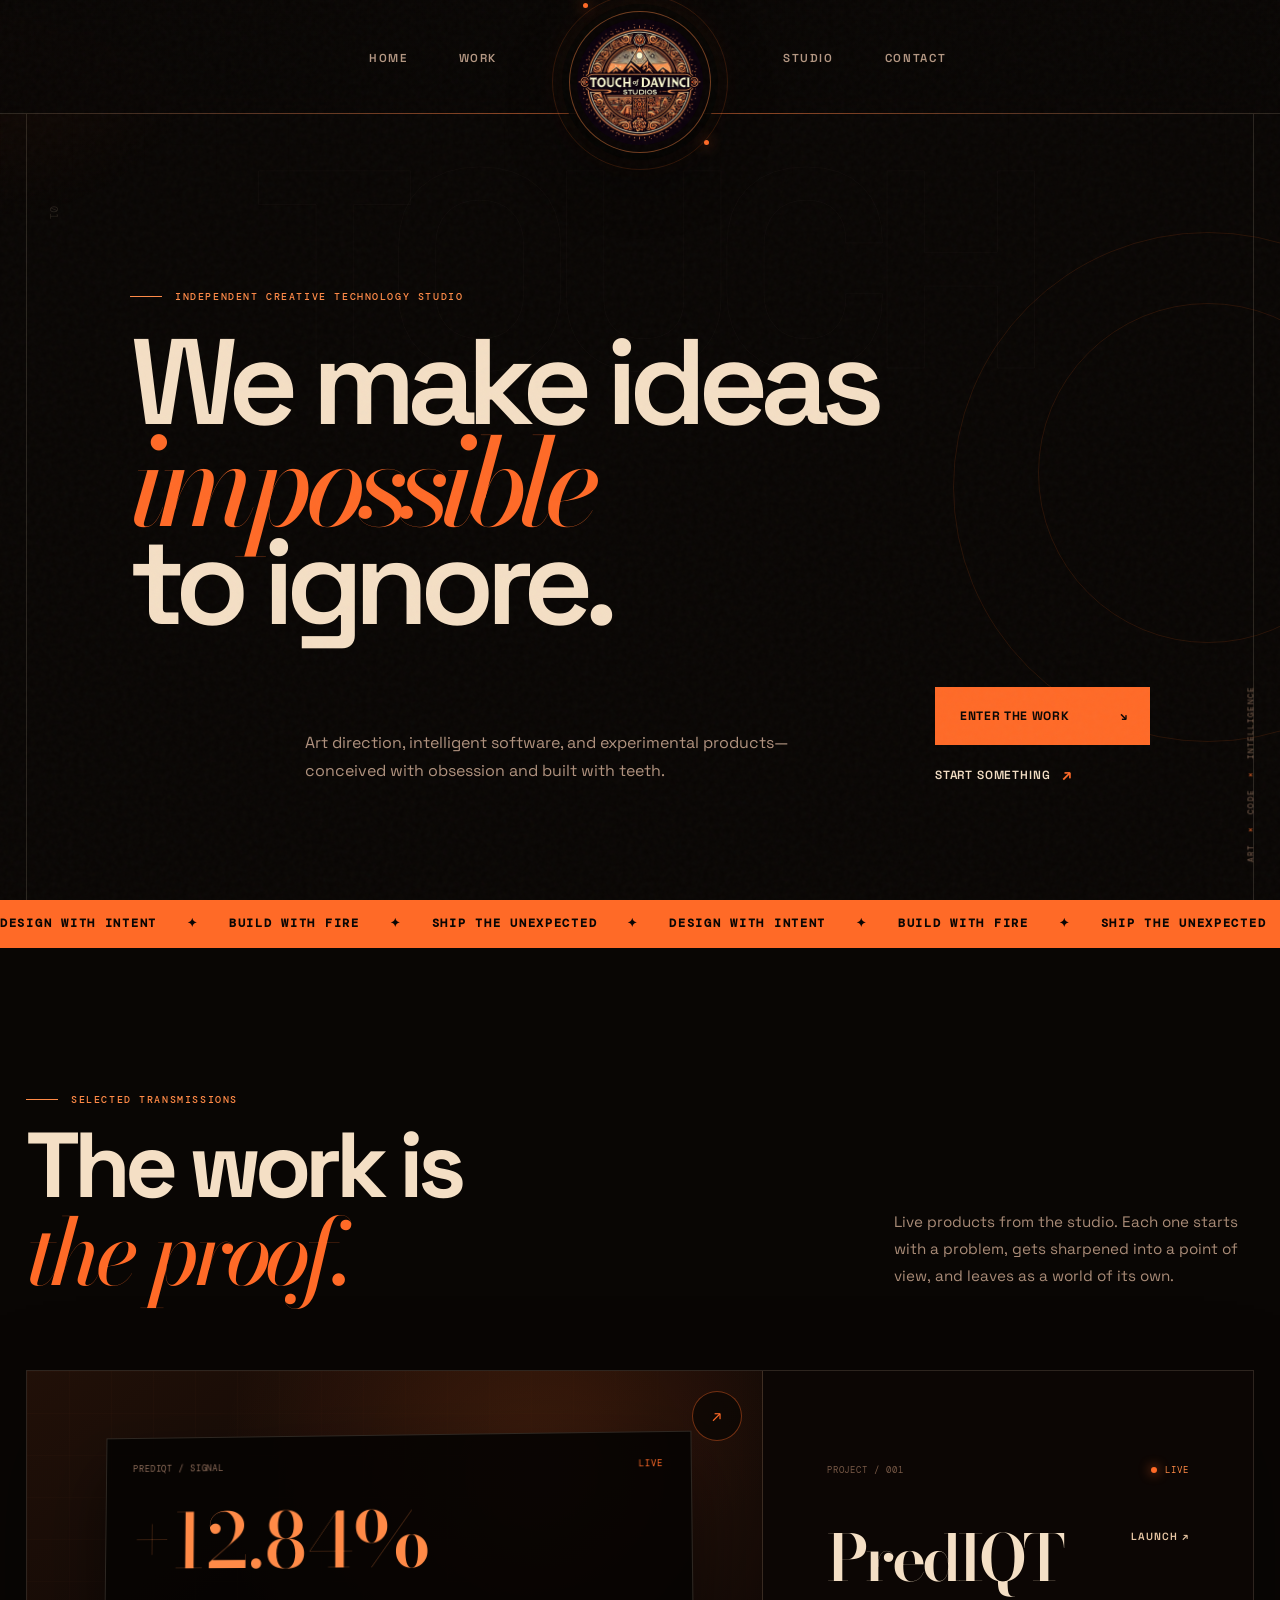
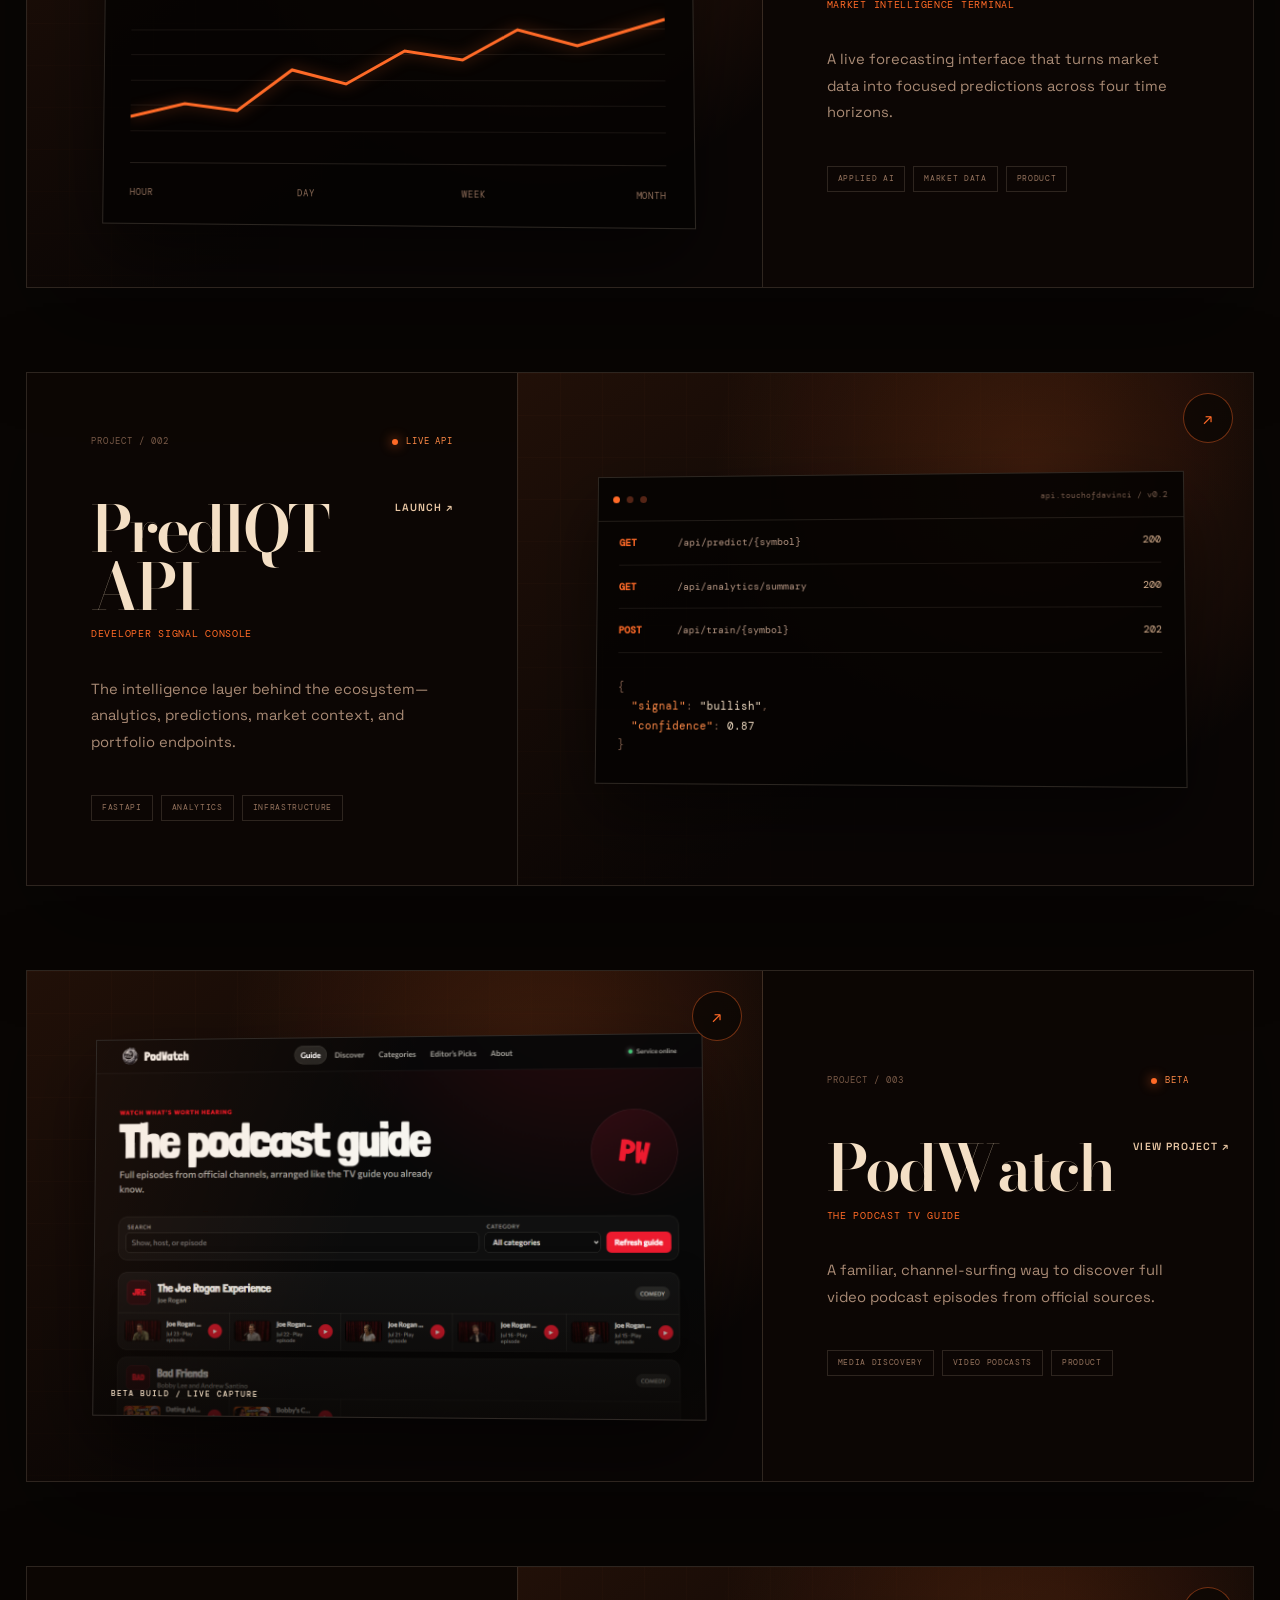
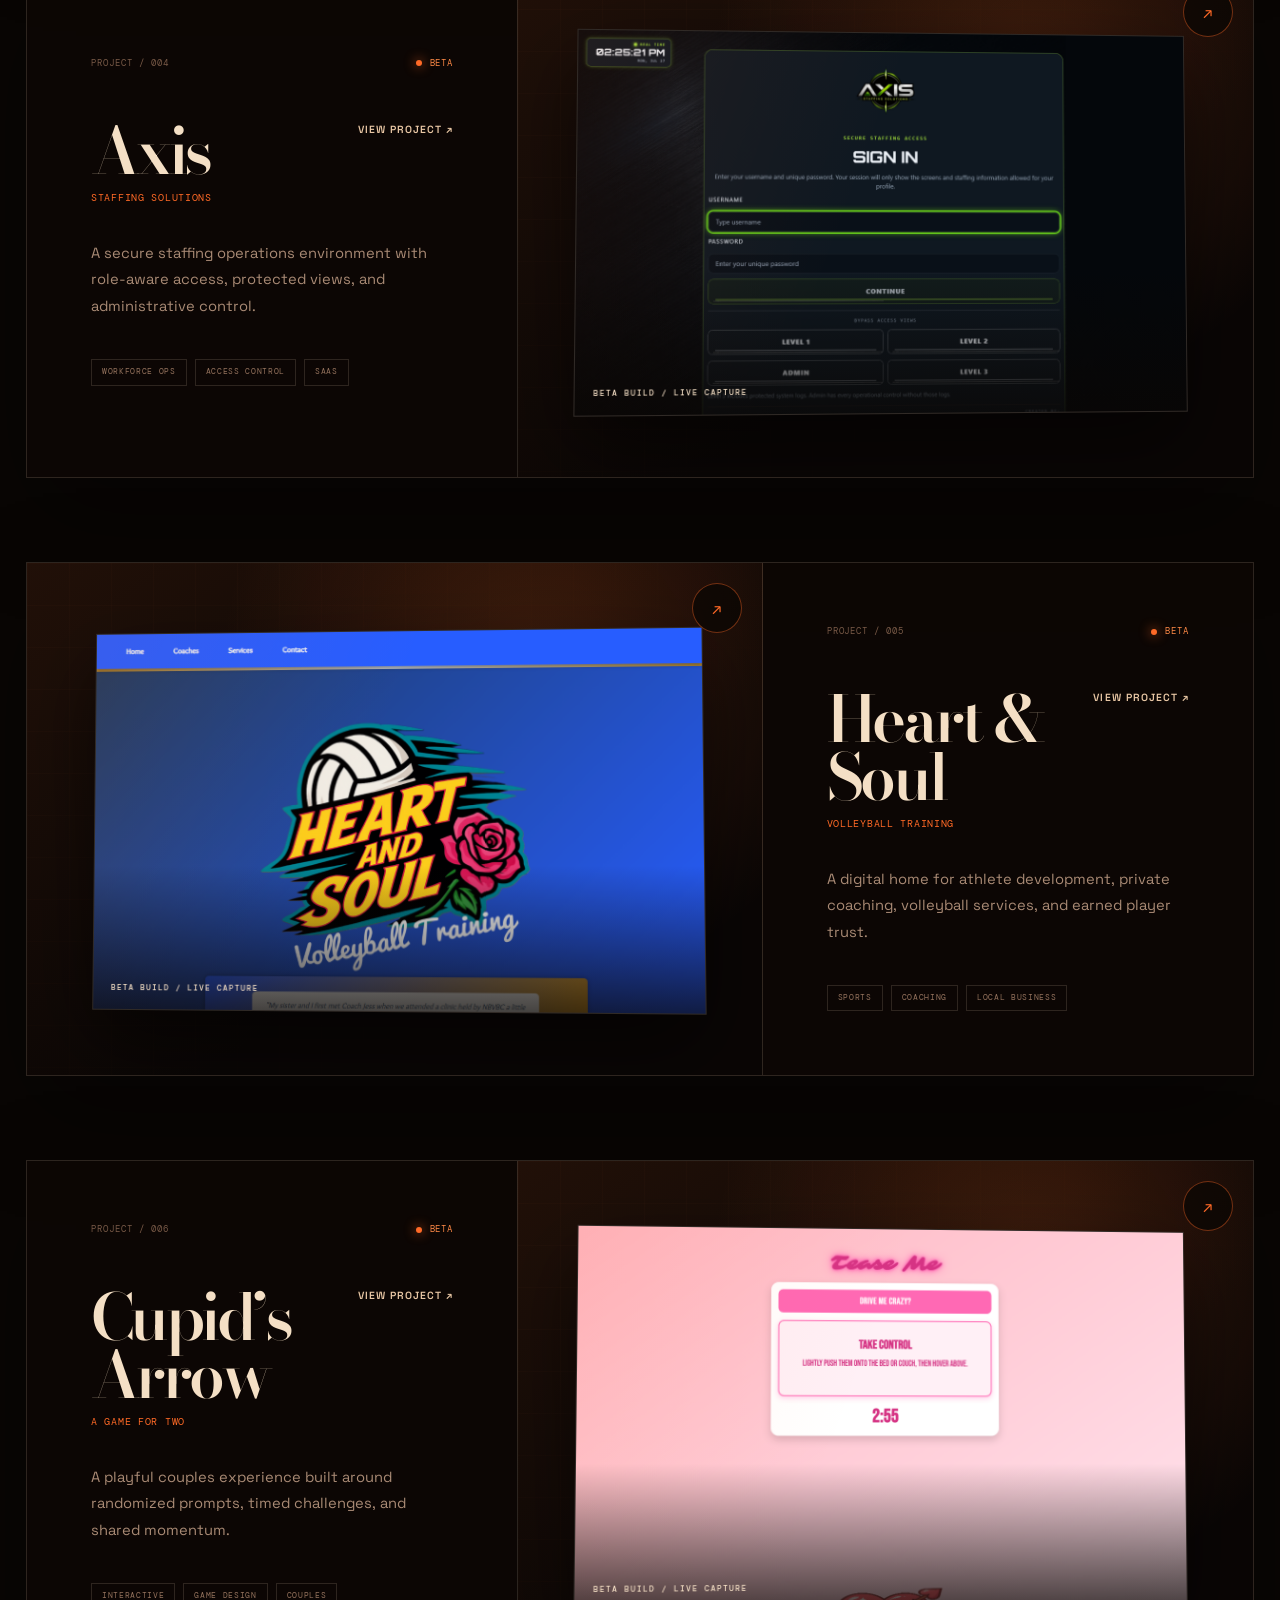
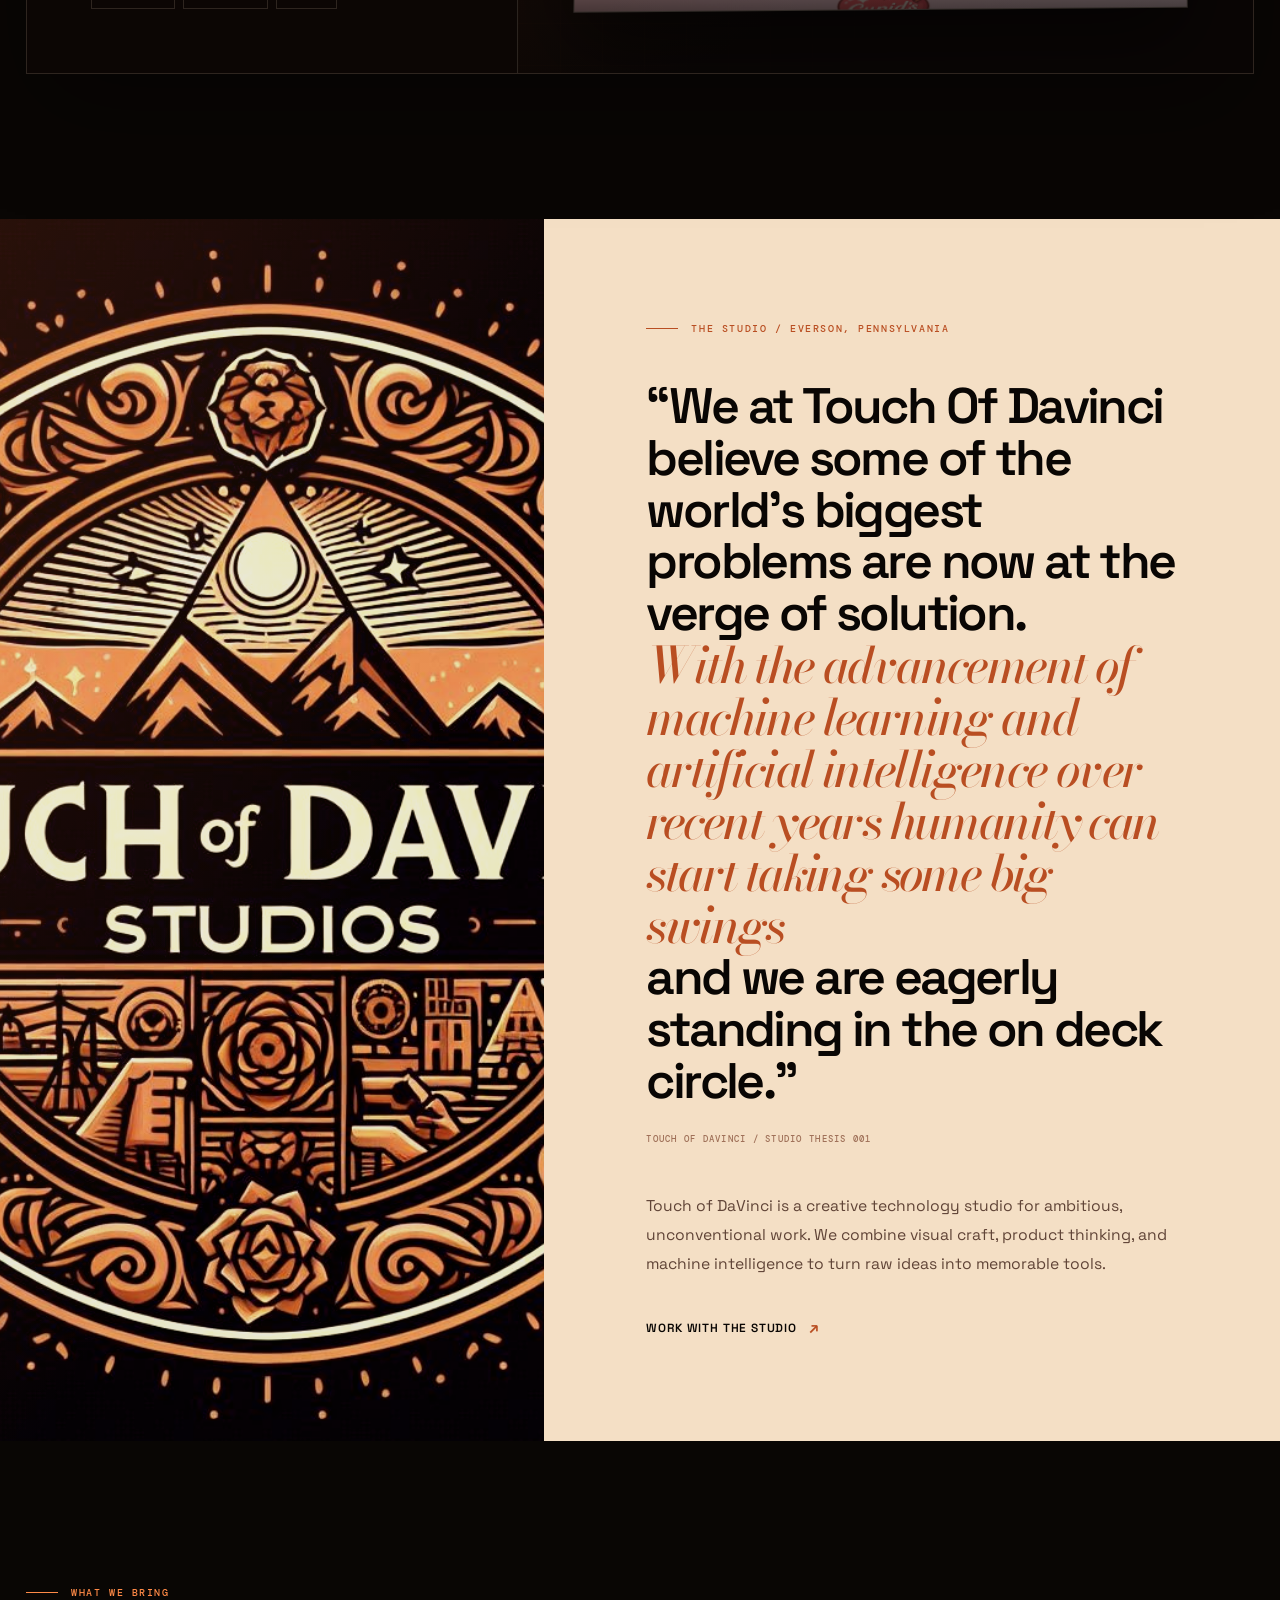
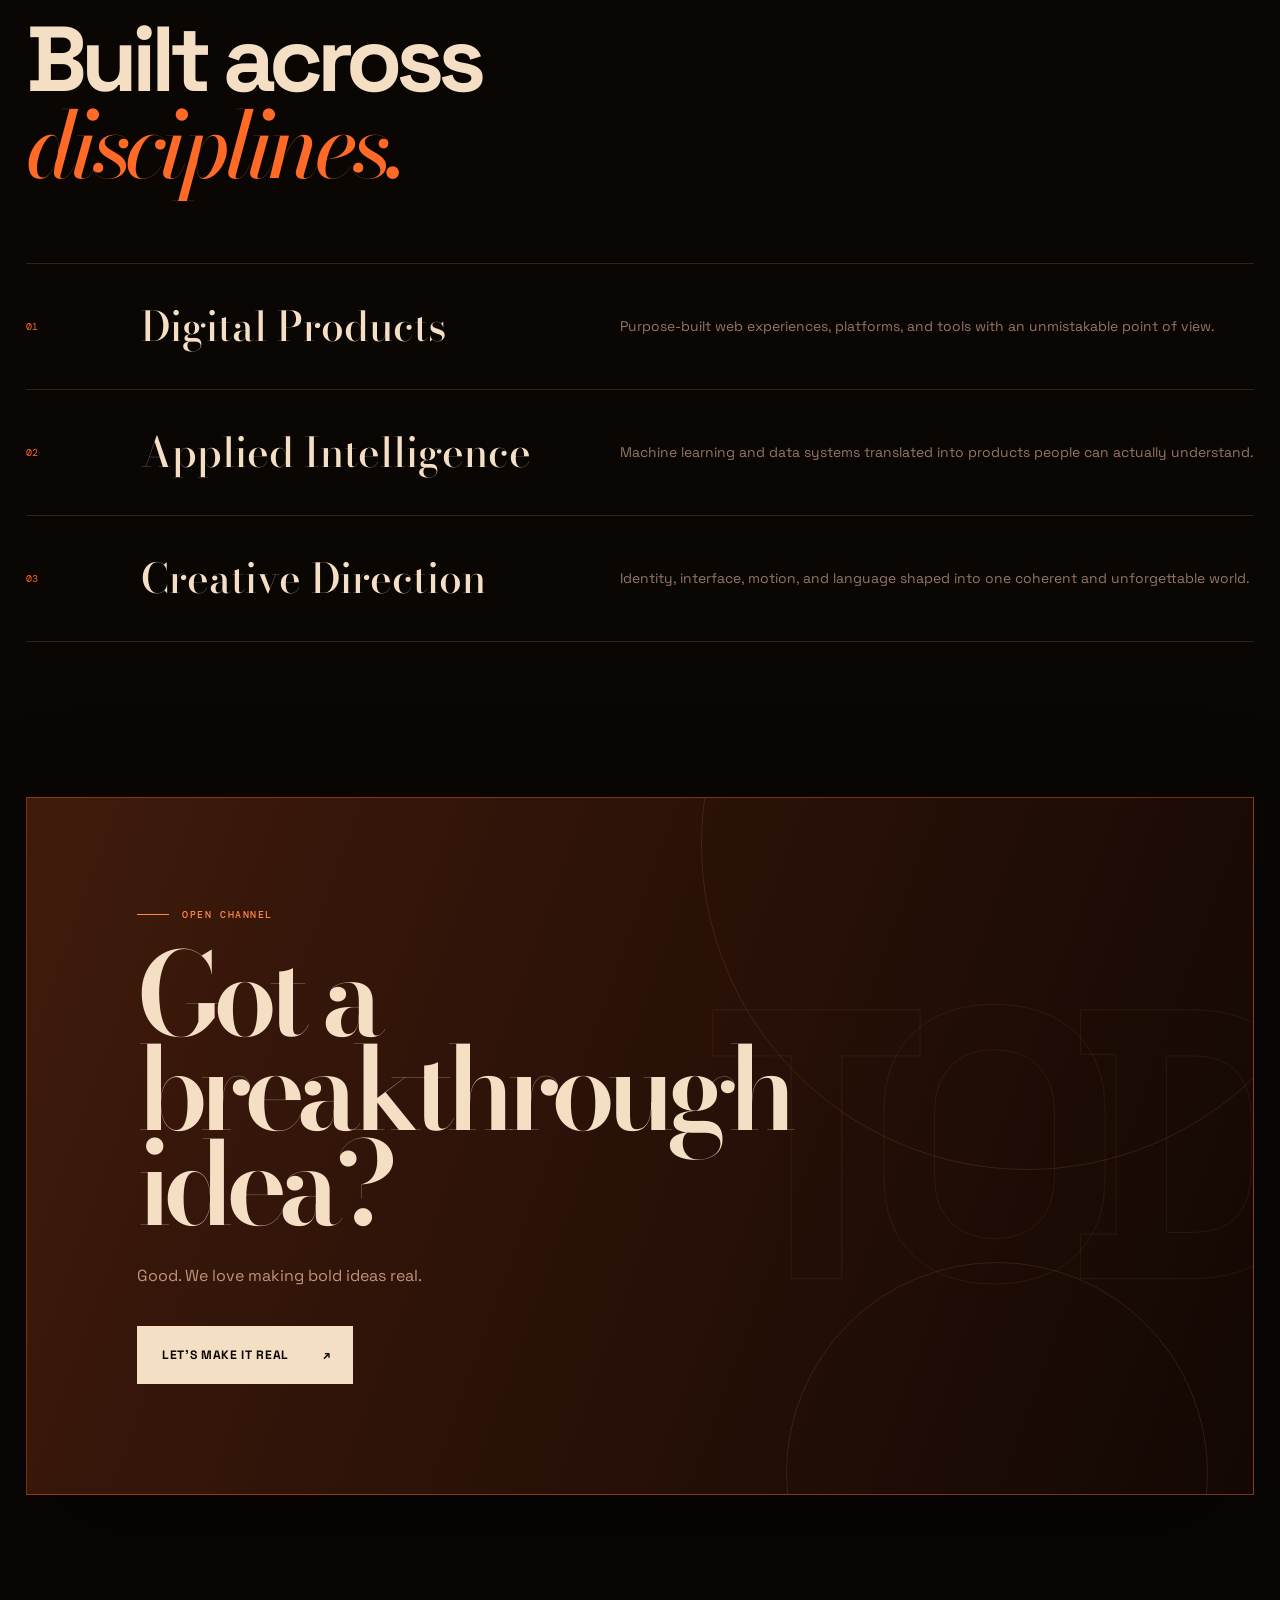
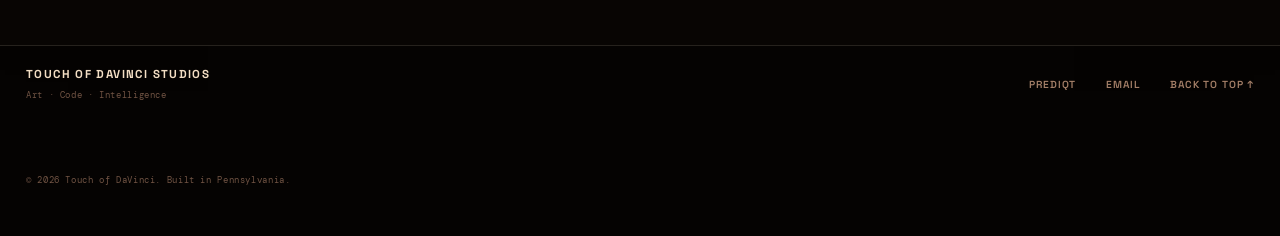
==== public/index.html @ daf90d40 "Refine studio contact message" ====
<!DOCTYPE html>
<html lang="en">
<head>
  <meta charset="UTF-8">
  <meta name="viewport" content="width=device-width, initial-scale=1">
  <meta name="theme-color" content="#090604">
  <meta name="description" content="Touch of DaVinci Studios builds bold digital products at the intersection of art, intelligence, and technology.">
  <meta property="og:title" content="Touch of DaVinci Studios">
  <meta property="og:description" content="Art direction, intelligent software, and experimental products—built with teeth.">
  <meta property="og:image" content="assets/touch-of-davinci-logo.png">
  <title>Touch of DaVinci Studios</title>
  <link rel="icon" href="assets/touch-of-davinci-logo.png" type="image/png">
  <link rel="preconnect" href="https://fonts.googleapis.com">
  <link rel="preconnect" href="https://fonts.gstatic.com" crossorigin>
  <link href="https://fonts.googleapis.com/css2?family=Bodoni+Moda:opsz,wght@6..96,500;6..96,600;6..96,700&family=DM+Mono:wght@300;400;500&family=Space+Grotesk:wght@400;500;600;700&display=swap" rel="stylesheet">
  <link rel="stylesheet" href="styles.css">
</head>
<body>
  <div class="noise" aria-hidden="true"></div>
  <div class="cursor-glow" aria-hidden="true"></div>

  <header class="topbar" id="top">
    <div class="topbar-inner">
      <nav class="menu menu-left" aria-label="Primary navigation">
        <a href="#top">Home</a>
        <a href="#work">Work</a>
      </nav>

      <a class="logo-mount" href="#top" aria-label="Touch of DaVinci Studios home">
        <span class="logo-halo"></span>
        <img src="assets/touch-of-davinci-logo.png" alt="Touch of DaVinci Studios">
      </a>

      <nav class="menu menu-right" aria-label="Secondary navigation">
        <a href="#studio">Studio</a>
        <a href="#contact">Contact</a>
      </nav>
    </div>
  </header>

  <main>
    <section class="hero section-shell">
      <div class="hero-orbit orbit-one" aria-hidden="true"></div>
      <div class="hero-orbit orbit-two" aria-hidden="true"></div>
      <div class="hero-index" aria-hidden="true">01</div>

      <div class="hero-content reveal">
        <p class="eyebrow"><span></span> Independent creative technology studio</p>
        <h1>
          We make ideas
          <em>impossible</em>
          to ignore.
        </h1>
        <div class="hero-bottom">
          <p>
            Art direction, intelligent software, and experimental products—
            conceived with obsession and built with teeth.
          </p>
          <div class="hero-actions">
            <a class="button button-primary" href="#work">
              Enter the work <span>↘</span>
            </a>
            <a class="text-link" href="#contact">Start something <span>↗</span></a>
          </div>
        </div>
      </div>

      <div class="hero-signature" aria-hidden="true">
        <span>ART</span><i>×</i><span>CODE</span><i>×</i><span>INTELLIGENCE</span>
      </div>
    </section>

    <div class="marquee" aria-hidden="true">
      <div class="marquee-track">
        <span>DESIGN WITH INTENT</span><i>✦</i>
        <span>BUILD WITH FIRE</span><i>✦</i>
        <span>SHIP THE UNEXPECTED</span><i>✦</i>
        <span>DESIGN WITH INTENT</span><i>✦</i>
        <span>BUILD WITH FIRE</span><i>✦</i>
        <span>SHIP THE UNEXPECTED</span><i>✦</i>
      </div>
    </div>

    <section class="work section-shell" id="work">
      <header class="section-heading reveal">
        <div>
          <p class="eyebrow"><span></span> Selected transmissions</p>
          <h2>The work is<br><em>the proof.</em></h2>
        </div>
        <p class="section-intro">
          Live products from the studio. Each one starts with a problem,
          gets sharpened into a point of view, and leaves as a world of its own.
        </p>
      </header>

      <div class="project-grid" id="projectGrid" aria-live="polite"></div>
    </section>

    <section class="manifesto" id="studio">
      <div class="manifesto-image" aria-hidden="true">
        <img src="assets/touch-of-davinci-logo.png" alt="">
      </div>
      <div class="manifesto-copy reveal">
        <p class="eyebrow"><span></span> The studio / Everson, Pennsylvania</p>
        <blockquote class="studio-belief">
          “We at Touch Of Davinci believe some of the world's biggest problems are now
          at the verge of solution.
          <em>
            With the advancement of machine learning and artificial intelligence over
            recent years humanity can start taking some big swings
          </em>
          and we are eagerly standing in the on deck circle.”
        </blockquote>
        <p class="belief-attribution">TOUCH OF DAVINCI / STUDIO THESIS 001</p>
        <p class="manifesto-body">
          Touch of DaVinci is a creative technology studio for ambitious,
          unconventional work. We combine visual craft, product thinking,
          and machine intelligence to turn raw ideas into memorable tools.
        </p>
        <a class="text-link" href="mailto:matthewelijahlogan@gmail.com">
          Work with the studio <span>↗</span>
        </a>
      </div>
    </section>

    <section class="capabilities section-shell">
      <header class="section-heading compact reveal">
        <div>
          <p class="eyebrow"><span></span> What we bring</p>
          <h2>Built across<br><em>disciplines.</em></h2>
        </div>
      </header>

      <div class="capability-list">
        <article class="capability reveal">
          <span>01</span>
          <h3>Digital Products</h3>
          <p>Purpose-built web experiences, platforms, and tools with an unmistakable point of view.</p>
        </article>
        <article class="capability reveal">
          <span>02</span>
          <h3>Applied Intelligence</h3>
          <p>Machine learning and data systems translated into products people can actually understand.</p>
        </article>
        <article class="capability reveal">
          <span>03</span>
          <h3>Creative Direction</h3>
          <p>Identity, interface, motion, and language shaped into one coherent and unforgettable world.</p>
        </article>
      </div>
    </section>

    <section class="contact section-shell" id="contact">
      <div class="contact-card reveal">
        <div class="contact-mark" aria-hidden="true">TOD</div>
        <p class="eyebrow"><span></span> Open channel</p>
        <h2>Got a breakthrough<br>idea?</h2>
        <p>Good. We love making bold ideas real.</p>
        <a class="button button-light" href="mailto:matthewelijahlogan@gmail.com">
          Let’s make it real <span>↗</span>
        </a>
      </div>
    </section>
  </main>

  <footer>
    <div class="footer-inner">
      <div>
        <strong>TOUCH OF DAVINCI STUDIOS</strong>
        <span>Art · Code · Intelligence</span>
      </div>
      <div class="footer-links">
        <a href="https://prediqt-ws34.onrender.com/" target="_blank" rel="noopener">PredIQT</a>
        <a href="mailto:matthewelijahlogan@gmail.com">Email</a>
        <a href="#top">Back to top ↑</a>
      </div>
      <p>© <span id="year"></span> Touch of DaVinci. Built in Pennsylvania.</p>
    </div>
  </footer>

  <script src="app.js"></script>
</body>
</html>
---- public/styles.css ----
:root {
  --black: #090604;
  --black-rich: #050302;
  --brown: #24110a;
  --brown-light: #3a1b0e;
  --orange: #ff6a27;
  --orange-hot: #ff8a47;
  --copper: #b94e22;
  --cream: #f4dfc5;
  --paper: #e9c7a5;
  --muted: #9e806d;
  --line: rgba(244, 223, 197, 0.14);
  --line-hot: rgba(255, 106, 39, 0.42);
  --sans: "Space Grotesk", system-ui, sans-serif;
  --serif: "Bodoni Moda", Georgia, serif;
  --mono: "DM Mono", Consolas, monospace;
}

* {
  box-sizing: border-box;
  margin: 0;
  padding: 0;
}

html {
  scroll-behavior: smooth;
  color-scheme: dark;
}

body {
  min-height: 100vh;
  overflow-x: hidden;
  background:
    radial-gradient(circle at 50% -10%, rgba(255, 106, 39, 0.11), transparent 35rem),
    var(--black);
  color: var(--cream);
  font-family: var(--sans);
}

body::before {
  content: "";
  position: fixed;
  inset: 0;
  z-index: -2;
  opacity: 0.22;
  pointer-events: none;
  background-image:
    linear-gradient(rgba(244, 223, 197, 0.025) 1px, transparent 1px),
    linear-gradient(90deg, rgba(244, 223, 197, 0.025) 1px, transparent 1px);
  background-size: 72px 72px;
  mask-image: linear-gradient(to bottom, #000 0%, transparent 78%);
}

a {
  color: inherit;
}

.noise {
  position: fixed;
  inset: 0;
  z-index: 1000;
  opacity: 0.04;
  pointer-events: none;
  background-image: url("data:image/svg+xml,%3Csvg viewBox='0 0 180 180' xmlns='http://www.w3.org/2000/svg'%3E%3Cfilter id='n'%3E%3CfeTurbulence type='fractalNoise' baseFrequency='.92' numOctaves='4' stitchTiles='stitch'/%3E%3C/filter%3E%3Crect width='100%25' height='100%25' filter='url(%23n)' opacity='.8'/%3E%3C/svg%3E");
}

.cursor-glow {
  position: fixed;
  top: -230px;
  left: -230px;
  z-index: -1;
  width: 460px;
  height: 460px;
  border-radius: 50%;
  opacity: 0.22;
  pointer-events: none;
  background: radial-gradient(circle, rgba(255, 106, 39, 0.27), transparent 68%);
  transition: opacity 0.25s ease;
}

.section-shell {
  width: min(1240px, calc(100% - 52px));
  margin: 0 auto;
}

/* Sticky crest and navigation */
.topbar {
  position: sticky;
  top: 0;
  z-index: 100;
  height: 114px;
  border-bottom: 1px solid var(--line);
  background: linear-gradient(to bottom, rgba(9, 6, 4, 0.97), rgba(9, 6, 4, 0.88));
  backdrop-filter: blur(20px);
}

.topbar::after {
  content: "";
  position: absolute;
  right: 0;
  bottom: -1px;
  left: 0;
  height: 1px;
  opacity: 0.55;
  background: linear-gradient(90deg, transparent, var(--orange), transparent);
}

.topbar-inner {
  position: relative;
  width: min(1120px, calc(100% - 52px));
  height: 100%;
  margin: 0 auto;
  display: grid;
  grid-template-columns: 1fr 190px 1fr;
  align-items: center;
}

.menu {
  display: flex;
  align-items: center;
  gap: clamp(24px, 4vw, 58px);
}

.menu-left {
  grid-column: 1;
  justify-content: flex-end;
  padding-right: 48px;
}

.menu-right {
  grid-column: 3;
  justify-content: flex-start;
  padding-left: 48px;
}

.menu a {
  position: relative;
  padding: 46px 0 43px;
  color: #b49783;
  font-size: 0.72rem;
  font-weight: 600;
  letter-spacing: 0.14em;
  text-decoration: none;
  text-transform: uppercase;
  transition: color 0.2s ease;
}

.menu a::after {
  content: "";
  position: absolute;
  right: 0;
  bottom: 0;
  left: 0;
  height: 2px;
  background: var(--orange);
  transform: scaleX(0);
  transition: transform 0.2s ease;
}

.menu a:hover {
  color: var(--cream);
}

.menu a:hover::after {
  transform: scaleX(1);
}

.logo-mount {
  position: absolute;
  top: 11px;
  left: 50%;
  z-index: 2;
  width: 142px;
  height: 142px;
  padding: 7px;
  display: block;
  border: 1px solid rgba(255, 138, 71, 0.42);
  border-radius: 50%;
  background: #080403;
  box-shadow:
    0 22px 55px rgba(0, 0, 0, 0.7),
    0 0 0 7px rgba(9, 6, 4, 0.86),
    0 0 44px rgba(255, 106, 39, 0.11);
  transform: translateX(-50%);
  transition: transform 0.3s ease, border-color 0.3s ease;
}

.logo-mount:hover {
  border-color: var(--orange-hot);
  transform: translateX(-50%) scale(1.035);
}

.logo-mount img {
  position: relative;
  z-index: 2;
  width: 100%;
  height: 100%;
  display: block;
  border-radius: 50%;
  object-fit: cover;
}

.logo-halo {
  position: absolute;
  inset: -18px;
  border: 1px solid rgba(255, 106, 39, 0.15);
  border-radius: 50%;
  animation: haloSpin 18s linear infinite;
}

.logo-halo::before,
.logo-halo::after {
  content: "";
  position: absolute;
  width: 5px;
  height: 5px;
  border-radius: 50%;
  background: var(--orange);
  box-shadow: 0 0 14px var(--orange);
}

.logo-halo::before {
  top: 8px;
  left: 30px;
}

.logo-halo::after {
  right: 18px;
  bottom: 24px;
}

@keyframes haloSpin {
  to { transform: rotate(360deg); }
}

/* Hero */
.hero {
  position: relative;
  min-height: calc(100vh - 114px);
  padding-top: clamp(125px, 16vh, 185px);
  padding-bottom: 84px;
  display: flex;
  align-items: center;
  border-right: 1px solid var(--line);
  border-left: 1px solid var(--line);
}

.hero::before {
  content: "TOUCH";
  position: absolute;
  top: 2%;
  left: 50%;
  color: transparent;
  font: 700 clamp(8rem, 22vw, 21rem)/1 var(--sans);
  letter-spacing: -0.09em;
  -webkit-text-stroke: 1px rgba(244, 223, 197, 0.028);
  transform: translateX(-50%);
  white-space: nowrap;
}

.hero-content {
  position: relative;
  z-index: 2;
  width: min(1020px, calc(100% - 110px));
  margin: 0 auto;
}

.eyebrow {
  display: flex;
  align-items: center;
  gap: 13px;
  color: var(--orange-hot);
  font: 500 0.62rem/1.4 var(--mono);
  letter-spacing: 0.16em;
  text-transform: uppercase;
}

.eyebrow > span {
  width: 32px;
  height: 1px;
  background: currentColor;
}

.hero h1 {
  max-width: 1020px;
  margin-top: 30px;
  font-size: clamp(4.8rem, 9.5vw, 9.5rem);
  font-weight: 600;
  line-height: 0.82;
  letter-spacing: -0.075em;
}

.hero h1 em,
.section-heading h2 em,
.manifesto blockquote em {
  display: block;
  color: var(--orange);
  font-family: var(--serif);
  font-weight: 500;
}

.hero-bottom {
  max-width: 845px;
  margin-top: 54px;
  margin-left: auto;
  display: grid;
  grid-template-columns: minmax(260px, 1fr) auto;
  gap: 80px;
  align-items: end;
}

.hero-bottom > p {
  color: #b0927e;
  font-size: 1rem;
  line-height: 1.75;
}

.hero-actions {
  display: flex;
  flex-direction: column;
  align-items: flex-start;
  gap: 19px;
}

.button {
  min-width: 215px;
  height: 58px;
  padding: 0 20px 0 24px;
  display: inline-flex;
  align-items: center;
  justify-content: space-between;
  gap: 34px;
  border: 1px solid transparent;
  font-size: 0.76rem;
  font-weight: 700;
  letter-spacing: 0.055em;
  text-decoration: none;
  text-transform: uppercase;
  transition: transform 0.22s ease, box-shadow 0.22s ease, background 0.22s ease;
}

.button-primary {
  background: var(--orange);
  color: var(--black);
}

.button-primary:hover {
  transform: translateY(-3px);
  box-shadow: 0 18px 40px rgba(255, 106, 39, 0.22);
}

.text-link {
  display: inline-flex;
  align-items: center;
  gap: 12px;
  color: var(--cream);
  font-size: 0.74rem;
  font-weight: 600;
  letter-spacing: 0.07em;
  text-decoration: none;
  text-transform: uppercase;
}

.text-link span {
  color: var(--orange);
  font-size: 1rem;
  transition: transform 0.2s ease;
}

.text-link:hover span {
  transform: translate(3px, -3px);
}

.hero-index {
  position: absolute;
  top: 92px;
  left: 21px;
  color: rgba(244, 223, 197, 0.13);
  font: 300 0.68rem/1 var(--mono);
  writing-mode: vertical-rl;
}

.hero-signature {
  position: absolute;
  right: -3px;
  bottom: 38px;
  display: flex;
  align-items: center;
  gap: 12px;
  color: #7b5e4c;
  font: 400 0.52rem/1 var(--mono);
  letter-spacing: 0.13em;
  transform: rotate(-90deg) translateX(100%);
  transform-origin: right bottom;
}

.hero-signature i {
  color: var(--orange);
  font-style: normal;
}

.hero-orbit {
  position: absolute;
  z-index: 0;
  border: 1px solid rgba(255, 106, 39, 0.12);
  border-radius: 50%;
  pointer-events: none;
}

.orbit-one {
  top: 15%;
  right: -210px;
  width: 510px;
  height: 510px;
}

.orbit-two {
  top: 24%;
  right: -125px;
  width: 340px;
  height: 340px;
}

/* Marquee */
.marquee {
  overflow: hidden;
  border-top: 1px solid var(--orange);
  border-bottom: 1px solid var(--orange);
  background: var(--orange);
  color: var(--black);
}

.marquee-track {
  width: max-content;
  padding: 17px 0;
  display: flex;
  align-items: center;
  gap: 30px;
  font: 700 0.72rem/1 var(--mono);
  letter-spacing: 0.15em;
  animation: marquee 24s linear infinite;
}

.marquee-track i {
  font-style: normal;
}

@keyframes marquee {
  to { transform: translateX(-50%); }
}

/* Work */
.work {
  padding-top: 145px;
  padding-bottom: 145px;
}

.section-heading {
  display: grid;
  grid-template-columns: minmax(0, 1fr) 360px;
  gap: 70px;
  align-items: end;
  margin-bottom: 72px;
}

.section-heading h2 {
  margin-top: 20px;
  font-size: clamp(3.8rem, 7.2vw, 7.1rem);
  line-height: 0.86;
  letter-spacing: -0.065em;
}

.section-heading h2 em {
  line-height: 1;
}

.section-intro {
  padding-bottom: 8px;
  color: #a98b77;
  font-size: 0.95rem;
  line-height: 1.8;
}

.project-grid {
  display: grid;
  gap: 84px;
}

.project-card {
  display: grid;
  grid-template-columns: minmax(0, 1.2fr) minmax(330px, 0.8fr);
  border: 1px solid var(--line);
  background: rgba(15, 8, 5, 0.72);
  box-shadow: 0 40px 100px rgba(0, 0, 0, 0.32);
}

.project-card:nth-child(even) {
  grid-template-columns: minmax(330px, 0.8fr) minmax(0, 1.2fr);
}

.project-card:nth-child(even) .project-visual {
  grid-column: 2;
}

.project-card:nth-child(even) .project-info {
  grid-row: 1;
  grid-column: 1;
}

.project-visual {
  position: relative;
  min-height: 510px;
  padding: clamp(30px, 5vw, 62px);
  display: grid;
  place-items: center;
  overflow: hidden;
  border-right: 1px solid var(--line);
  background:
    radial-gradient(circle at 70% 20%, rgba(255, 106, 39, 0.19), transparent 20rem),
    linear-gradient(145deg, #211008, #090504 62%);
  text-decoration: none;
}

.project-card:nth-child(even) .project-visual {
  border-right: 0;
  border-left: 1px solid var(--line);
}

.project-visual::before {
  content: "";
  position: absolute;
  inset: 0;
  opacity: 0.19;
  background-image:
    linear-gradient(rgba(255, 138, 71, 0.12) 1px, transparent 1px),
    linear-gradient(90deg, rgba(255, 138, 71, 0.12) 1px, transparent 1px);
  background-size: 42px 42px;
  mask-image: linear-gradient(135deg, black, transparent 80%);
}

.launch-orb {
  position: absolute;
  top: 20px;
  right: 20px;
  z-index: 3;
  width: 50px;
  height: 50px;
  display: grid;
  place-items: center;
  border: 1px solid var(--line-hot);
  border-radius: 50%;
  background: rgba(9, 6, 4, 0.7);
  color: var(--orange);
  transition: background 0.25s ease, color 0.25s ease, transform 0.25s ease;
}

.project-visual:hover .launch-orb {
  background: var(--orange);
  color: var(--black);
  transform: rotate(45deg);
}

.signal-screen,
.console-screen {
  position: relative;
  z-index: 2;
  width: min(100%, 590px);
  border: 1px solid rgba(244, 223, 197, 0.16);
  background: rgba(5, 3, 2, 0.9);
  box-shadow: 0 34px 70px rgba(0, 0, 0, 0.55);
  transform: perspective(900px) rotateX(2deg) rotateY(-3deg);
  transition: transform 0.4s ease;
}

.project-visual:hover .signal-screen,
.project-visual:hover .console-screen {
  transform: perspective(900px) rotateX(0) rotateY(0) scale(1.018);
}

.signal-screen {
  padding: 27px;
}

.signal-top,
.signal-foot {
  display: flex;
  justify-content: space-between;
  color: #8f6e5a;
  font: 400 0.55rem/1 var(--mono);
  letter-spacing: 0.1em;
}

.signal-top i {
  color: var(--orange);
  font-style: normal;
}

.signal-value {
  margin-top: 32px;
  color: var(--orange-hot);
  font: 500 clamp(2.8rem, 6vw, 5rem)/1 var(--serif);
}

.signal-chart {
  position: relative;
  height: 160px;
  margin: 25px 0;
  overflow: hidden;
  border-bottom: 1px solid rgba(244, 223, 197, 0.12);
}

.signal-chart > span {
  position: absolute;
  right: 0;
  left: 0;
  height: 1px;
  background: rgba(244, 223, 197, 0.07);
}

.signal-chart > span:nth-child(1) { top: 16%; }
.signal-chart > span:nth-child(2) { top: 32%; }
.signal-chart > span:nth-child(3) { top: 48%; }
.signal-chart > span:nth-child(4) { top: 64%; }
.signal-chart > span:nth-child(5) { top: 80%; }

.signal-chart svg {
  position: absolute;
  inset: 8px 0 0;
  width: 100%;
  height: 130px;
  overflow: visible;
}

.signal-chart polyline {
  fill: none;
  stroke: var(--orange);
  stroke-width: 3;
  filter: drop-shadow(0 0 7px rgba(255, 106, 39, 0.5));
  vector-effect: non-scaling-stroke;
}

.console-screen {
  padding-bottom: 28px;
}

.console-chrome {
  height: 45px;
  padding: 0 15px;
  display: flex;
  align-items: center;
  gap: 7px;
  border-bottom: 1px solid rgba(244, 223, 197, 0.11);
  color: #765b4b;
  font: 400 0.5rem/1 var(--mono);
}

.console-chrome i {
  width: 7px;
  height: 7px;
  border-radius: 50%;
  background: #542415;
}

.console-chrome i:first-child {
  background: var(--orange);
}

.console-chrome span {
  margin-left: auto;
}

.console-line {
  margin: 0 22px;
  padding: 17px 0;
  display: grid;
  grid-template-columns: 48px 1fr auto;
  gap: 12px;
  border-bottom: 1px solid rgba(244, 223, 197, 0.08);
  font: 400 0.6rem/1 var(--mono);
}

.console-line b {
  color: var(--orange);
}

.console-line span {
  color: #b59682;
}

.console-line em {
  color: #d9b28f;
  font-style: normal;
}

.console-code {
  margin: 25px 22px 0;
  color: #825f4d;
  font: 400 0.68rem/1.8 var(--mono);
}

.console-code i {
  color: var(--orange-hot);
  font-style: normal;
}

.console-code strong {
  color: var(--cream);
  font-weight: 400;
}

.product-capture {
  position: relative;
  z-index: 2;
  width: min(100%, 650px);
  aspect-ratio: 16 / 10;
  overflow: hidden;
  border: 1px solid rgba(244, 223, 197, 0.18);
  background: #050302;
  box-shadow: 0 34px 75px rgba(0, 0, 0, 0.58);
  transform: perspective(1000px) rotateX(2deg) rotateY(-3deg);
  transition: transform 0.4s ease, border-color 0.4s ease;
}

.project-card:nth-child(even) .product-capture {
  transform: perspective(1000px) rotateX(2deg) rotateY(3deg);
}

.project-visual:hover .product-capture {
  border-color: rgba(255, 106, 39, 0.55);
  transform: perspective(1000px) rotateX(0) rotateY(0) scale(1.018);
}

.product-capture::after {
  content: "";
  position: absolute;
  inset: 0;
  background:
    linear-gradient(to top, rgba(9, 6, 4, 0.75), transparent 38%),
    linear-gradient(110deg, rgba(255, 106, 39, 0.08), transparent 45%);
  pointer-events: none;
}

.product-capture img {
  width: 100%;
  height: 100%;
  display: block;
  object-fit: cover;
  object-position: top center;
}

.product-capture > span {
  position: absolute;
  z-index: 2;
  bottom: 16px;
  left: 18px;
  color: var(--cream);
  font: 500 0.53rem/1 var(--mono);
  letter-spacing: 0.12em;
}

.project-info {
  padding: clamp(34px, 5vw, 64px);
  display: flex;
  flex-direction: column;
  justify-content: center;
}

.project-meta {
  display: flex;
  justify-content: space-between;
  gap: 20px;
  color: #795a48;
  font: 400 0.55rem/1 var(--mono);
  letter-spacing: 0.11em;
  text-transform: uppercase;
}

.live-status {
  display: flex;
  align-items: center;
  gap: 8px;
  color: var(--orange-hot);
}

.live-status i {
  width: 6px;
  height: 6px;
  border-radius: 50%;
  background: var(--orange);
  box-shadow: 0 0 12px var(--orange);
  animation: statusPulse 1.7s ease-in-out infinite;
}

@keyframes statusPulse {
  50% { opacity: 0.3; }
}

.project-title-row {
  margin-top: 55px;
  display: flex;
  justify-content: space-between;
  gap: 20px;
  align-items: flex-start;
}

.project-title-row h3 {
  font: 600 clamp(3rem, 5vw, 5.2rem)/0.9 var(--serif);
  letter-spacing: -0.055em;
}

.project-title-row p {
  margin-top: 10px;
  color: var(--orange);
  font: 400 0.64rem/1.5 var(--mono);
  letter-spacing: 0.07em;
  text-transform: uppercase;
}

.project-title-row > a {
  flex: 0 0 auto;
  color: var(--paper);
  font-size: 0.65rem;
  font-weight: 600;
  letter-spacing: 0.1em;
  text-decoration: none;
  text-transform: uppercase;
}

.project-description {
  max-width: 480px;
  margin-top: 34px;
  color: #a98a75;
  font-size: 0.92rem;
  line-height: 1.8;
}

.project-tags {
  margin-top: 40px;
  display: flex;
  flex-wrap: wrap;
  gap: 8px;
}

.project-tags span {
  padding: 8px 10px;
  border: 1px solid var(--line);
  color: #95735e;
  font: 400 0.52rem/1 var(--mono);
  letter-spacing: 0.08em;
  text-transform: uppercase;
}

/* Manifesto */
.manifesto {
  min-height: 760px;
  display: grid;
  grid-template-columns: minmax(320px, 0.85fr) minmax(0, 1.15fr);
  background: var(--cream);
  color: var(--black);
}

.manifesto-image {
  position: relative;
  min-height: 640px;
  overflow: hidden;
  background:
    radial-gradient(circle, rgba(255, 106, 39, 0.18), transparent 55%),
    #160b07;
}

.manifesto-image::after {
  content: "";
  position: absolute;
  inset: 0;
  background: linear-gradient(120deg, rgba(255, 106, 39, 0.15), transparent 60%);
  mix-blend-mode: screen;
}

.manifesto-image img {
  width: 100%;
  height: 100%;
  object-fit: cover;
  opacity: 0.9;
  filter: sepia(0.15) contrast(1.06);
  transform: scale(1.03);
}

.manifesto-copy {
  padding: clamp(55px, 8vw, 125px);
  display: flex;
  flex-direction: column;
  justify-content: center;
}

.manifesto-copy .eyebrow {
  color: var(--copper);
}

.manifesto blockquote {
  max-width: 740px;
  margin-top: 45px;
  font: 600 clamp(2.7rem, 5.2vw, 5.4rem)/0.98 var(--sans);
  letter-spacing: -0.06em;
}

.manifesto .studio-belief {
  max-width: 850px;
  font-size: clamp(2.2rem, 3.9vw, 4.15rem);
  line-height: 1.04;
  letter-spacing: -0.052em;
}

.manifesto blockquote em {
  color: var(--copper);
}

.belief-attribution {
  margin-top: 28px;
  color: #9f7058;
  font: 500 0.56rem/1 var(--mono);
  letter-spacing: 0.14em;
}

.manifesto-body {
  max-width: 610px;
  margin-top: 48px;
  color: #604437;
  font-size: 0.98rem;
  line-height: 1.85;
}

.manifesto .text-link {
  margin-top: 38px;
  color: var(--black);
}

.manifesto .text-link span {
  color: var(--copper);
}

/* Capabilities */
.capabilities {
  padding-top: 145px;
  padding-bottom: 155px;
}

.section-heading.compact {
  grid-template-columns: 1fr;
}

.capability-list {
  border-top: 1px solid var(--line);
}

.capability {
  position: relative;
  padding: 42px 0;
  display: grid;
  grid-template-columns: 80px minmax(240px, 0.7fr) minmax(280px, 1fr);
  gap: 35px;
  align-items: center;
  border-bottom: 1px solid var(--line);
  overflow: hidden;
  transition: padding 0.25s ease;
}

.capability::before {
  content: "";
  position: absolute;
  inset: 0;
  z-index: -1;
  background: linear-gradient(90deg, rgba(255, 106, 39, 0.09), transparent);
  transform: translateX(-102%);
  transition: transform 0.35s ease;
}

.capability:hover {
  padding-right: 24px;
  padding-left: 24px;
}

.capability:hover::before {
  transform: translateX(0);
}

.capability > span {
  color: var(--orange);
  font: 400 0.62rem/1 var(--mono);
}

.capability h3 {
  font: 500 clamp(1.8rem, 3.2vw, 3rem)/1 var(--serif);
}

.capability p {
  color: #967764;
  font-size: 0.87rem;
  line-height: 1.7;
}

/* Contact */
.contact {
  padding-bottom: 150px;
}

.contact-card {
  position: relative;
  min-height: 610px;
  padding: clamp(50px, 9vw, 110px);
  display: flex;
  flex-direction: column;
  justify-content: center;
  overflow: hidden;
  border: 1px solid var(--line-hot);
  background:
    linear-gradient(110deg, rgba(65, 27, 12, 0.97), rgba(18, 8, 4, 0.98)),
    var(--brown);
  box-shadow: 0 50px 120px rgba(0, 0, 0, 0.4);
}

.contact-card::before,
.contact-card::after {
  content: "";
  position: absolute;
  border: 1px solid rgba(255, 138, 71, 0.14);
  border-radius: 50%;
}

.contact-card::before {
  top: -280px;
  right: -100px;
  width: 650px;
  height: 650px;
}

.contact-card::after {
  right: 45px;
  bottom: -190px;
  width: 420px;
  height: 420px;
}

.contact-card h2 {
  position: relative;
  z-index: 2;
  max-width: 850px;
  margin-top: 25px;
  font: 600 clamp(4rem, 9vw, 8.5rem)/0.82 var(--serif);
  letter-spacing: -0.075em;
}

.contact-card > p:not(.eyebrow) {
  position: relative;
  z-index: 2;
  margin-top: 35px;
  color: #bf9479;
}

.button-light {
  position: relative;
  z-index: 2;
  width: fit-content;
  margin-top: 40px;
  background: var(--cream);
  color: var(--black);
}

.button-light:hover {
  transform: translateY(-3px);
  box-shadow: 0 18px 45px rgba(0, 0, 0, 0.35);
}

.contact-mark {
  position: absolute;
  top: 50%;
  right: -1%;
  color: transparent;
  font: 700 clamp(12rem, 30vw, 30rem)/0.7 var(--sans);
  letter-spacing: -0.14em;
  -webkit-text-stroke: 1px rgba(255, 138, 71, 0.09);
  transform: translateY(-50%);
}

/* Footer */
footer {
  border-top: 1px solid var(--line);
  background: var(--black-rich);
}

.footer-inner {
  width: min(1240px, calc(100% - 52px));
  min-height: 190px;
  margin: 0 auto;
  display: grid;
  grid-template-columns: 1fr auto;
  gap: 30px;
  align-items: center;
}

.footer-inner > div:first-child {
  display: flex;
  flex-direction: column;
  gap: 8px;
}

.footer-inner strong {
  font-size: 0.72rem;
  letter-spacing: 0.12em;
}

.footer-inner span,
.footer-inner > p {
  color: #715444;
  font: 400 0.56rem/1.5 var(--mono);
  letter-spacing: 0.07em;
}

.footer-links {
  display: flex;
  gap: 30px;
}

.footer-links a {
  color: #a47f68;
  font-size: 0.64rem;
  font-weight: 600;
  letter-spacing: 0.08em;
  text-decoration: none;
  text-transform: uppercase;
}

.footer-links a:hover {
  color: var(--orange);
}

.footer-inner > p {
  grid-column: 1 / -1;
  padding-bottom: 28px;
}

/* Project detail pages */
.project-detail-page {
  background:
    radial-gradient(circle at 80% 8%, rgba(255, 106, 39, 0.1), transparent 30rem),
    var(--black);
}

.project-detail-main {
  padding-top: 72px;
}

.detail-hero {
  min-height: 690px;
  padding: 120px 70px 80px;
  display: grid;
  grid-template-columns: minmax(0, 1.35fr) minmax(300px, 0.65fr);
  gap: 80px;
  align-items: end;
  border-right: 1px solid var(--line);
  border-left: 1px solid var(--line);
}

.detail-back {
  display: inline-block;
  margin-bottom: 56px;
  color: #866956;
  font: 500 0.6rem/1 var(--mono);
  letter-spacing: 0.1em;
  text-decoration: none;
  text-transform: uppercase;
}

.detail-back:hover {
  color: var(--orange);
}

.detail-hero h1 {
  margin-top: 28px;
  font: 600 clamp(5rem, 10vw, 10rem)/0.78 var(--sans);
  letter-spacing: -0.085em;
}

.detail-hero h1 em {
  display: block;
  color: var(--orange);
  font-family: var(--serif);
  font-weight: 500;
}

.detail-lede {
  max-width: 680px;
  margin-top: 48px;
  color: #b4937d;
  font-size: 1.08rem;
  line-height: 1.75;
}

.detail-actions {
  margin-top: 40px;
  display: flex;
  align-items: center;
  gap: 25px;
}

.beta-chip {
  display: inline-flex;
  align-items: center;
  gap: 9px;
  color: #9b7963;
  font: 500 0.57rem/1 var(--mono);
  letter-spacing: 0.11em;
  text-transform: uppercase;
}

.beta-chip i {
  width: 6px;
  height: 6px;
  border-radius: 50%;
  background: var(--orange);
  box-shadow: 0 0 12px var(--orange);
  animation: statusPulse 1.7s ease-in-out infinite;
}

.detail-facts {
  border-top: 1px solid var(--line);
}

.detail-facts > div {
  padding: 20px 0;
  display: grid;
  grid-template-columns: 105px 1fr;
  gap: 18px;
  border-bottom: 1px solid var(--line);
}

.detail-facts span {
  color: #725443;
  font: 400 0.52rem/1.4 var(--mono);
  letter-spacing: 0.1em;
}

.detail-facts strong {
  color: #c8a98f;
  font-size: 0.76rem;
  font-weight: 500;
  line-height: 1.45;
}

.rebrand-note {
  margin-top: 28px;
  padding: 25px 30px;
  display: grid;
  grid-template-columns: 150px 1fr;
  gap: 25px;
  border: 1px solid var(--line-hot);
  background: rgba(255, 106, 39, 0.055);
}

.rebrand-note > span {
  color: var(--orange);
  font: 500 0.58rem/1.5 var(--mono);
  letter-spacing: 0.12em;
}

.rebrand-note p {
  max-width: 870px;
  color: #a88771;
  font-size: 0.82rem;
  line-height: 1.7;
}

.rebrand-note strong {
  color: var(--cream);
}

.detail-media {
  margin-top: 35px;
  padding: 35px;
  border: 1px solid var(--line);
  background: #0d0805;
}

.detail-media img {
  width: 100%;
  max-height: 760px;
  display: block;
  object-fit: cover;
  object-position: top center;
  border: 1px solid rgba(244, 223, 197, 0.1);
}

.detail-media figcaption {
  margin-top: 18px;
  display: flex;
  justify-content: space-between;
  gap: 24px;
  color: #725543;
  font: 400 0.53rem/1.5 var(--mono);
  letter-spacing: 0.08em;
  text-transform: uppercase;
}

.detail-media figcaption span {
  color: var(--orange);
}

.detail-story {
  padding-top: 145px;
  padding-bottom: 145px;
  display: grid;
  grid-template-columns: minmax(180px, 0.35fr) minmax(0, 1fr);
  gap: 90px;
  border-bottom: 1px solid var(--line);
}

.detail-story-label {
  display: flex;
  flex-direction: column;
  justify-content: space-between;
}

.story-index {
  color: #553d30;
  font: 300 0.56rem/1 var(--mono);
  letter-spacing: 0.12em;
}

.detail-story-copy h2 {
  max-width: 850px;
  font-size: clamp(3.8rem, 7vw, 7rem);
  line-height: 0.87;
  letter-spacing: -0.07em;
}

.detail-story-copy h2 em {
  display: block;
  color: var(--orange);
  font-family: var(--serif);
  font-weight: 500;
}

.detail-story-copy p {
  max-width: 730px;
  margin-top: 38px;
  color: #a88773;
  font-size: 0.96rem;
  line-height: 1.85;
}

.detail-story-copy p + p {
  margin-top: 20px;
}

.beta-focus {
  padding-top: 80px;
  padding-bottom: 100px;
  display: grid;
  grid-template-columns: repeat(3, 1fr);
  border-bottom: 1px solid var(--line);
}

.beta-focus article {
  min-height: 230px;
  padding: 30px;
  border-top: 1px solid var(--line);
  border-left: 1px solid var(--line);
}

.beta-focus article:last-child {
  border-right: 1px solid var(--line);
}

.beta-focus article > span {
  color: var(--orange);
  font: 500 0.53rem/1 var(--mono);
  letter-spacing: 0.12em;
}

.beta-focus h3 {
  margin-top: 50px;
  font: 500 1.65rem/1.1 var(--serif);
}

.beta-focus p {
  margin-top: 15px;
  color: #80624f;
  font-size: 0.78rem;
  line-height: 1.65;
}

.project-pagination {
  padding-top: 55px;
  padding-bottom: 100px;
  display: grid;
  grid-template-columns: 1fr 1fr;
  gap: 20px;
}

.project-pagination a {
  min-height: 105px;
  padding: 24px;
  display: flex;
  flex-direction: column;
  justify-content: center;
  border: 1px solid var(--line);
  color: var(--cream);
  font: 500 1rem/1.4 var(--serif);
  text-decoration: none;
  transition: background 0.25s ease, border-color 0.25s ease;
}

.project-pagination a:last-child {
  align-items: flex-end;
  text-align: right;
}

.project-pagination a:hover {
  border-color: var(--line-hot);
  background: rgba(255, 106, 39, 0.06);
}

.project-pagination span {
  margin-bottom: 9px;
  color: #72513e;
  font: 400 0.5rem/1 var(--mono);
  letter-spacing: 0.12em;
}

.theme-podwatch .detail-hero h1 em { color: #ff354a; }
.theme-axis .detail-hero h1 em { color: #9cff34; }
.theme-heart .detail-hero h1 em { color: #f2b526; }
.theme-cupid .detail-hero h1 em { color: #ff68ad; }

/* Reveal */
.reveal {
  opacity: 0;
  transform: translateY(28px);
  transition: opacity 0.75s ease, transform 0.75s cubic-bezier(0.2, 0.7, 0.2, 1);
}

.reveal.is-visible {
  opacity: 1;
  transform: translateY(0);
}

/* Responsive */
@media (max-width: 960px) {
  .topbar-inner {
    grid-template-columns: 1fr 150px 1fr;
  }

  .menu {
    gap: 22px;
  }

  .menu-left {
    padding-right: 25px;
  }

  .menu-right {
    padding-left: 25px;
  }

  .logo-mount {
    width: 124px;
    height: 124px;
  }

  .hero-content {
    width: calc(100% - 64px);
  }

  .hero-bottom {
    margin-left: 0;
  }

  .section-heading {
    grid-template-columns: 1fr;
  }

  .section-intro {
    max-width: 520px;
  }

  .project-card,
  .project-card:nth-child(even) {
    grid-template-columns: 1fr;
  }

  .project-card:nth-child(even) .project-visual,
  .project-card:nth-child(even) .project-info {
    grid-row: auto;
    grid-column: auto;
  }

  .project-visual,
  .project-card:nth-child(even) .project-visual {
    min-height: 470px;
    border-right: 0;
    border-bottom: 1px solid var(--line);
    border-left: 0;
  }

  .manifesto {
    grid-template-columns: 1fr;
  }

  .manifesto-image {
    min-height: 520px;
  }

  .detail-hero {
    grid-template-columns: 1fr;
  }

  .detail-facts {
    max-width: 600px;
  }
}

@media (max-width: 680px) {
  .section-shell,
  .footer-inner {
    width: calc(100% - 28px);
  }

  .topbar {
    height: 118px;
  }

  .topbar-inner {
    width: 100%;
    padding: 0 14px;
    display: flex;
    align-items: flex-end;
    justify-content: center;
  }

  .logo-mount {
    top: 7px;
    width: 82px;
    height: 82px;
    padding: 4px;
    box-shadow:
      0 14px 35px rgba(0, 0, 0, 0.7),
      0 0 0 4px rgba(9, 6, 4, 0.9);
  }

  .logo-halo {
    inset: -10px;
  }

  .menu {
    width: auto;
    flex: 1 1 50%;
    padding: 0;
    display: grid;
    grid-template-columns: repeat(2, minmax(0, 1fr));
    gap: 8px;
  }

  .menu a {
    padding: 89px 4px 14px;
    text-align: center;
    font-size: 0.52rem;
    letter-spacing: 0.09em;
  }

  .hero {
    min-height: auto;
    padding: 105px 0 70px;
  }

  .hero-content {
    width: calc(100% - 52px);
  }

  .hero h1 {
    margin-top: 24px;
    font-size: clamp(3.2rem, 16vw, 4.7rem);
  }

  .hero-bottom {
    margin-top: 38px;
    grid-template-columns: 1fr;
    gap: 30px;
  }

  .hero-actions {
    width: 100%;
  }

  .button {
    width: 100%;
  }

  .hero-index,
  .hero-signature {
    display: none;
  }

  .orbit-one {
    right: -300px;
  }

  .work,
  .capabilities {
    padding-top: 95px;
    padding-bottom: 100px;
  }

  .section-heading {
    margin-bottom: 48px;
  }

  .section-heading h2 {
    font-size: clamp(3.3rem, 17vw, 5rem);
  }

  .project-grid {
    gap: 42px;
  }

  .project-visual,
  .project-card:nth-child(even) .project-visual {
    min-height: 350px;
    padding: 25px;
  }

  .project-info {
    padding: 28px 24px 34px;
  }

  .project-title-row {
    margin-top: 36px;
  }

  .project-title-row h3 {
    font-size: 3rem;
  }

  .project-title-row > a {
    display: none;
  }

  .project-description {
    margin-top: 25px;
  }

  .signal-screen {
    padding: 20px;
  }

  .signal-chart {
    height: 120px;
  }

  .signal-chart svg {
    height: 100px;
  }

  .console-line {
    margin: 0 14px;
    grid-template-columns: 40px 1fr auto;
    font-size: 0.5rem;
  }

  .console-code {
    margin-right: 14px;
    margin-left: 14px;
    font-size: 0.56rem;
  }

  .manifesto-image {
    min-height: 390px;
  }

  .manifesto-copy {
    padding: 55px 24px 65px;
  }

  .manifesto blockquote {
    font-size: clamp(2.55rem, 12vw, 4rem);
  }

  .manifesto .studio-belief {
    font-size: clamp(2rem, 9.8vw, 3.2rem);
  }

  .capability {
    padding: 28px 0;
    grid-template-columns: 40px 1fr;
    gap: 15px;
  }

  .capability p {
    grid-column: 2;
  }

  .capability:hover {
    padding-right: 10px;
    padding-left: 10px;
  }

  .contact {
    padding-bottom: 80px;
  }

  .contact-card {
    min-height: 520px;
    padding: 45px 25px;
  }

  .contact-card h2 {
    font-size: clamp(3.5rem, 17vw, 5.2rem);
  }

  .footer-inner {
    padding: 46px 0 24px;
    grid-template-columns: 1fr;
    align-items: start;
  }

  .footer-links {
    flex-wrap: wrap;
    gap: 18px;
  }

  .footer-inner > p {
    grid-column: auto;
    padding-bottom: 0;
  }

  .project-detail-main {
    padding-top: 20px;
  }

  .detail-hero {
    min-height: auto;
    padding: 95px 24px 60px;
    gap: 55px;
  }

  .detail-back {
    margin-bottom: 40px;
  }

  .detail-hero h1 {
    font-size: clamp(4rem, 20vw, 6.2rem);
  }

  .detail-lede {
    margin-top: 35px;
    font-size: 0.94rem;
  }

  .detail-actions {
    align-items: flex-start;
    flex-direction: column;
  }

  .rebrand-note {
    grid-template-columns: 1fr;
  }

  .detail-media {
    padding: 12px;
  }

  .detail-media figcaption {
    align-items: flex-start;
    flex-direction: column;
    gap: 6px;
  }

  .detail-story {
    padding-top: 90px;
    padding-bottom: 90px;
    grid-template-columns: 1fr;
    gap: 45px;
  }

  .detail-story-label {
    gap: 20px;
  }

  .detail-story-copy h2 {
    font-size: clamp(3.2rem, 15vw, 5rem);
  }

  .beta-focus {
    grid-template-columns: 1fr;
  }

  .beta-focus article {
    min-height: 190px;
    border-right: 1px solid var(--line);
  }

  .project-pagination {
    grid-template-columns: 1fr;
  }

  .project-pagination a:last-child {
    align-items: flex-start;
    text-align: left;
  }
}

@media (prefers-reduced-motion: reduce) {
  *,
  *::before,
  *::after {
    scroll-behavior: auto !important;
    animation-duration: 0.01ms !important;
    animation-iteration-count: 1 !important;
  }

  .reveal {
    opacity: 1;
    transform: none;
  }
}
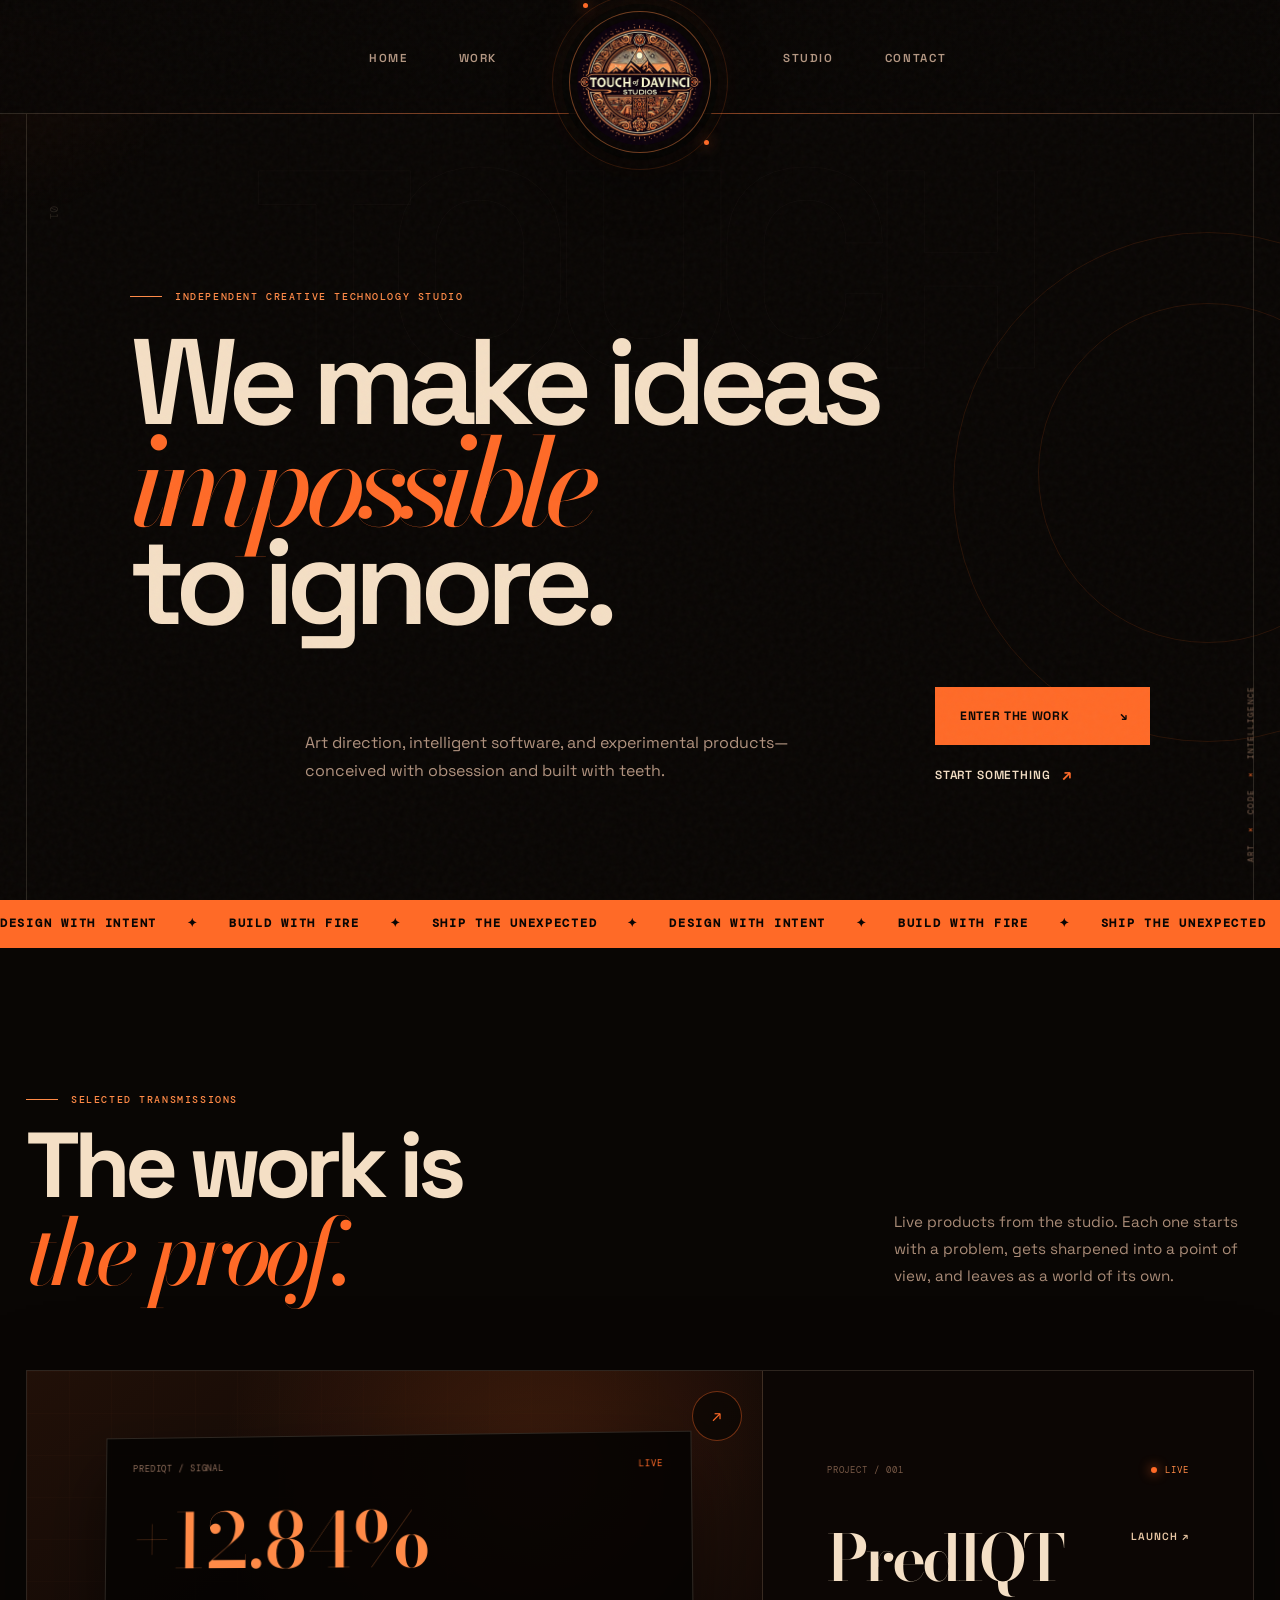
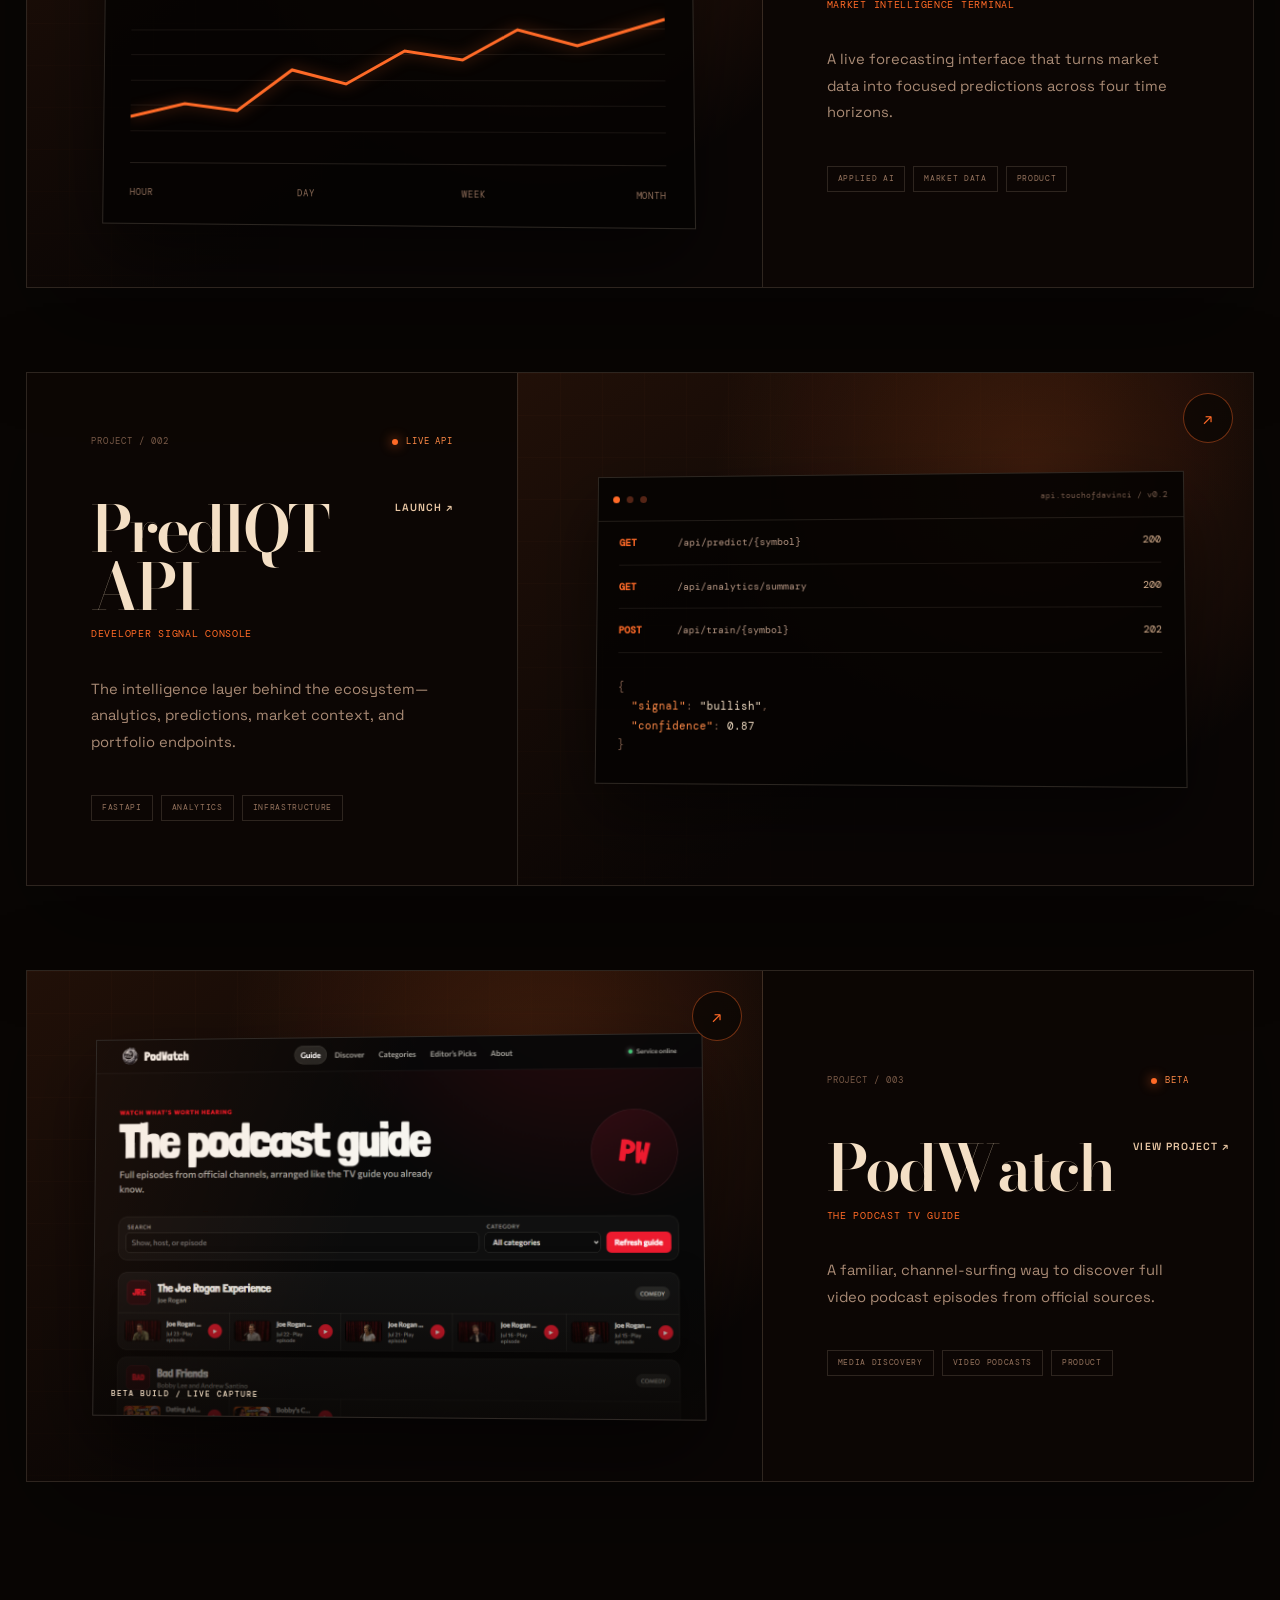
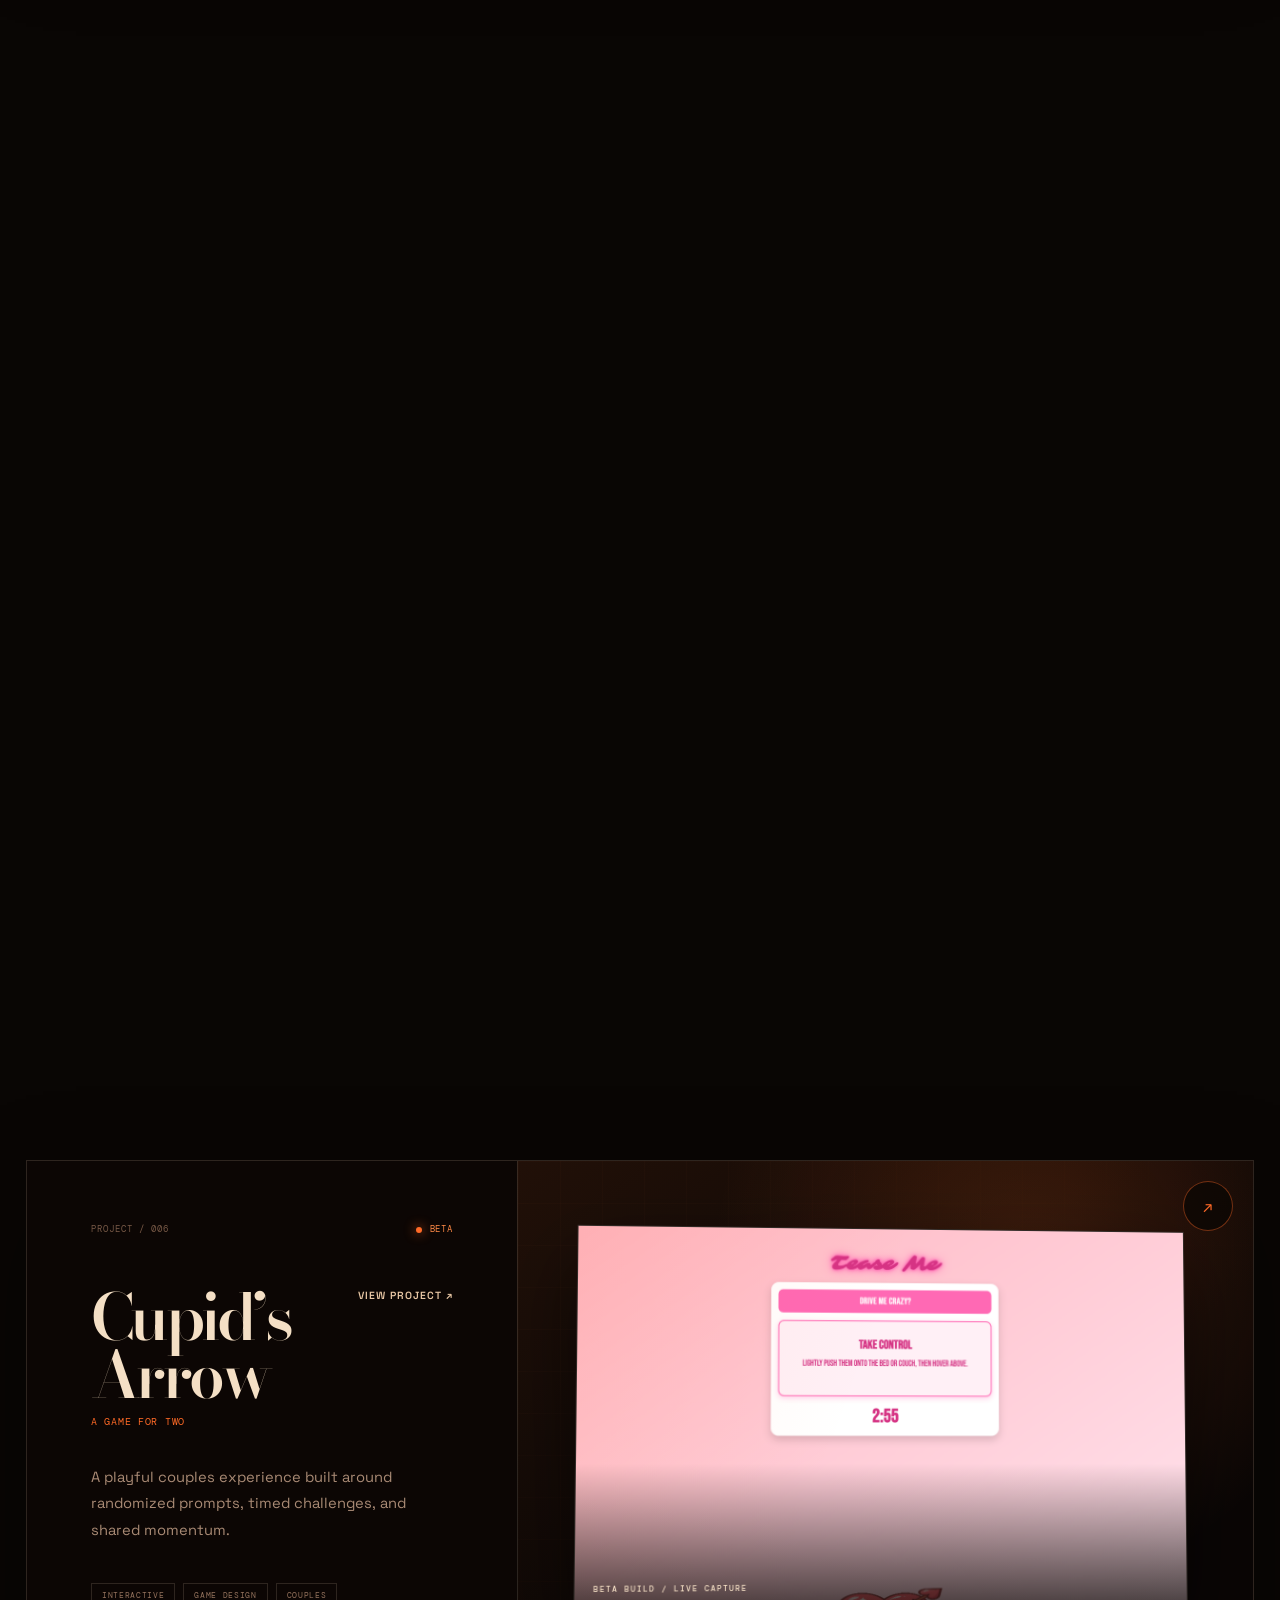
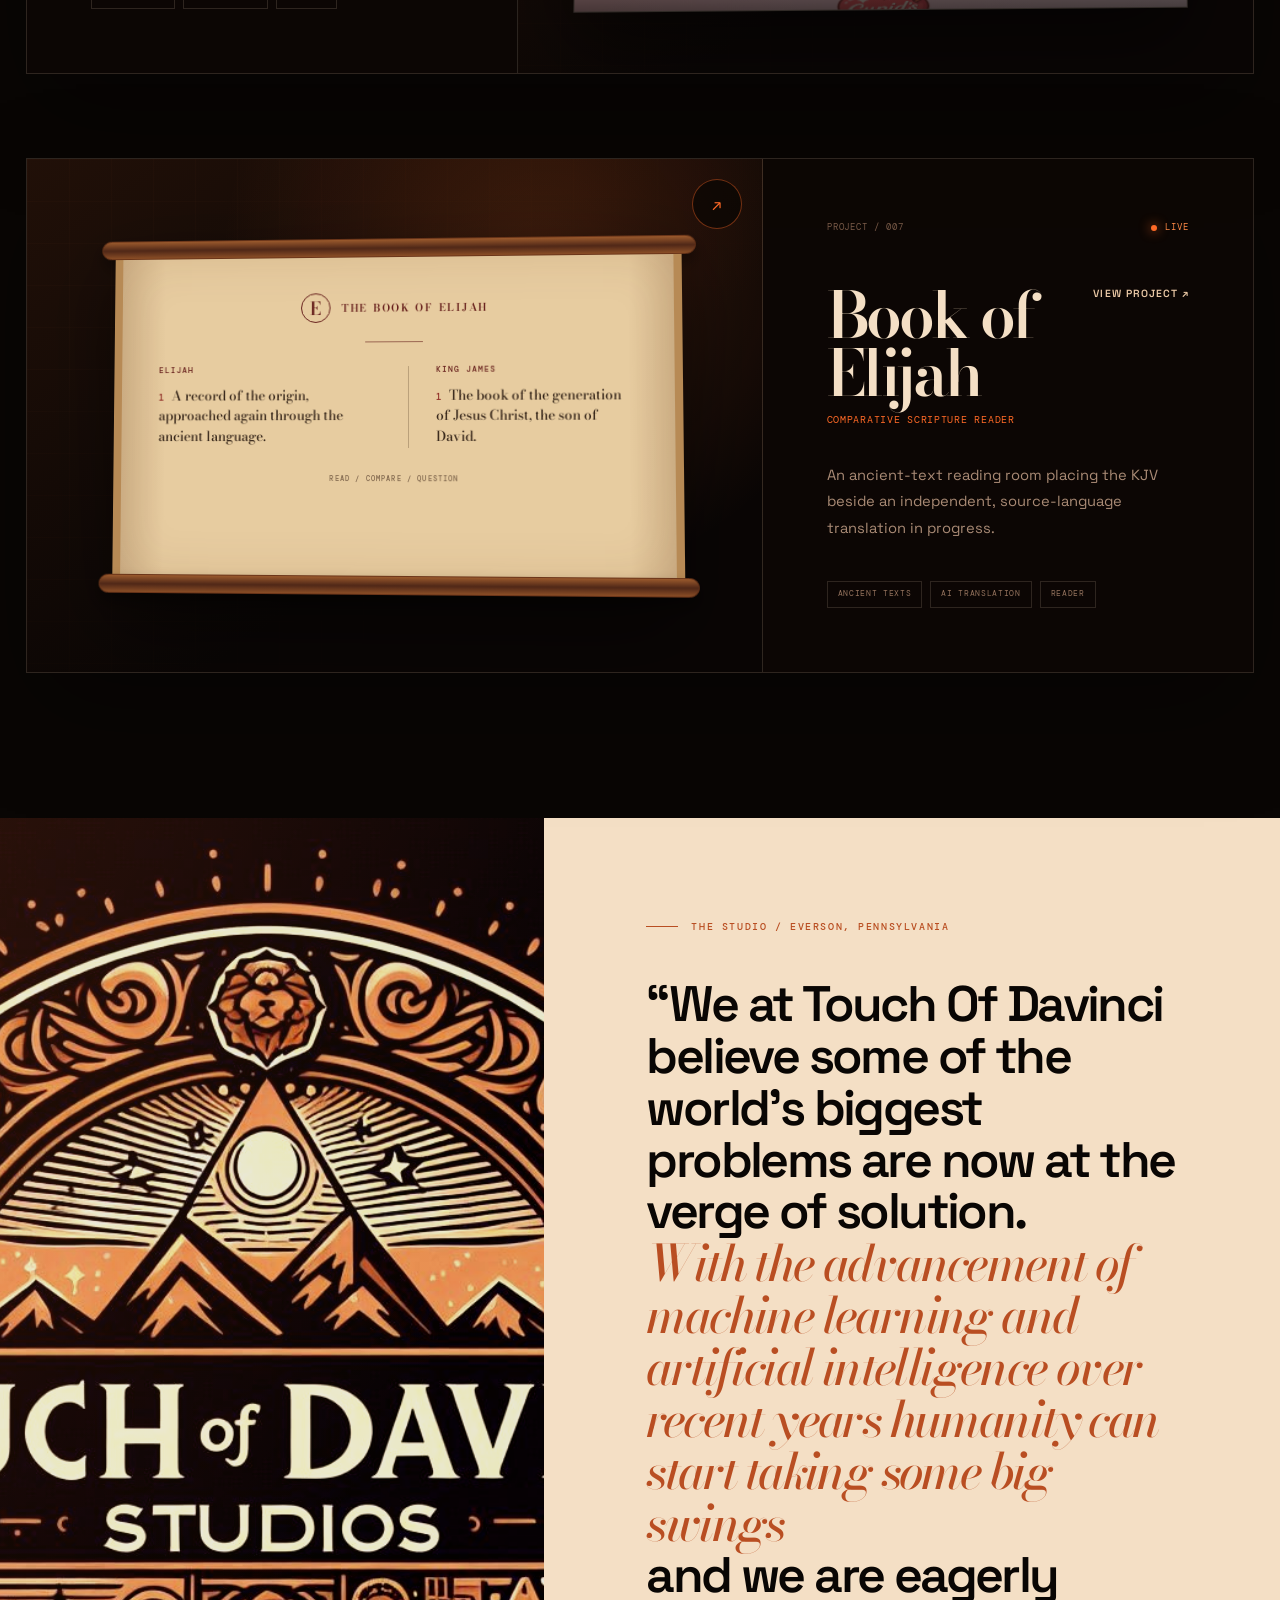
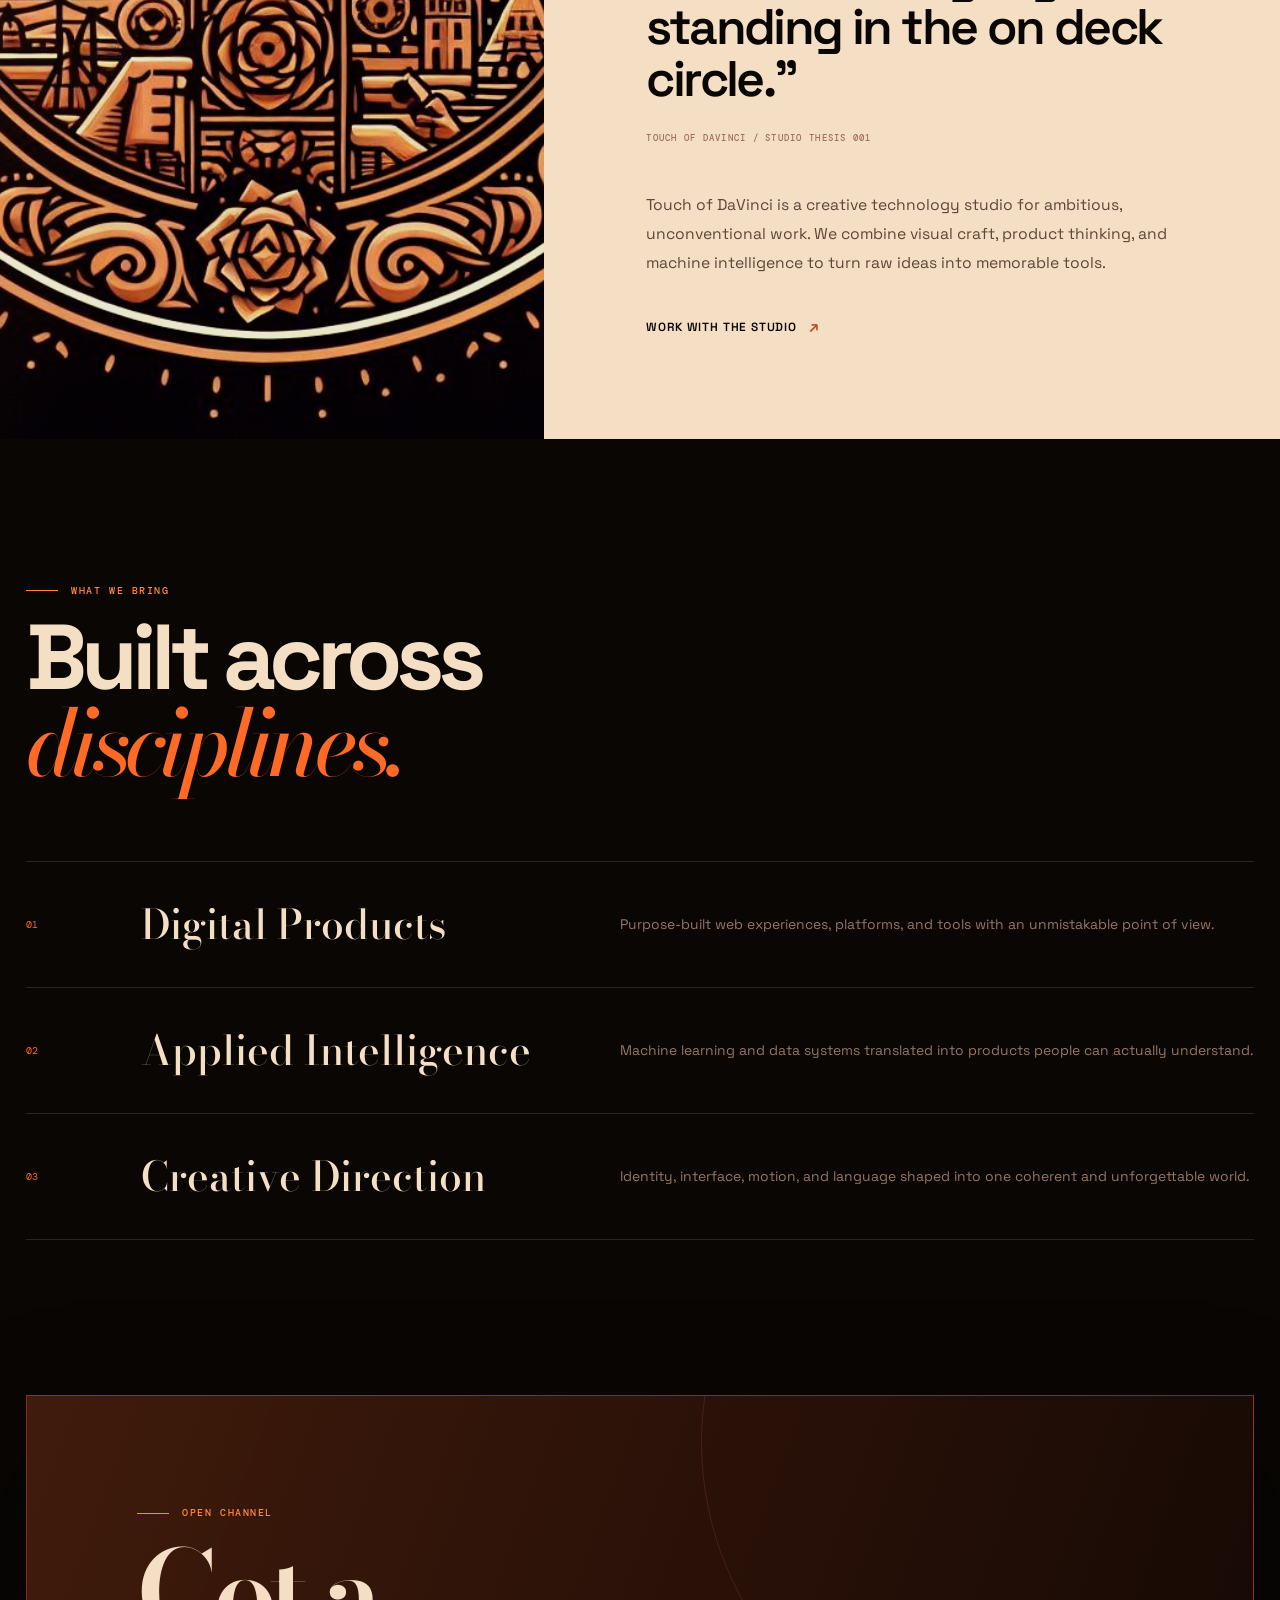
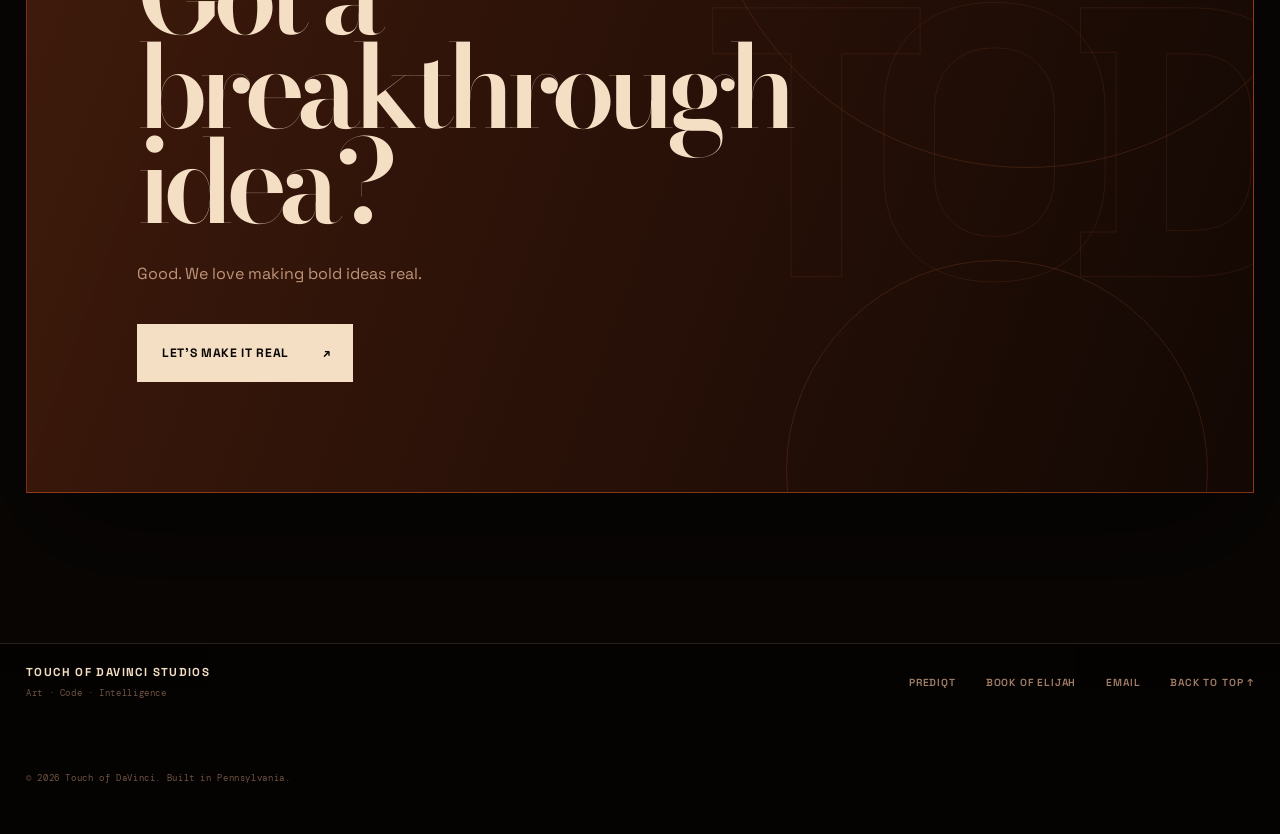
==== commit 1751ac83: "Add Book of Elijah studio integration" ====
--- a/public/index.html
+++ b/public/index.html
@@ -171,6 +171,7 @@
       </div>
       <div class="footer-links">
         <a href="https://prediqt-ws34.onrender.com/" target="_blank" rel="noopener">PredIQT</a>
+        <a href="https://book-of-elijah.onrender.com/" target="_blank" rel="noopener">Book of Elijah</a>
         <a href="mailto:matthewelijahlogan@gmail.com">Email</a>
         <a href="#top">Back to top ↑</a>
       </div>
--- a/public/styles.css
+++ b/public/styles.css
@@ -573,8 +573,103 @@
 }
 
 .project-visual:hover .signal-screen,
-.project-visual:hover .console-screen {
+.project-visual:hover .console-screen,
+.project-visual:hover .scroll-screen {
   transform: perspective(900px) rotateX(0) rotateY(0) scale(1.018);
+}
+
+.scroll-screen {
+  position: relative;
+  z-index: 2;
+  width: min(100%, 570px);
+  color: #332317;
+  filter: drop-shadow(0 34px 42px rgba(0, 0, 0, 0.5));
+  transform: perspective(900px) rotateX(2deg) rotateY(-3deg);
+  transition: transform 0.4s ease;
+}
+
+.scroll-page {
+  min-height: 320px;
+  padding: 36px 38px 28px;
+  border-right: 8px solid #b78a55;
+  border-left: 8px solid #b78a55;
+  background:
+    linear-gradient(90deg, rgba(91, 48, 18, 0.15), transparent 8%, transparent 92%, rgba(91, 48, 18, 0.15)),
+    #e7cca0;
+  box-shadow: inset 0 0 50px rgba(97, 49, 18, 0.12);
+}
+
+.scroll-cap {
+  width: calc(100% + 28px);
+  height: 19px;
+  margin-left: -14px;
+  border: 1px solid #6b3519;
+  border-radius: 12px;
+  background: linear-gradient(#9b5a2d, #4f2717 52%, #8b4e26);
+  box-shadow: 0 8px 14px rgba(0, 0, 0, 0.36);
+}
+
+.scroll-cap-bottom { margin-top: -1px; }
+
+.scroll-brand {
+  display: flex;
+  align-items: center;
+  justify-content: center;
+  gap: 11px;
+  color: #67201c;
+  font: 600 0.67rem/1 var(--serif);
+  letter-spacing: 0.16em;
+}
+
+.scroll-brand i {
+  width: 30px;
+  height: 30px;
+  display: grid;
+  place-items: center;
+  border: 1px solid currentColor;
+  border-radius: 50%;
+  font: 600 1.15rem/1 var(--serif);
+}
+
+.scroll-rule {
+  width: 58px;
+  margin: 19px auto 24px;
+  border-top: 1px solid rgba(103, 32, 28, 0.6);
+}
+
+.scroll-columns {
+  display: grid;
+  grid-template-columns: 1fr 1fr;
+  gap: 27px;
+}
+
+.scroll-columns > div + div {
+  padding-left: 27px;
+  border-left: 1px solid rgba(73, 45, 25, 0.28);
+}
+
+.scroll-columns b {
+  display: block;
+  margin-bottom: 12px;
+  color: #67201c;
+  font: 500 0.48rem/1 var(--mono);
+  letter-spacing: 0.14em;
+}
+
+.scroll-columns p { font: 500 0.86rem/1.5 var(--serif); }
+
+.scroll-columns em {
+  margin-right: 5px;
+  color: #8c241f;
+  font: 500 0.58rem/1 var(--mono);
+}
+
+.scroll-folio {
+  margin-top: 28px;
+  color: rgba(59, 36, 22, 0.62);
+  font: 500 0.43rem/1 var(--mono);
+  letter-spacing: 0.17em;
+  text-align: center;
 }
 
 .signal-screen {
@@ -1430,6 +1525,27 @@
 .theme-axis .detail-hero h1 em { color: #9cff34; }
 .theme-heart .detail-hero h1 em { color: #f2b526; }
 .theme-cupid .detail-hero h1 em { color: #ff68ad; }
+.theme-elijah .detail-hero h1 em { color: #d5a663; }
+
+.theme-elijah {
+  background:
+    radial-gradient(circle at 80% 8%, rgba(213, 166, 99, 0.12), transparent 30rem),
+    var(--black);
+}
+
+.reader-preview {
+  position: relative;
+  padding: 15px;
+}
+
+.reader-preview iframe {
+  width: 100%;
+  height: min(76vh, 840px);
+  min-height: 620px;
+  display: block;
+  border: 1px solid rgba(244, 223, 197, 0.12);
+  background: #e7cca0;
+}
 
 /* Reveal */
 .reveal {
@@ -1651,6 +1767,19 @@
     padding: 20px;
   }
 
+  .scroll-page {
+    min-height: 260px;
+    padding: 28px 24px 23px;
+  }
+
+  .scroll-columns { gap: 18px; }
+
+  .scroll-columns > div + div { padding-left: 18px; }
+
+  .reader-preview { padding: 7px; }
+
+  .reader-preview iframe { min-height: 570px; }
+
   .signal-chart {
     height: 120px;
   }
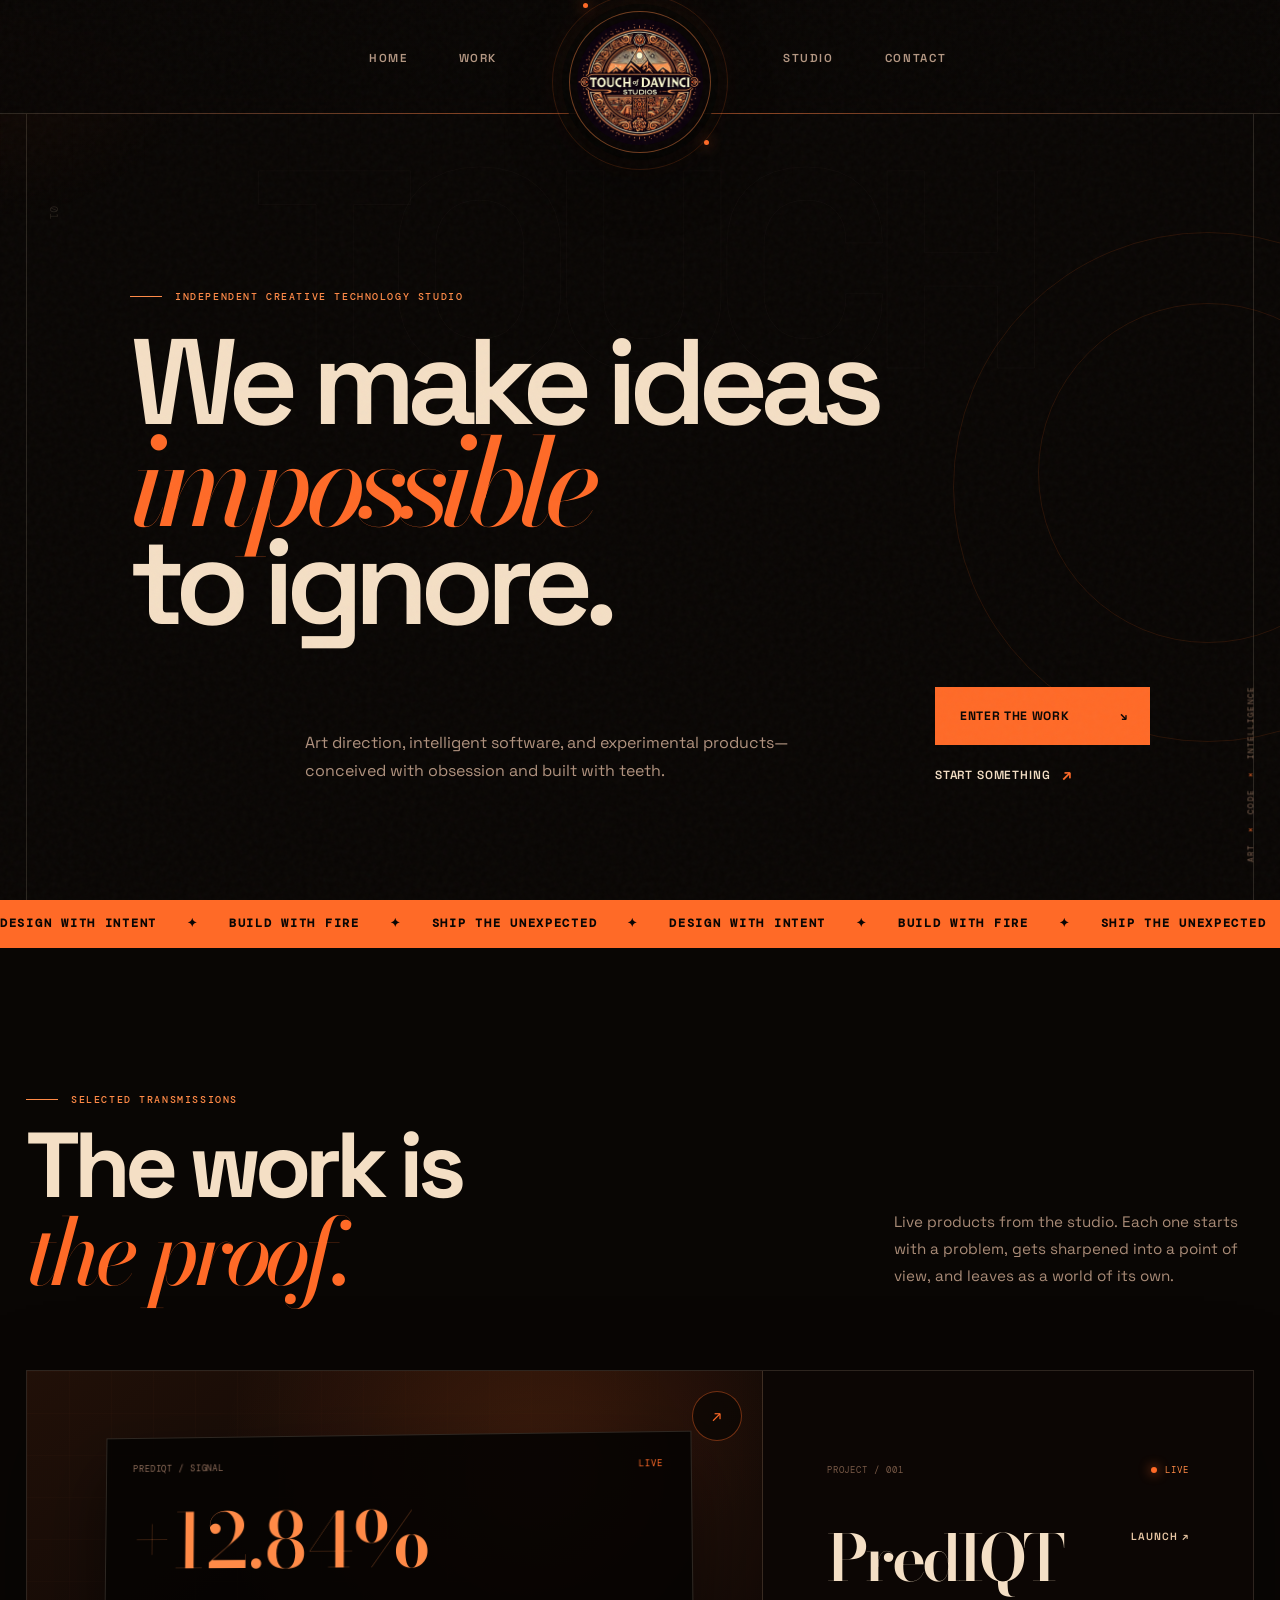
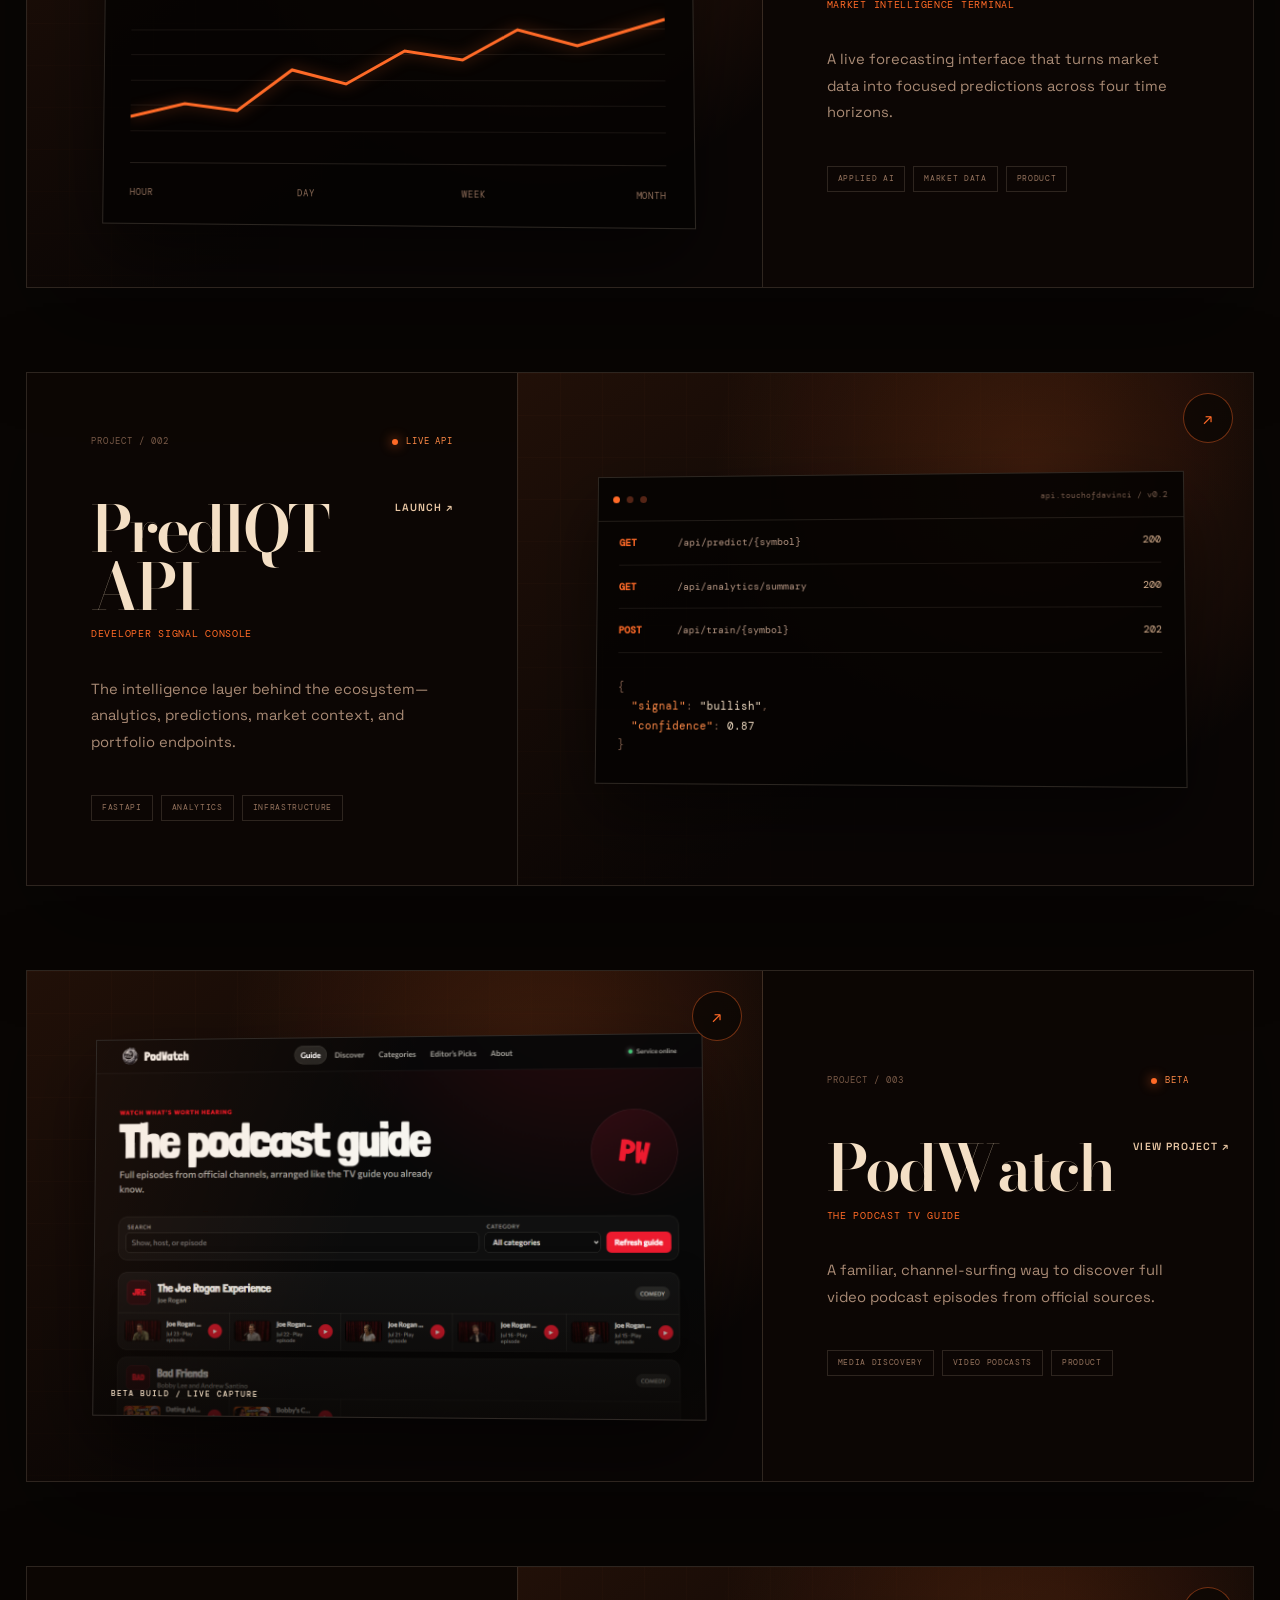
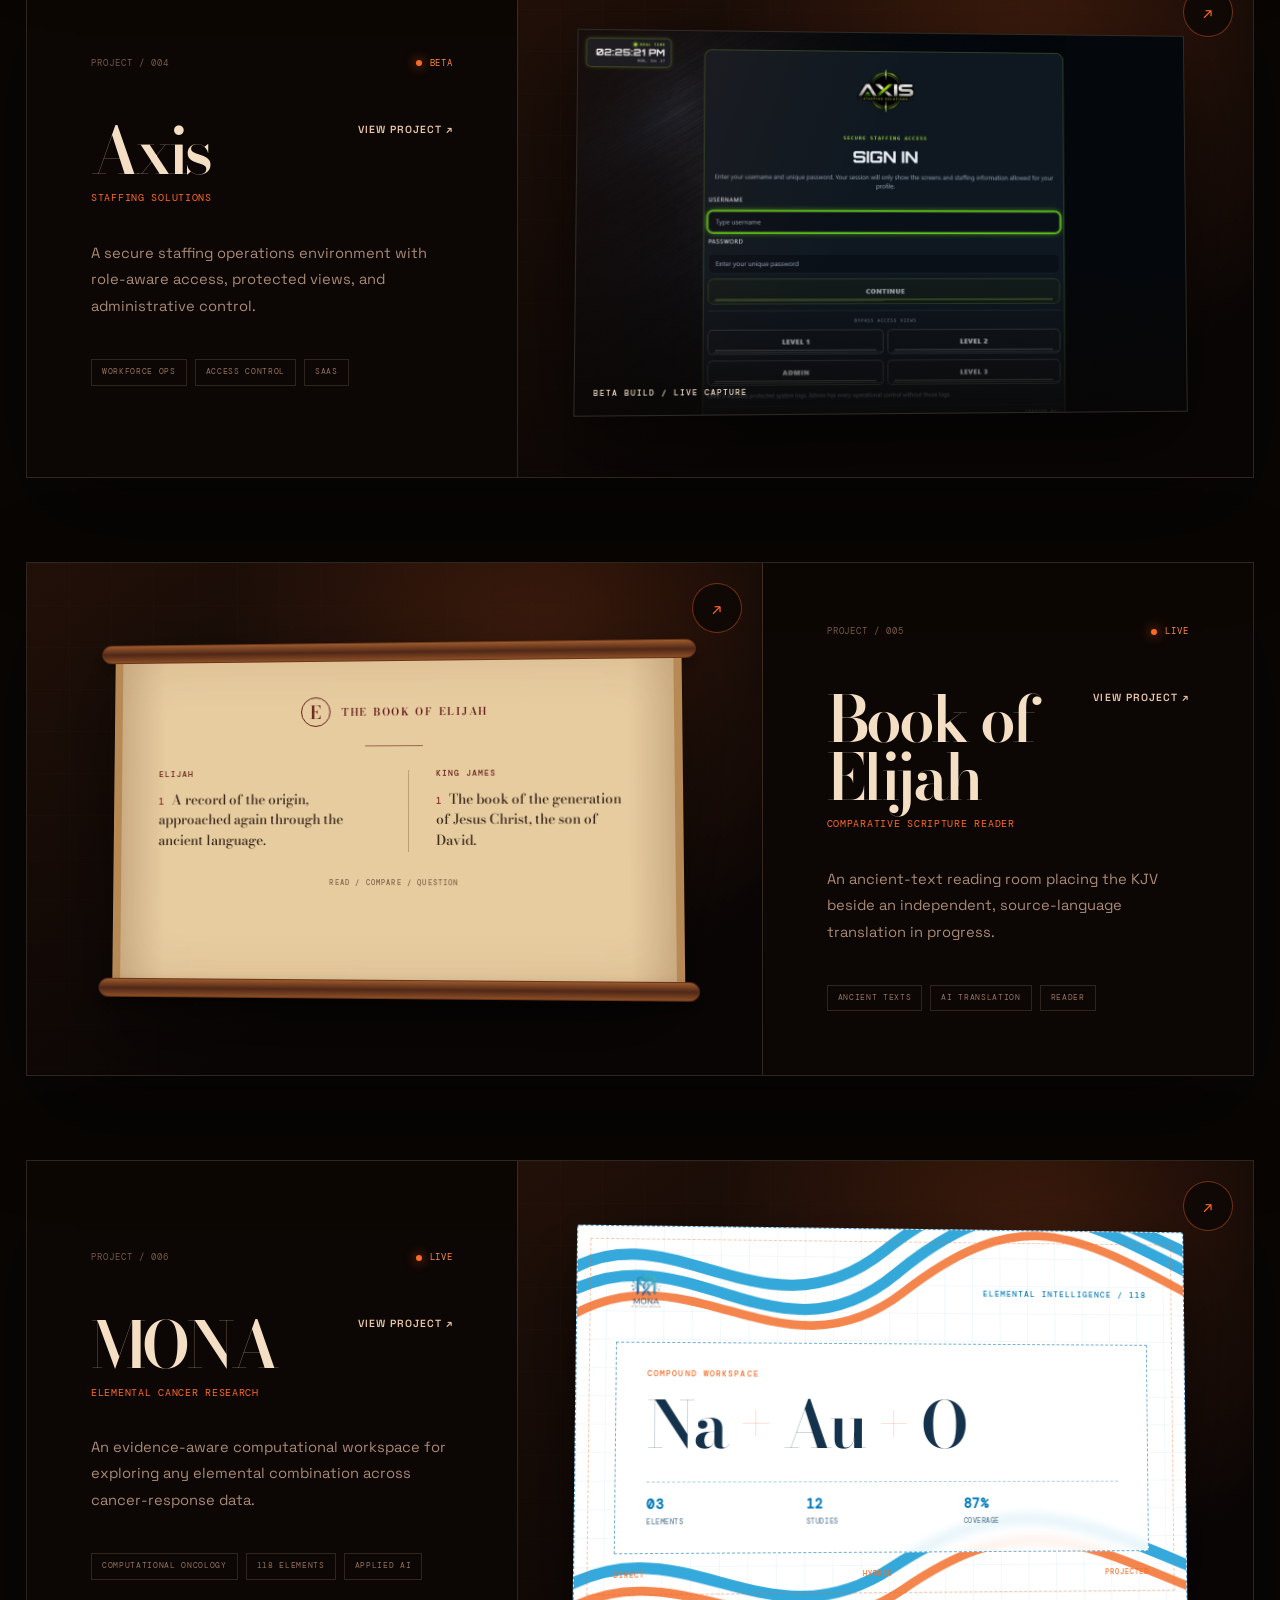
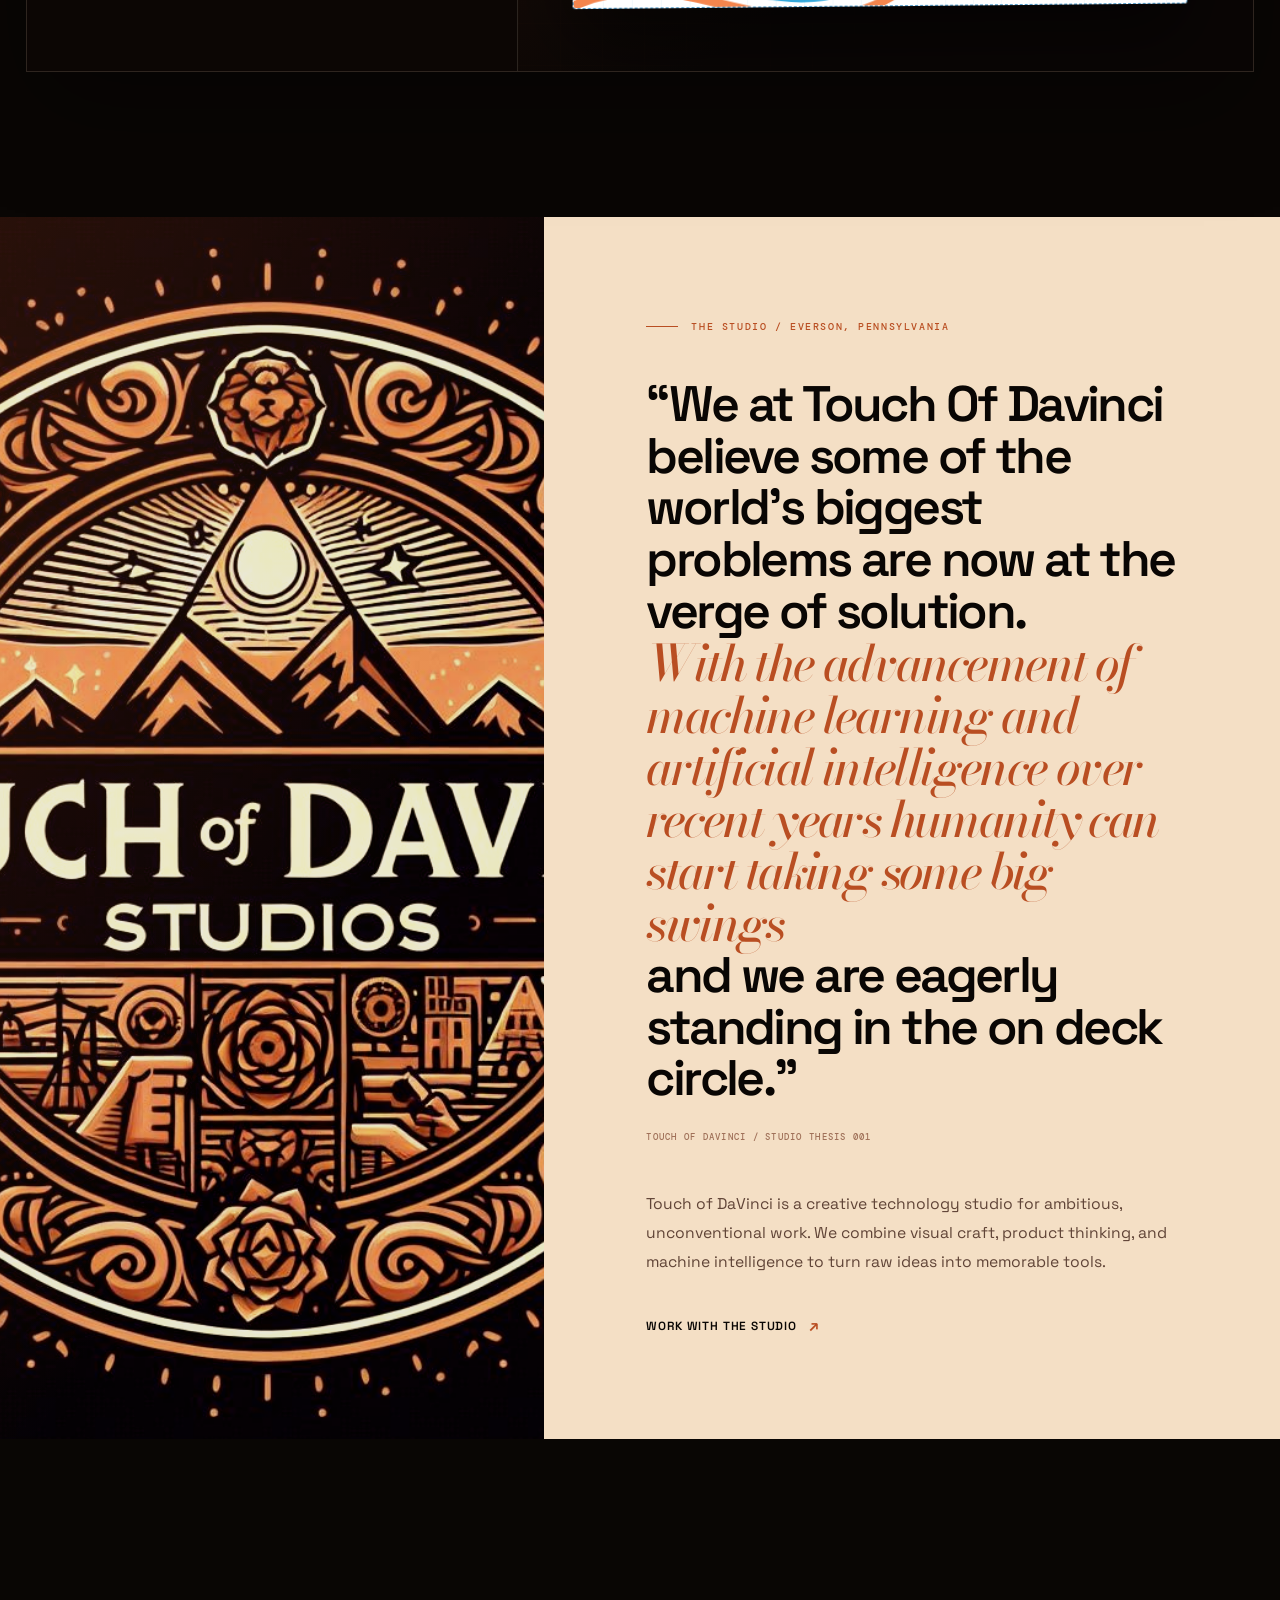
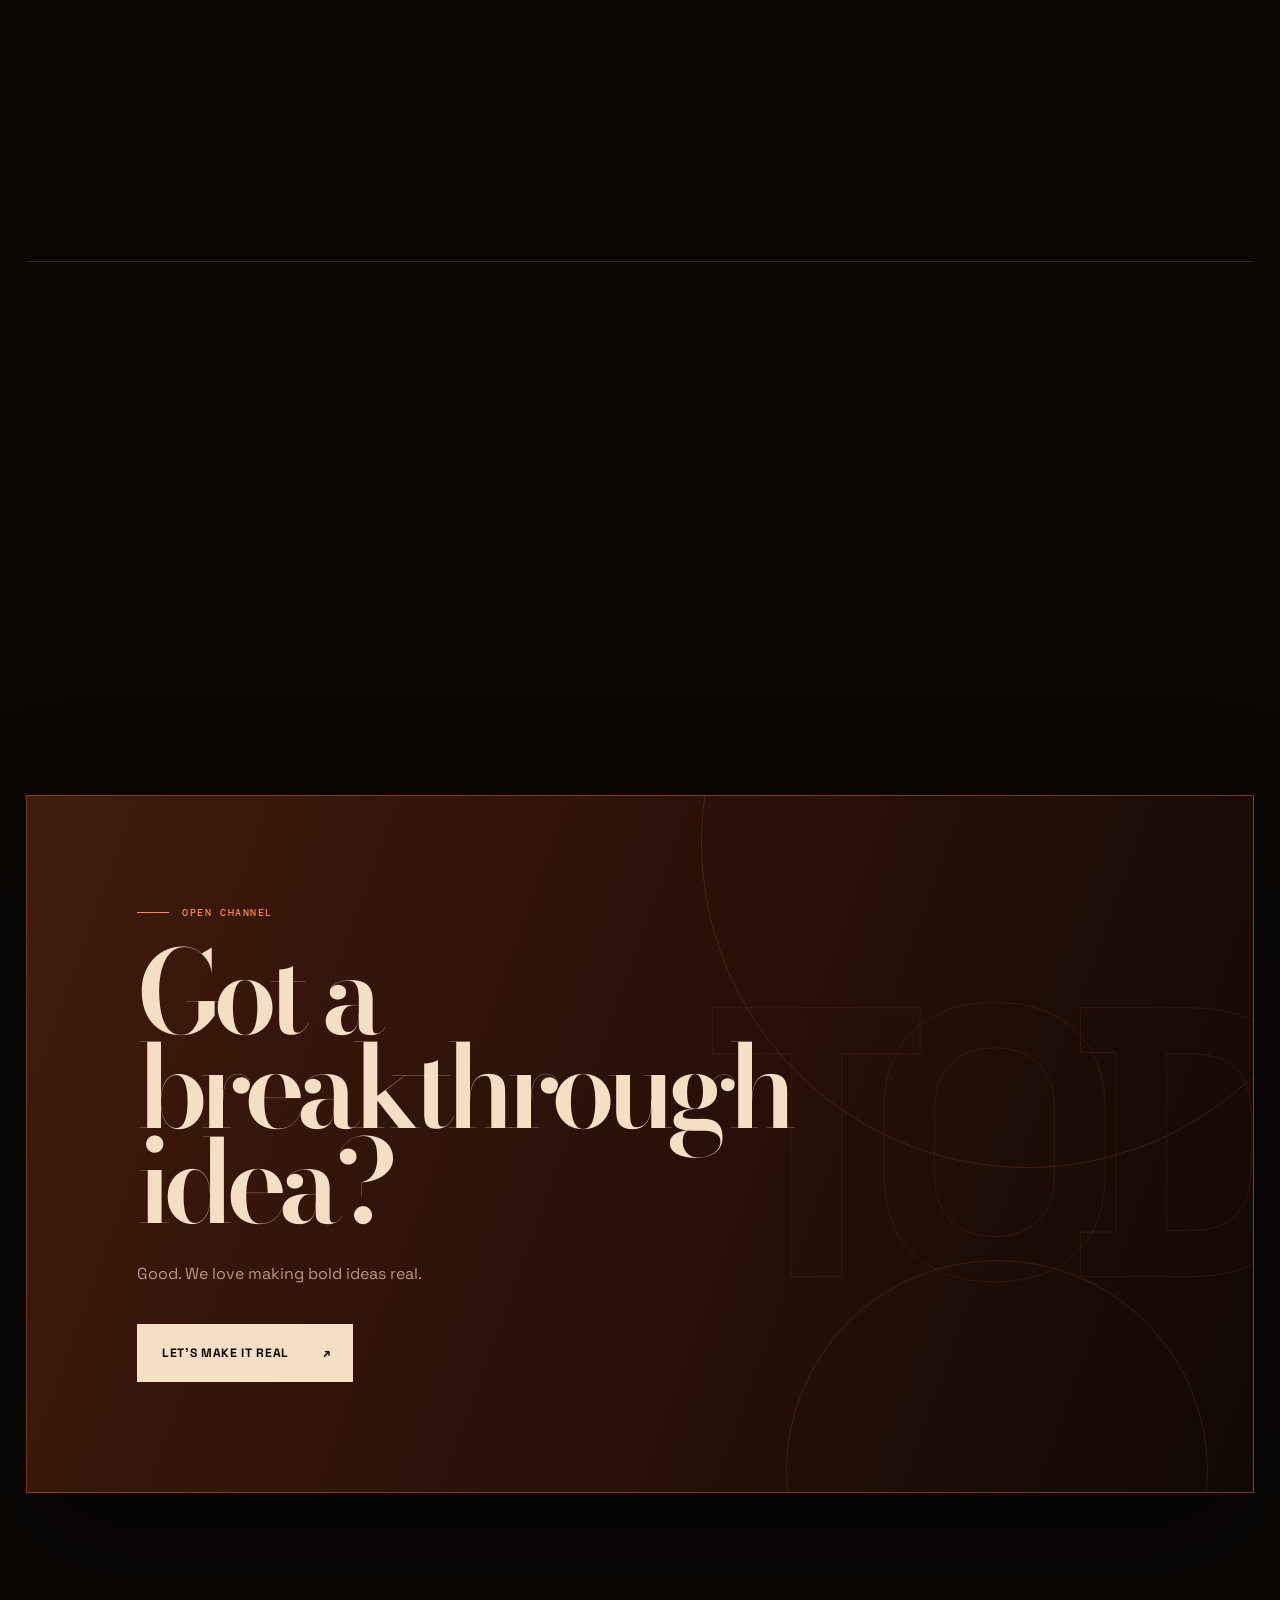
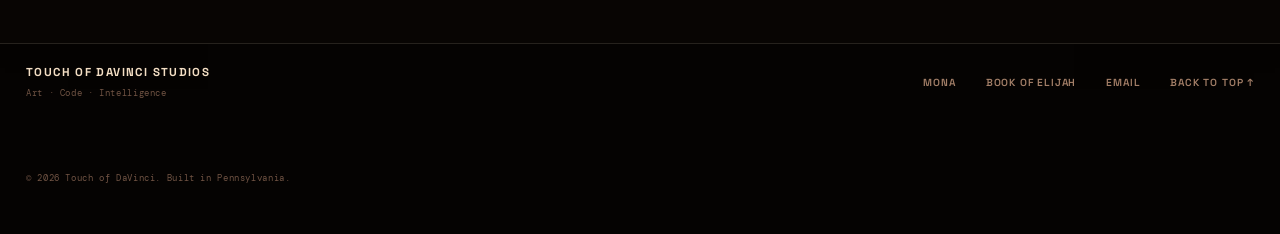
==== commit d5200e7f: "Replace Cupid's Arrow with MONA" ====
--- a/public/index.html
+++ b/public/index.html
@@ -170,7 +170,7 @@
         <span>Art · Code · Intelligence</span>
       </div>
       <div class="footer-links">
-        <a href="https://prediqt-ws34.onrender.com/" target="_blank" rel="noopener">PredIQT</a>
+        <a href="https://mona-frontend-2vie.onrender.com/" target="_blank" rel="noopener">MONA</a>
         <a href="https://book-of-elijah.onrender.com/" target="_blank" rel="noopener">Book of Elijah</a>
         <a href="mailto:matthewelijahlogan@gmail.com">Email</a>
         <a href="#top">Back to top ↑</a>
--- a/public/styles.css
+++ b/public/styles.css
@@ -574,7 +574,8 @@
 
 .project-visual:hover .signal-screen,
 .project-visual:hover .console-screen,
-.project-visual:hover .scroll-screen {
+.project-visual:hover .scroll-screen,
+.project-visual:hover .mona-screen {
   transform: perspective(900px) rotateX(0) rotateY(0) scale(1.018);
 }
 
@@ -670,6 +671,141 @@
   font: 500 0.43rem/1 var(--mono);
   letter-spacing: 0.17em;
   text-align: center;
+}
+
+.mona-screen {
+  position: relative;
+  z-index: 2;
+  width: min(100%, 620px);
+  min-height: 365px;
+  overflow: hidden;
+  border: 1px dashed rgba(11, 116, 182, 0.7);
+  border-radius: 3px;
+  color: #14324b;
+  background:
+    linear-gradient(rgba(13, 134, 201, 0.055) 1px, transparent 1px),
+    linear-gradient(90deg, rgba(13, 134, 201, 0.055) 1px, transparent 1px),
+    #fff;
+  background-size: 28px 28px;
+  box-shadow: 0 34px 75px rgba(0, 0, 0, 0.58);
+  transform: perspective(900px) rotateX(2deg) rotateY(3deg);
+  transition: transform 0.4s ease, border-color 0.4s ease;
+}
+
+.mona-screen::after {
+  content: "";
+  position: absolute;
+  inset: 12px;
+  border: 1px dashed rgba(242, 104, 35, 0.38);
+  pointer-events: none;
+}
+
+.mona-flow {
+  position: absolute;
+  z-index: 0;
+  left: 0;
+  width: 100%;
+  overflow: visible;
+  opacity: 0.82;
+}
+
+.mona-flow-top { top: -34px; }
+.mona-flow-bottom { bottom: -35px; }
+
+.mona-flow path {
+  fill: none;
+  stroke: #0996d3;
+  stroke-width: 13;
+}
+
+.mona-flow path:nth-child(even) {
+  stroke: #f26b27;
+  stroke-width: 10;
+}
+
+.mona-card-head,
+.mona-card-body,
+.mona-mode-strip {
+  position: relative;
+  z-index: 2;
+}
+
+.mona-card-head {
+  padding: 35px 38px 12px;
+  display: flex;
+  align-items: center;
+  justify-content: space-between;
+  gap: 20px;
+}
+
+.mona-card-head img {
+  width: 112px;
+  height: 58px;
+  object-fit: contain;
+  object-position: left center;
+}
+
+.mona-card-head > span {
+  color: #087ebb;
+  font: 500 0.48rem/1.3 var(--mono);
+  letter-spacing: 0.13em;
+}
+
+.mona-card-body {
+  width: calc(100% - 76px);
+  margin: 10px auto 0;
+  padding: 27px 30px 25px;
+  border: 1px dashed rgba(11, 116, 182, 0.58);
+  background: rgba(255, 255, 255, 0.88);
+  backdrop-filter: blur(4px);
+}
+
+.mona-card-body > p {
+  color: #f26b27;
+  font: 500 0.49rem/1 var(--mono);
+  letter-spacing: 0.14em;
+}
+
+.mona-card-body h4 {
+  margin-top: 14px;
+  color: #14324b;
+  font: 600 clamp(2.5rem, 5vw, 4.2rem)/1 var(--serif);
+  letter-spacing: -0.05em;
+}
+
+.mona-card-body h4 i {
+  color: #f26b27;
+  font-style: normal;
+}
+
+.mona-evidence {
+  margin-top: 24px;
+  display: grid;
+  grid-template-columns: repeat(3, 1fr);
+  border-top: 1px dashed rgba(11, 116, 182, 0.35);
+}
+
+.mona-evidence span {
+  padding-top: 14px;
+  color: #608099;
+  font: 500 0.42rem/1.3 var(--mono);
+  letter-spacing: 0.08em;
+}
+
+.mona-evidence b {
+  display: block;
+  margin-bottom: 5px;
+  color: #087ebb;
+  font-size: 0.8rem;
+}
+
+.mona-mode-strip {
+  margin: 17px 38px 28px;
+  display: flex;
+  justify-content: space-between;
+  color: #f26b27;
+  font: 500 0.45rem/1 var(--mono);
+  letter-spacing: 0.14em;
 }
 
 .signal-screen {
@@ -1523,14 +1659,25 @@
 
 .theme-podwatch .detail-hero h1 em { color: #ff354a; }
 .theme-axis .detail-hero h1 em { color: #9cff34; }
-.theme-heart .detail-hero h1 em { color: #f2b526; }
-.theme-cupid .detail-hero h1 em { color: #ff68ad; }
 .theme-elijah .detail-hero h1 em { color: #d5a663; }
+.theme-mona .detail-hero h1 em { color: #17a5df; }
 
 .theme-elijah {
   background:
     radial-gradient(circle at 80% 8%, rgba(213, 166, 99, 0.12), transparent 30rem),
     var(--black);
+}
+
+.theme-mona {
+  background:
+    radial-gradient(circle at 82% 7%, rgba(17, 165, 223, 0.16), transparent 28rem),
+    radial-gradient(circle at 12% 32%, rgba(242, 107, 39, 0.1), transparent 24rem),
+    var(--black);
+}
+
+.theme-mona .beta-focus article > span,
+.theme-mona .detail-media figcaption span {
+  color: #17a5df;
 }
 
 .reader-preview {
@@ -1545,6 +1692,24 @@
   display: block;
   border: 1px solid rgba(244, 223, 197, 0.12);
   background: #e7cca0;
+}
+
+.mona-preview {
+  position: relative;
+  padding: 15px;
+  border-style: dashed;
+  background:
+    radial-gradient(circle at 12% 16%, rgba(242, 107, 39, 0.12), transparent 18rem),
+    #f8fbfd;
+}
+
+.mona-preview iframe {
+  width: 100%;
+  height: min(78vh, 880px);
+  min-height: 660px;
+  display: block;
+  border: 1px dashed rgba(11, 116, 182, 0.42);
+  background: #fff;
 }
 
 /* Reveal */
@@ -1780,6 +1945,21 @@
 
   .reader-preview iframe { min-height: 570px; }
 
+  .mona-card-head { padding: 27px 25px 8px; }
+
+  .mona-card-head > span { display: none; }
+
+  .mona-card-body {
+    width: calc(100% - 50px);
+    padding: 22px;
+  }
+
+  .mona-mode-strip { margin-right: 25px; margin-left: 25px; }
+
+  .mona-preview { padding: 7px; }
+
+  .mona-preview iframe { min-height: 590px; }
+
   .signal-chart {
     height: 120px;
   }
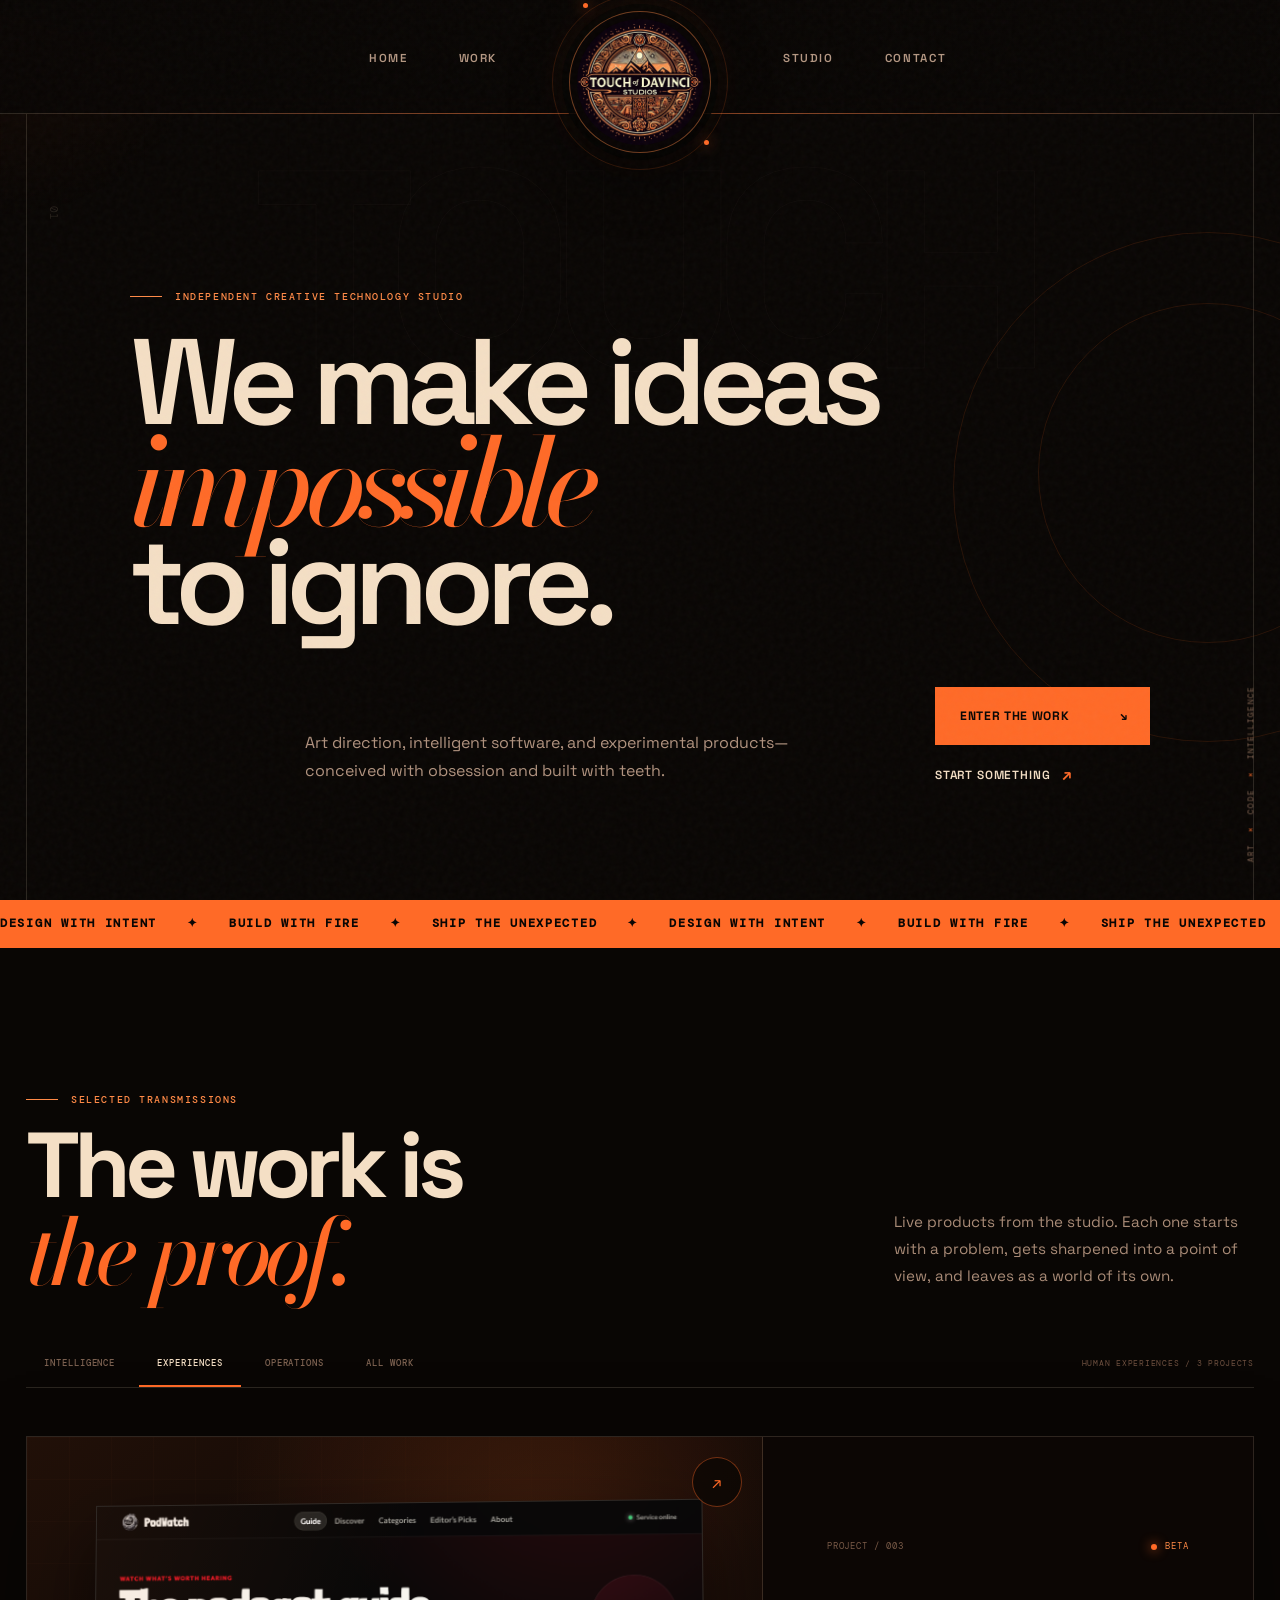
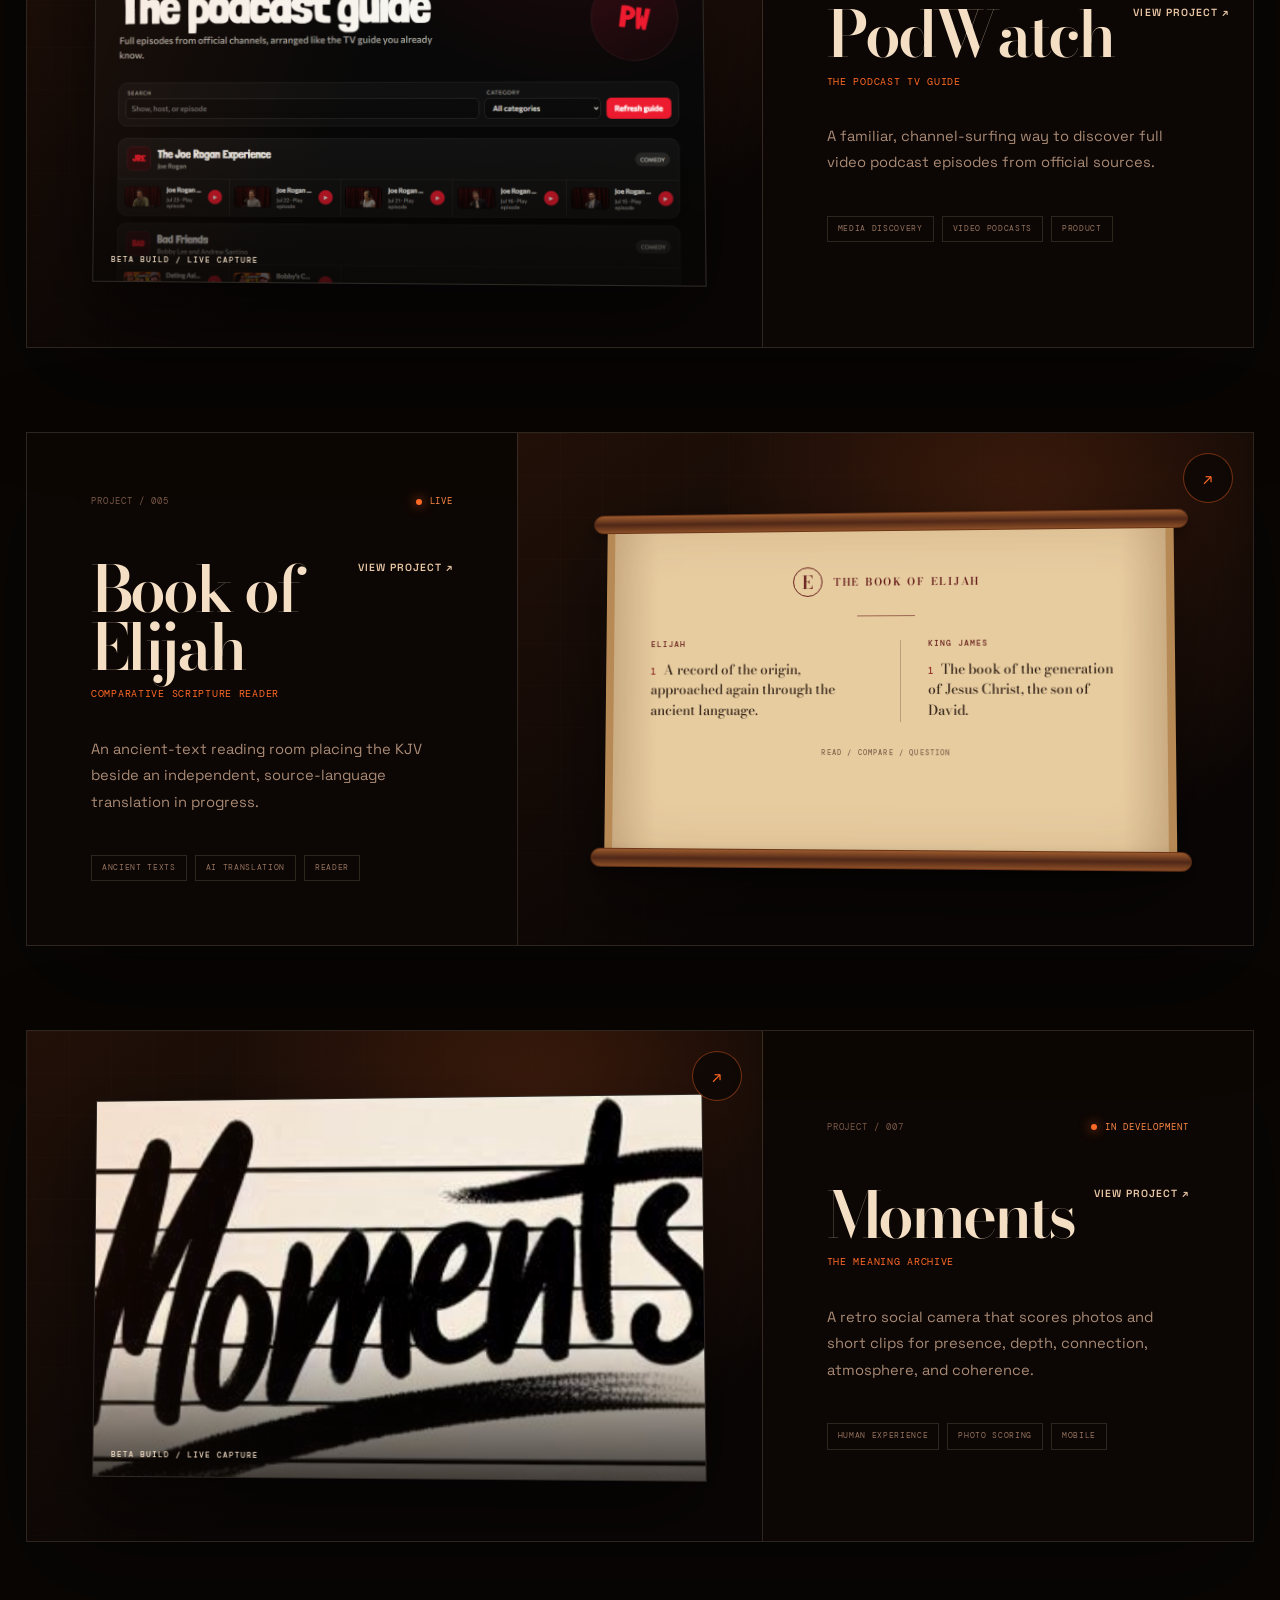
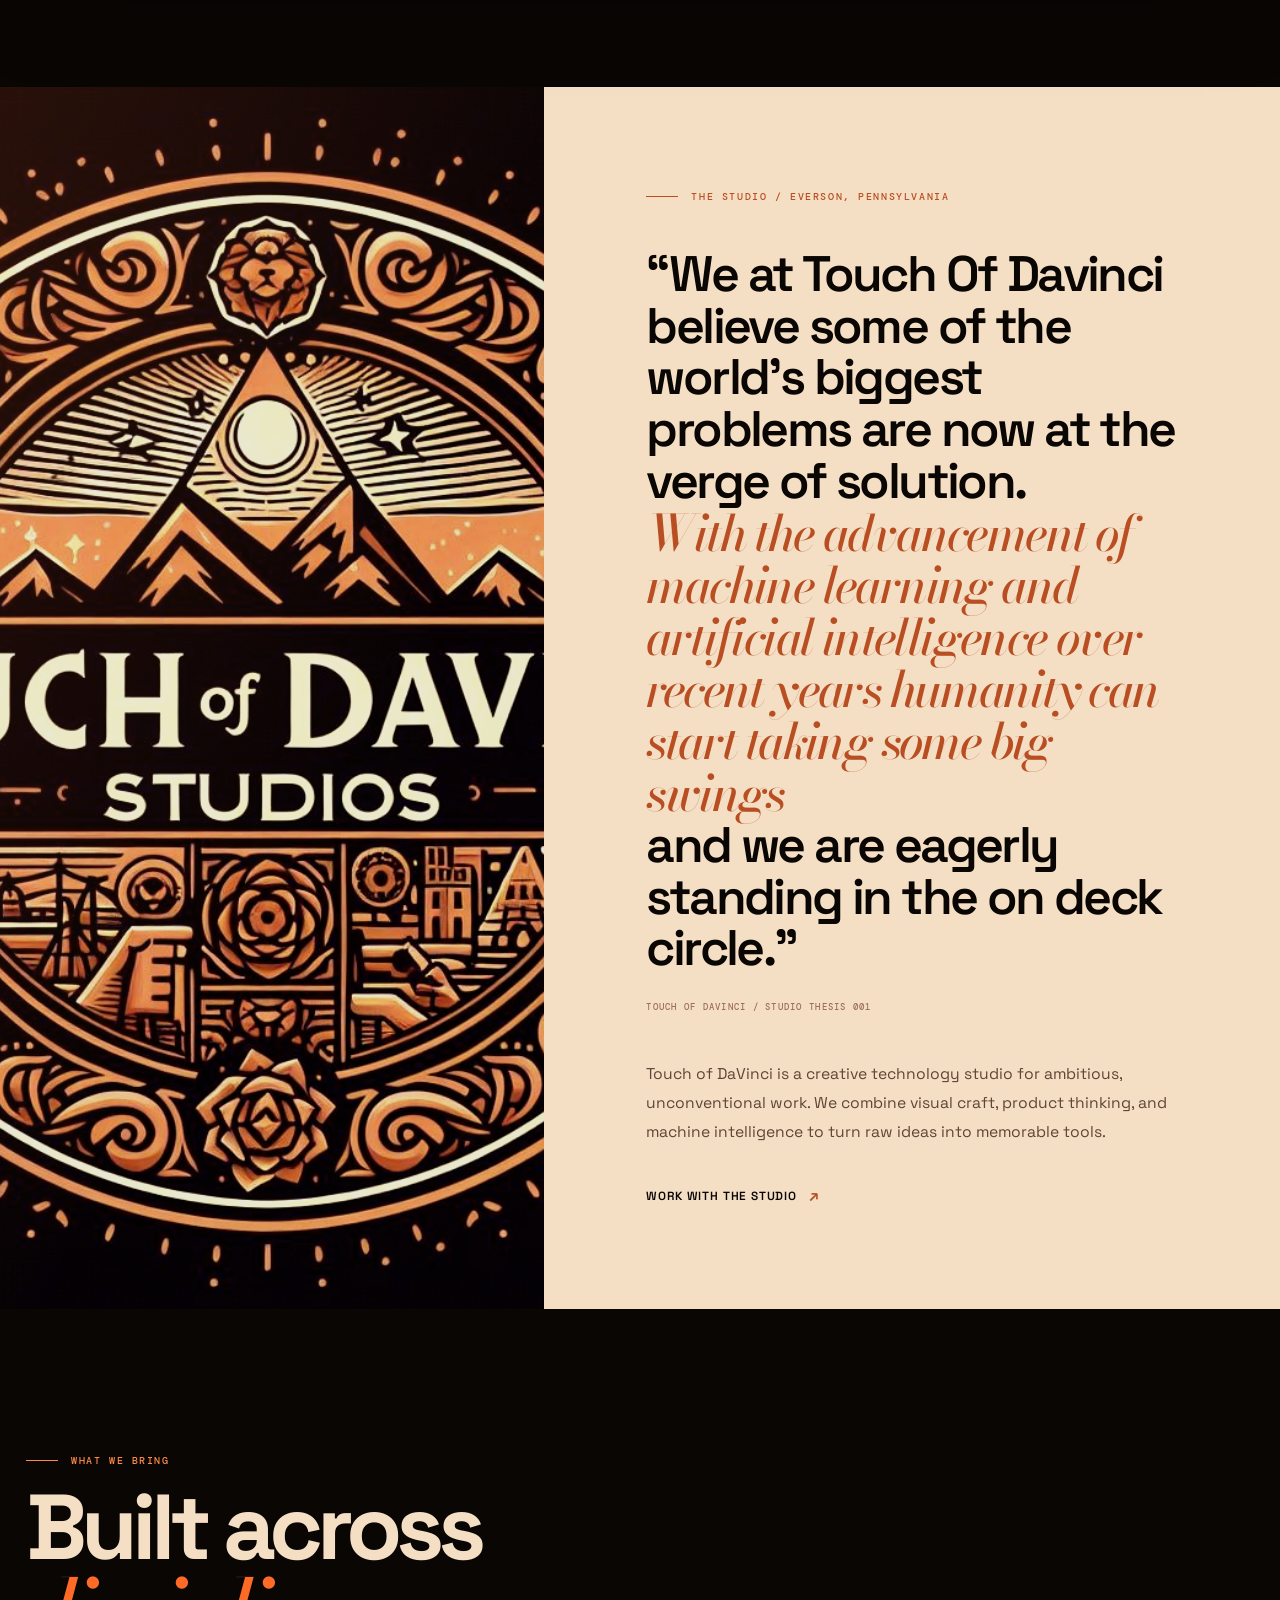
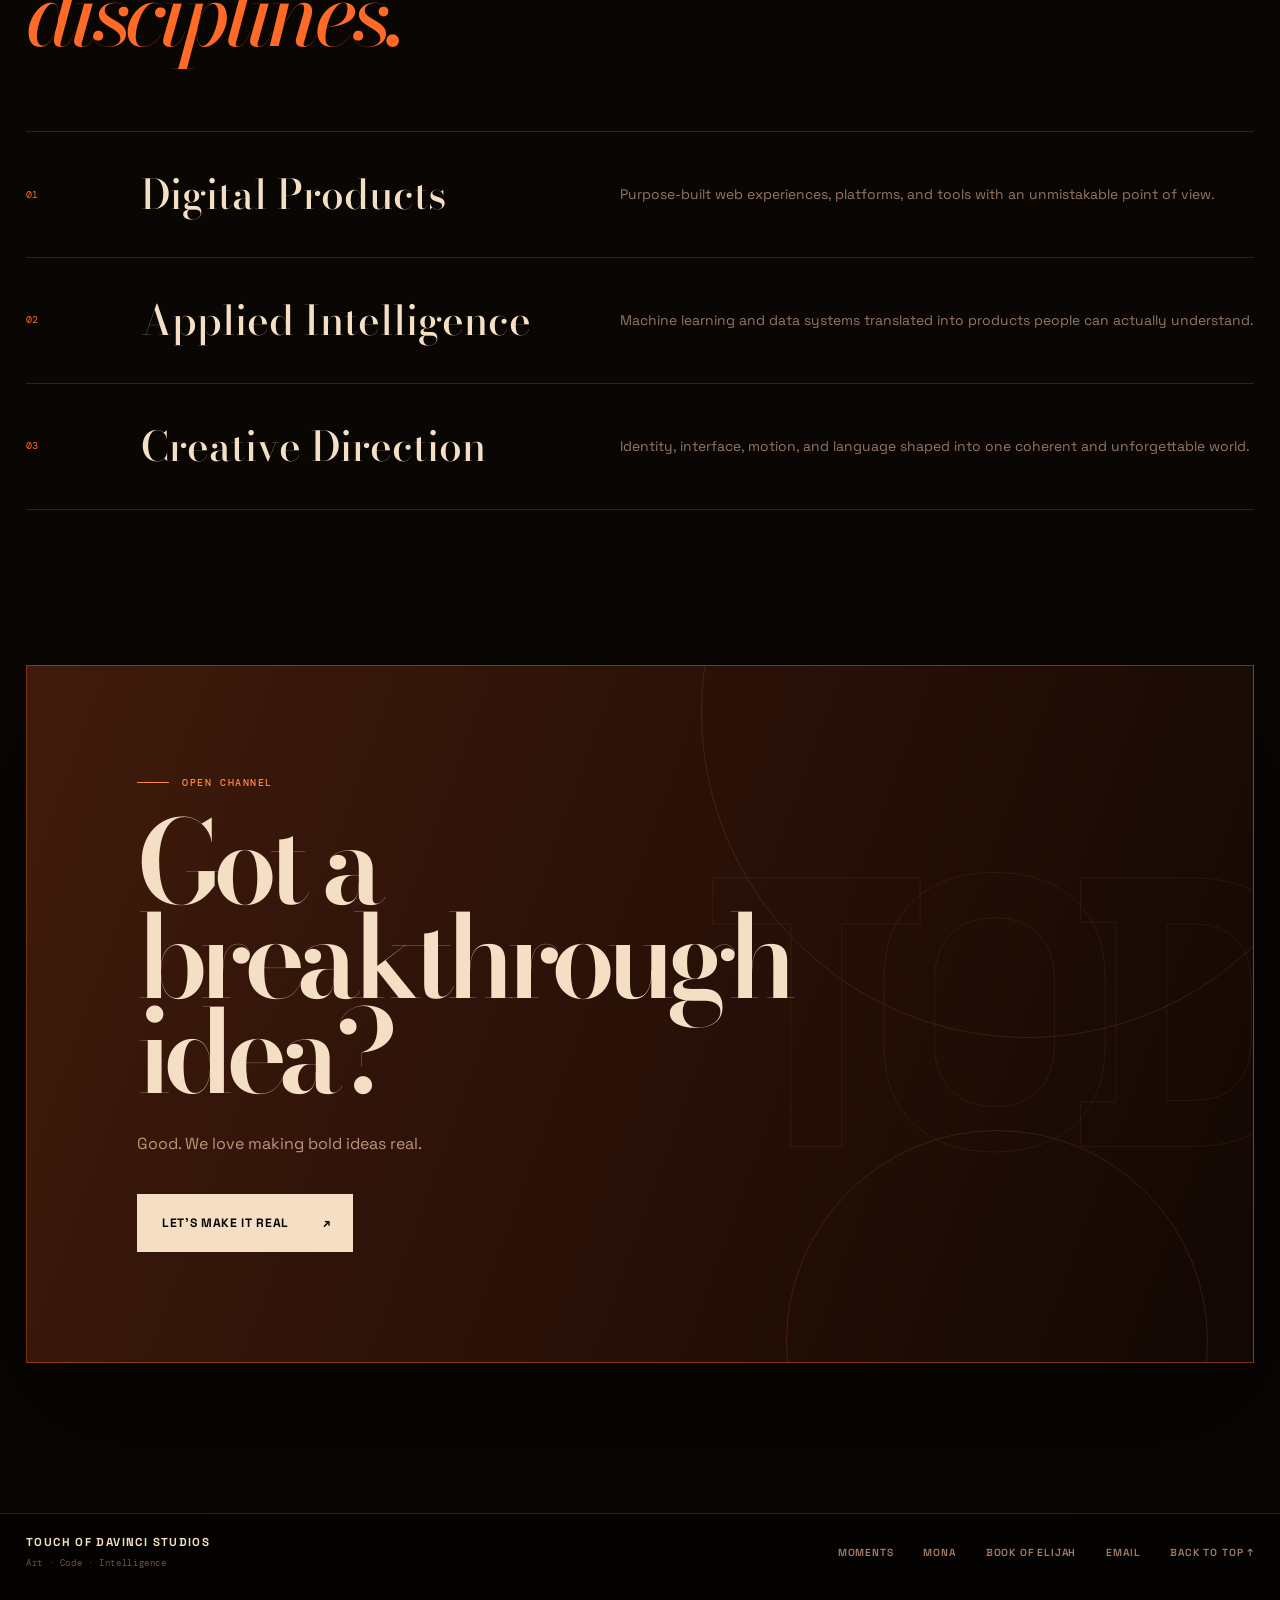
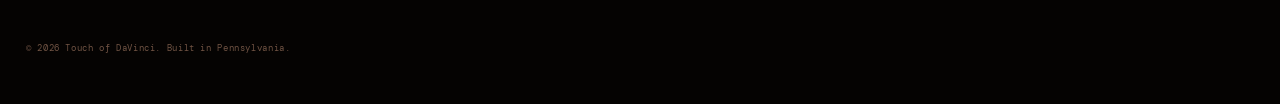
==== commit 3800b28e: "Add Moments and project categories" ====
--- a/public/index.html
+++ b/public/index.html
@@ -93,6 +93,16 @@
         </p>
       </header>
 
+      <div class="project-categories reveal" aria-label="Project categories">
+        <div class="category-tabs" role="group" aria-label="Filter studio work">
+          <button type="button" data-category="intelligence">Intelligence</button>
+          <button type="button" data-category="experiences" aria-pressed="true">Experiences</button>
+          <button type="button" data-category="operations">Operations</button>
+          <button type="button" data-category="all">All work</button>
+        </div>
+        <p id="categorySummary" aria-live="polite"></p>
+      </div>
+
       <div class="project-grid" id="projectGrid" aria-live="polite"></div>
     </section>
 
@@ -170,6 +180,7 @@
         <span>Art · Code · Intelligence</span>
       </div>
       <div class="footer-links">
+        <a href="projects/moments.html">Moments</a>
         <a href="https://mona-frontend-2vie.onrender.com/" target="_blank" rel="noopener">MONA</a>
         <a href="https://book-of-elijah.onrender.com/" target="_blank" rel="noopener">Book of Elijah</a>
         <a href="mailto:matthewelijahlogan@gmail.com">Email</a>
--- a/public/styles.css
+++ b/public/styles.css
@@ -481,6 +481,54 @@
   line-height: 1.8;
 }
 
+.project-categories {
+  margin: -28px 0 48px;
+  display: flex;
+  align-items: center;
+  justify-content: space-between;
+  gap: 24px;
+  border-bottom: 1px solid var(--line);
+}
+
+.category-tabs {
+  display: flex;
+  gap: 6px;
+  overflow-x: auto;
+  scrollbar-width: none;
+}
+
+.category-tabs::-webkit-scrollbar {
+  display: none;
+}
+
+.category-tabs button {
+  padding: 17px 18px;
+  border: 0;
+  border-bottom: 2px solid transparent;
+  background: transparent;
+  color: #7d6251;
+  cursor: pointer;
+  font: 500 0.59rem/1 var(--mono);
+  letter-spacing: 0.1em;
+  text-transform: uppercase;
+  white-space: nowrap;
+  transition: color 0.2s ease, border-color 0.2s ease;
+}
+
+.category-tabs button:hover,
+.category-tabs button[aria-pressed="true"] {
+  border-bottom-color: var(--orange);
+  color: var(--cream);
+}
+
+.project-categories > p {
+  flex: 0 0 auto;
+  color: #6f5140;
+  font: 400 0.52rem/1 var(--mono);
+  letter-spacing: 0.09em;
+  text-transform: uppercase;
+}
+
 .project-grid {
   display: grid;
   gap: 84px;
@@ -1661,6 +1709,7 @@
 .theme-axis .detail-hero h1 em { color: #9cff34; }
 .theme-elijah .detail-hero h1 em { color: #d5a663; }
 .theme-mona .detail-hero h1 em { color: #17a5df; }
+.theme-moments .detail-hero h1 em { color: #f3a9cd; }
 
 .theme-elijah {
   background:
@@ -1673,6 +1722,29 @@
     radial-gradient(circle at 82% 7%, rgba(17, 165, 223, 0.16), transparent 28rem),
     radial-gradient(circle at 12% 32%, rgba(242, 107, 39, 0.1), transparent 24rem),
     var(--black);
+}
+
+.theme-moments {
+  background:
+    radial-gradient(circle at 82% 7%, rgba(243, 169, 205, 0.15), transparent 28rem),
+    radial-gradient(circle at 12% 32%, rgba(95, 137, 196, 0.12), transparent 24rem),
+    var(--black);
+}
+
+.theme-moments .beta-focus article > span,
+.theme-moments .detail-media figcaption span {
+  color: #f3a9cd;
+}
+
+.moments-preview {
+  background:
+    radial-gradient(circle at 76% 16%, rgba(243, 169, 205, 0.13), transparent 20rem),
+    #100b0e;
+}
+
+.moments-preview img {
+  object-fit: contain;
+  padding: clamp(20px, 5vw, 70px);
 }
 
 .theme-mona .beta-focus article > span,
@@ -1894,6 +1966,27 @@
     margin-bottom: 48px;
   }
 
+  .project-categories {
+    margin-top: -14px;
+    margin-bottom: 38px;
+    align-items: flex-start;
+    flex-direction: column;
+    gap: 8px;
+  }
+
+  .category-tabs {
+    width: 100%;
+  }
+
+  .category-tabs button {
+    padding-right: 14px;
+    padding-left: 14px;
+  }
+
+  .project-categories > p {
+    padding-bottom: 13px;
+  }
+
   .section-heading h2 {
     font-size: clamp(3.3rem, 17vw, 5rem);
   }
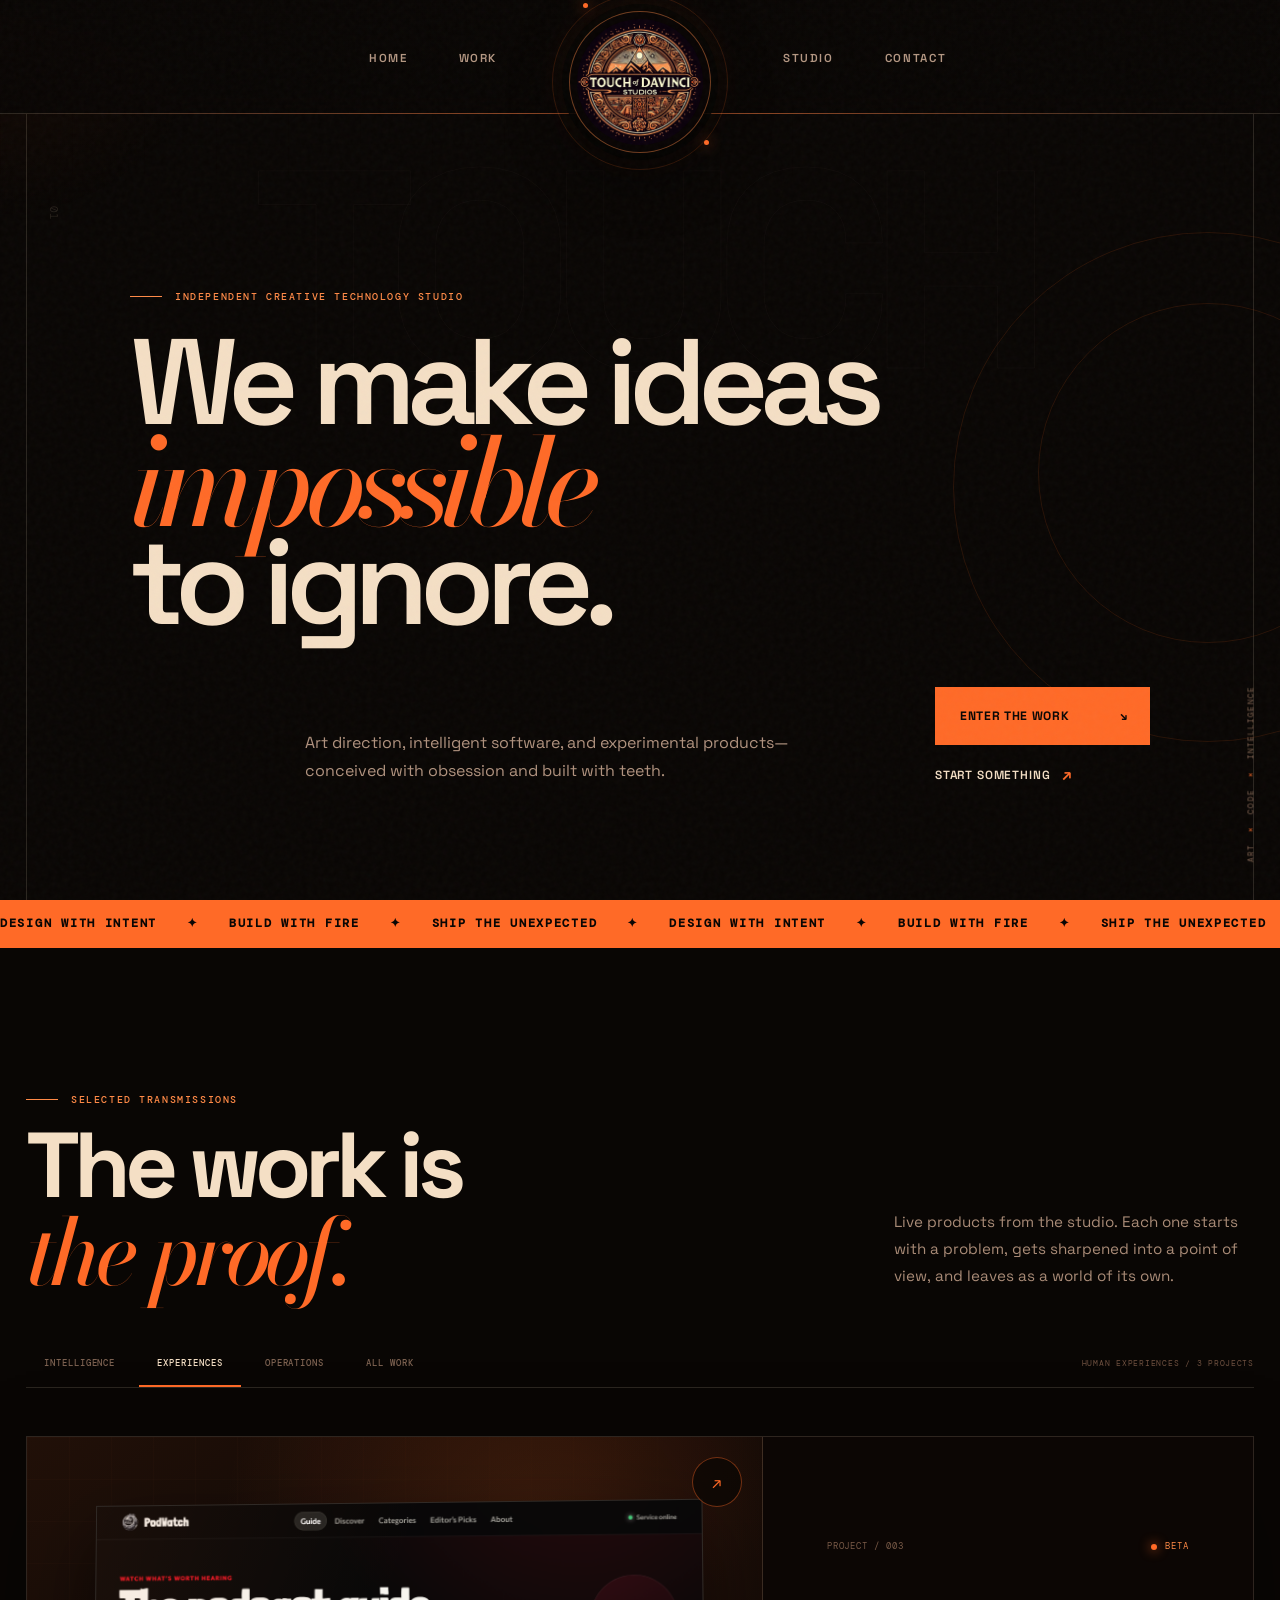
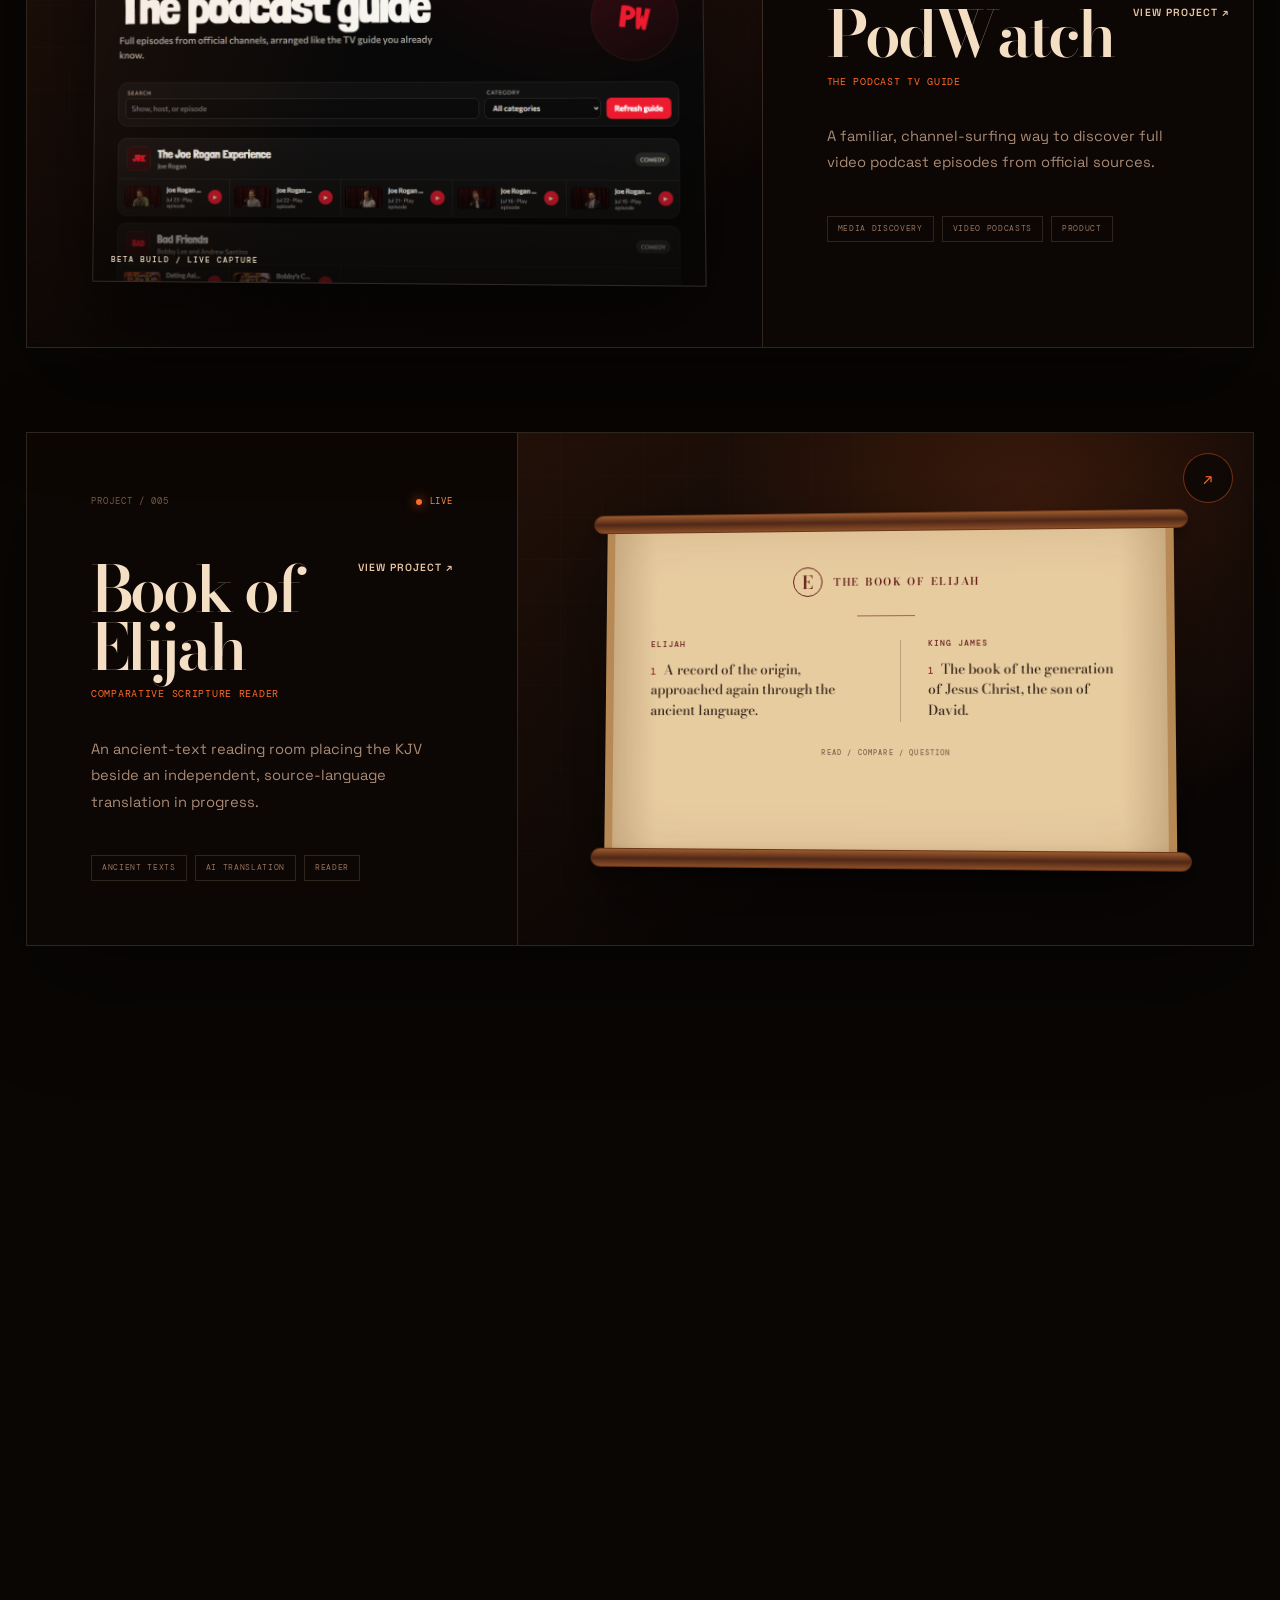
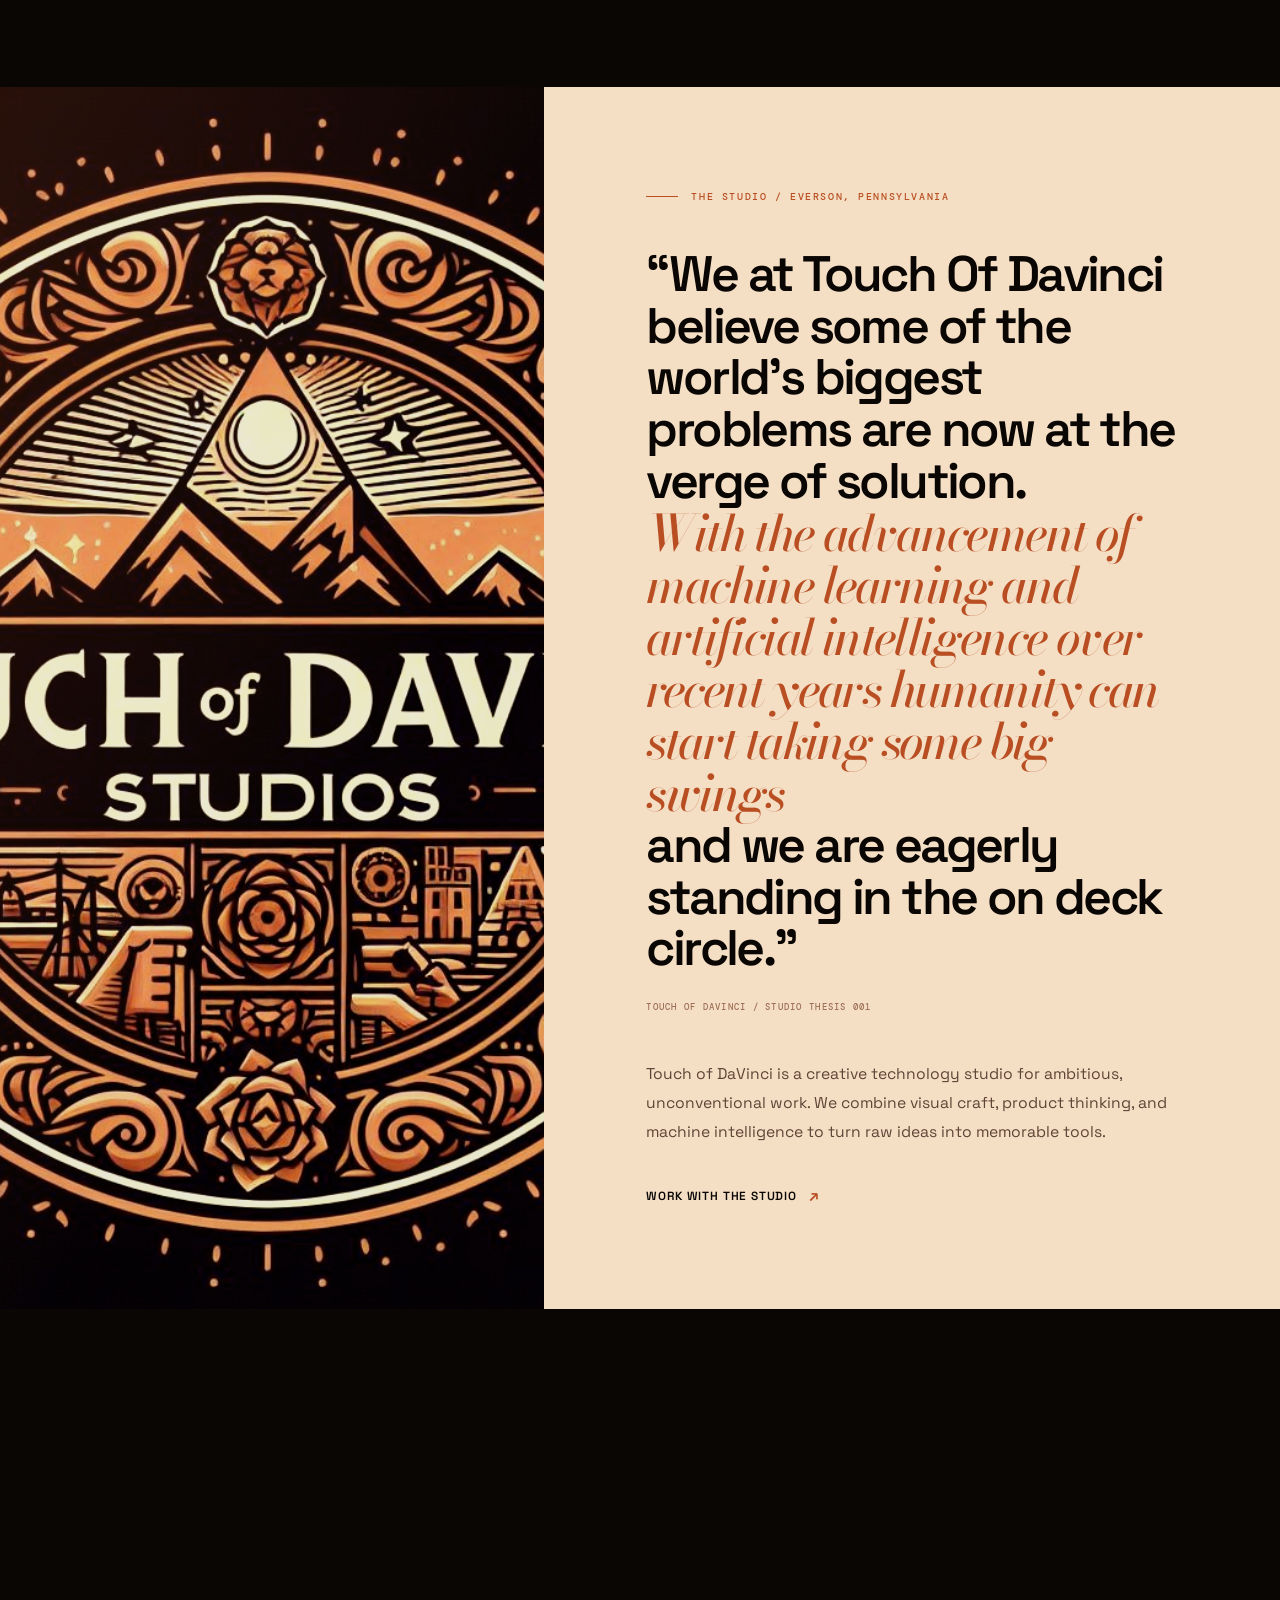
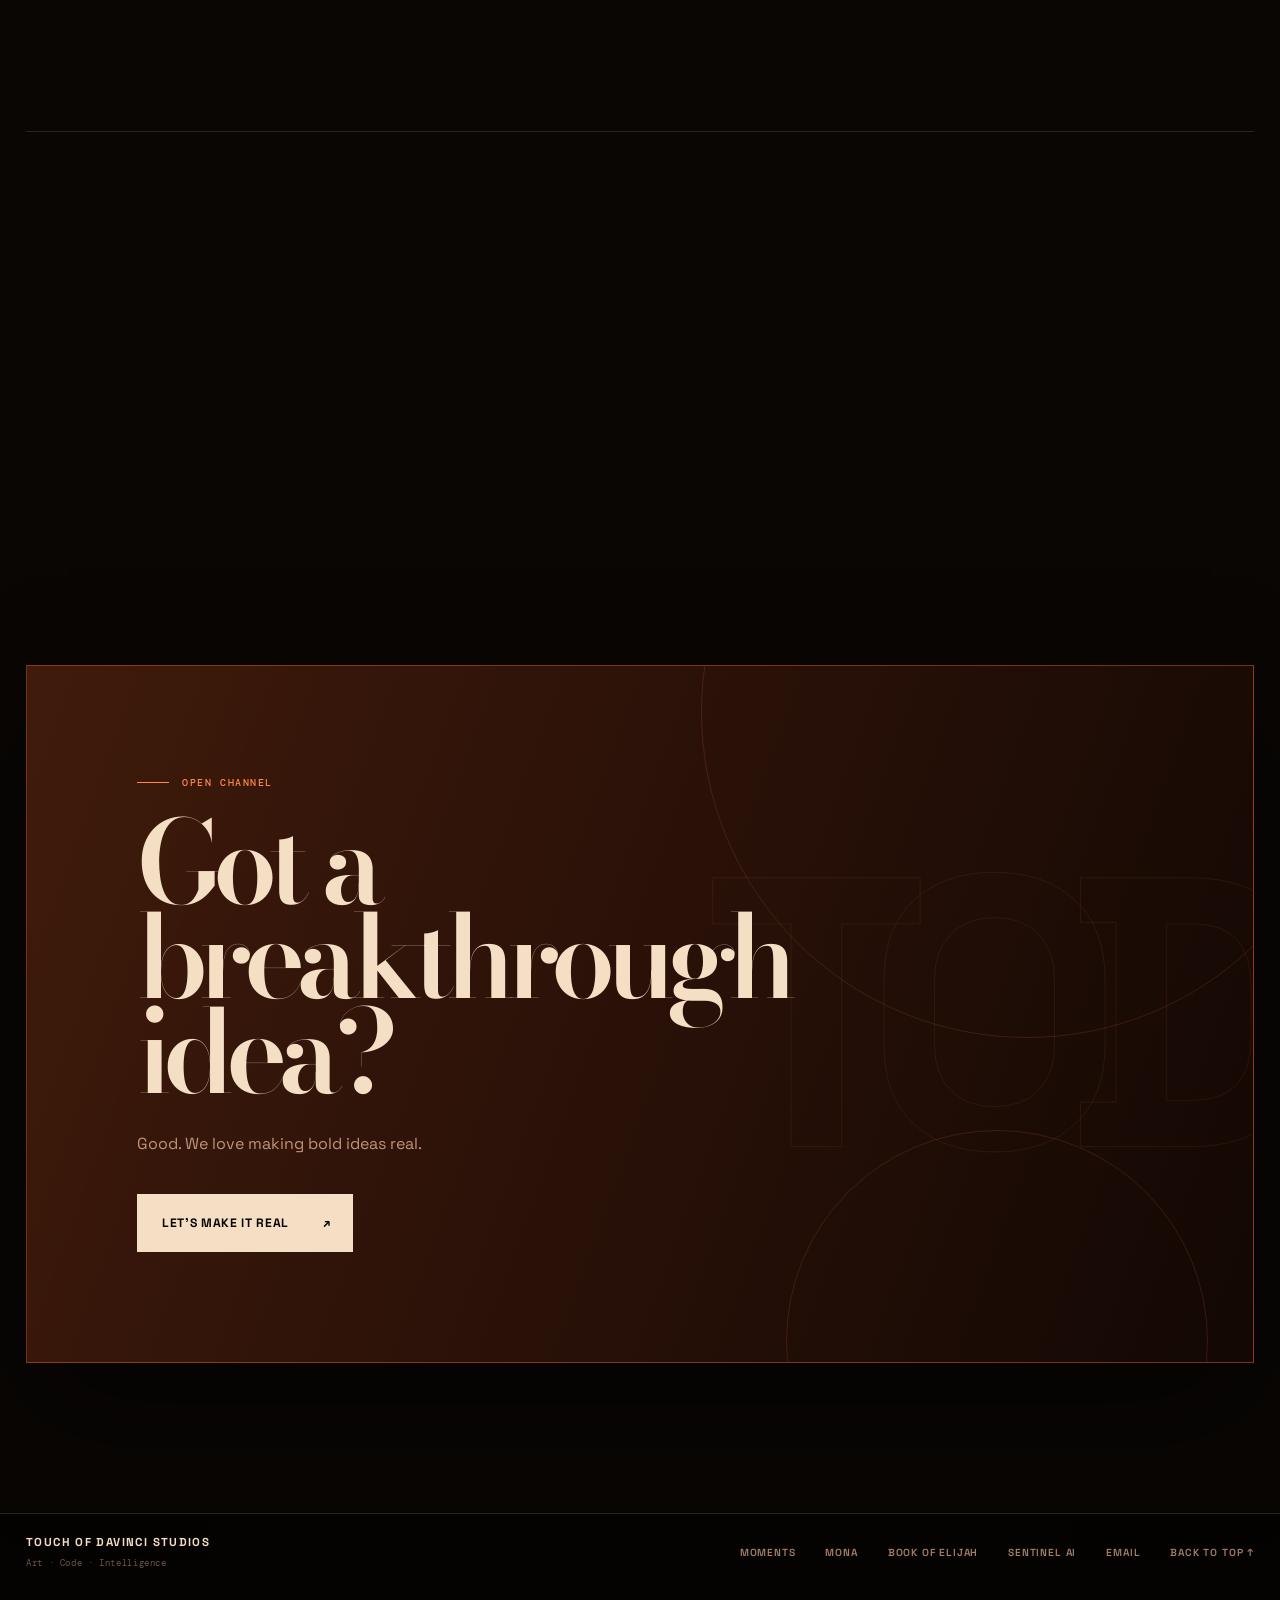
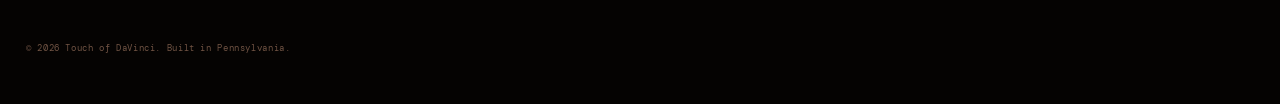
==== commit b50dc654: "Add Sentinel AI to studio work" ====
--- a/public/index.html
+++ b/public/index.html
@@ -183,6 +183,7 @@
         <a href="projects/moments.html">Moments</a>
         <a href="https://mona-frontend-2vie.onrender.com/" target="_blank" rel="noopener">MONA</a>
         <a href="https://book-of-elijah.onrender.com/" target="_blank" rel="noopener">Book of Elijah</a>
+        <a href="https://sentinel-ai.onrender.com/" target="_blank" rel="noopener">Sentinel AI</a>
         <a href="mailto:matthewelijahlogan@gmail.com">Email</a>
         <a href="#top">Back to top ↑</a>
       </div>
--- a/public/styles.css
+++ b/public/styles.css
@@ -1736,6 +1736,158 @@
   color: #f3a9cd;
 }
 
+/* Sentinel AI project transmission */
+.sentinel-screen {
+  position: relative;
+  width: 100%;
+  height: 100%;
+  min-height: 390px;
+  overflow: hidden;
+  border: 1px solid rgba(255, 47, 32, 0.35);
+  background:
+    radial-gradient(circle at 62% 48%, rgba(255, 38, 24, 0.16), transparent 31%),
+    linear-gradient(135deg, #08090b, #111317 56%, #060708);
+}
+
+.sentinel-grid {
+  position: absolute;
+  inset: 0;
+  opacity: 0.16;
+  background-image:
+    linear-gradient(rgba(255, 255, 255, 0.12) 1px, transparent 1px),
+    linear-gradient(90deg, rgba(255, 255, 255, 0.12) 1px, transparent 1px);
+  background-size: 35px 35px;
+  transform: perspective(450px) rotateX(60deg) scale(1.5);
+  transform-origin: bottom;
+}
+
+.sentinel-beam {
+  position: absolute;
+  top: 12%;
+  left: -20%;
+  width: 130%;
+  height: 2px;
+  background: linear-gradient(90deg, transparent, #ff2b1d, #fff, #ff2b1d, transparent);
+  box-shadow: 0 0 18px #ff2b1d;
+  transform: rotate(-19deg);
+  animation: sentinelBeam 4s ease-in-out infinite;
+}
+
+.sentinel-lock {
+  position: absolute;
+  top: 50%;
+  left: 56%;
+  width: 220px;
+  height: 220px;
+  display: grid;
+  place-items: center;
+  border: 1px solid rgba(255, 67, 48, 0.58);
+  border-radius: 50%;
+  transform: translate(-50%, -50%);
+}
+
+.sentinel-lock::before,
+.sentinel-lock::after {
+  content: "";
+  position: absolute;
+  border: 1px dashed rgba(255, 255, 255, 0.18);
+  border-radius: 50%;
+}
+
+.sentinel-lock::before {
+  inset: 15px;
+  animation: haloSpin 14s linear infinite;
+}
+
+.sentinel-lock::after {
+  inset: 50px;
+  border-color: rgba(255, 43, 29, 0.35);
+}
+
+.sentinel-lock strong {
+  color: #f4f4f4;
+  font: 700 5.5rem/1 var(--sans);
+  text-shadow: 5px 0 #ff2b1d, 0 0 30px rgba(255, 43, 29, 0.55);
+}
+
+.sentinel-lock > i {
+  position: absolute;
+  bottom: 22px;
+  color: #ff4432;
+  font: 500 0.48rem/1 var(--mono);
+  letter-spacing: 0.16em;
+}
+
+.sentinel-crosshair::before,
+.sentinel-crosshair::after {
+  content: "";
+  position: absolute;
+  top: 50%;
+  left: 50%;
+  background: rgba(255, 43, 29, 0.7);
+}
+
+.sentinel-crosshair::before {
+  width: 280px;
+  height: 1px;
+  transform: translate(-50%, -50%);
+}
+
+.sentinel-crosshair::after {
+  width: 1px;
+  height: 280px;
+  transform: translate(-50%, -50%);
+}
+
+.sentinel-readout {
+  position: absolute;
+  top: 22px;
+  right: 24px;
+  left: 24px;
+  display: flex;
+  justify-content: space-between;
+  color: #747a80;
+  font: 500 0.5rem/1 var(--mono);
+  letter-spacing: 0.13em;
+}
+
+.sentinel-readout b {
+  color: #bfc3c7;
+  font-weight: 500;
+}
+
+.sentinel-readout i {
+  color: #ff2b1d;
+  font-style: normal;
+}
+
+.sentinel-signals {
+  position: absolute;
+  right: 25px;
+  bottom: 24px;
+  left: 25px;
+  height: 32px;
+  display: flex;
+  align-items: flex-end;
+  gap: 5px;
+}
+
+.sentinel-signals i {
+  width: 3px;
+  background: #ff2b1d;
+  box-shadow: 0 0 8px rgba(255, 43, 29, 0.7);
+}
+
+.sentinel-signals i:nth-child(1) { height: 7px; }
+.sentinel-signals i:nth-child(2) { height: 18px; }
+.sentinel-signals i:nth-child(3) { height: 30px; }
+.sentinel-signals i:nth-child(4) { height: 14px; }
+.sentinel-signals i:nth-child(5) { height: 22px; }
+
+@keyframes sentinelBeam {
+  50% { transform: translateY(190px) rotate(-19deg); opacity: 0.45; }
+}
+
 .moments-preview {
   background:
     radial-gradient(circle at 76% 16%, rgba(243, 169, 205, 0.13), transparent 20rem),
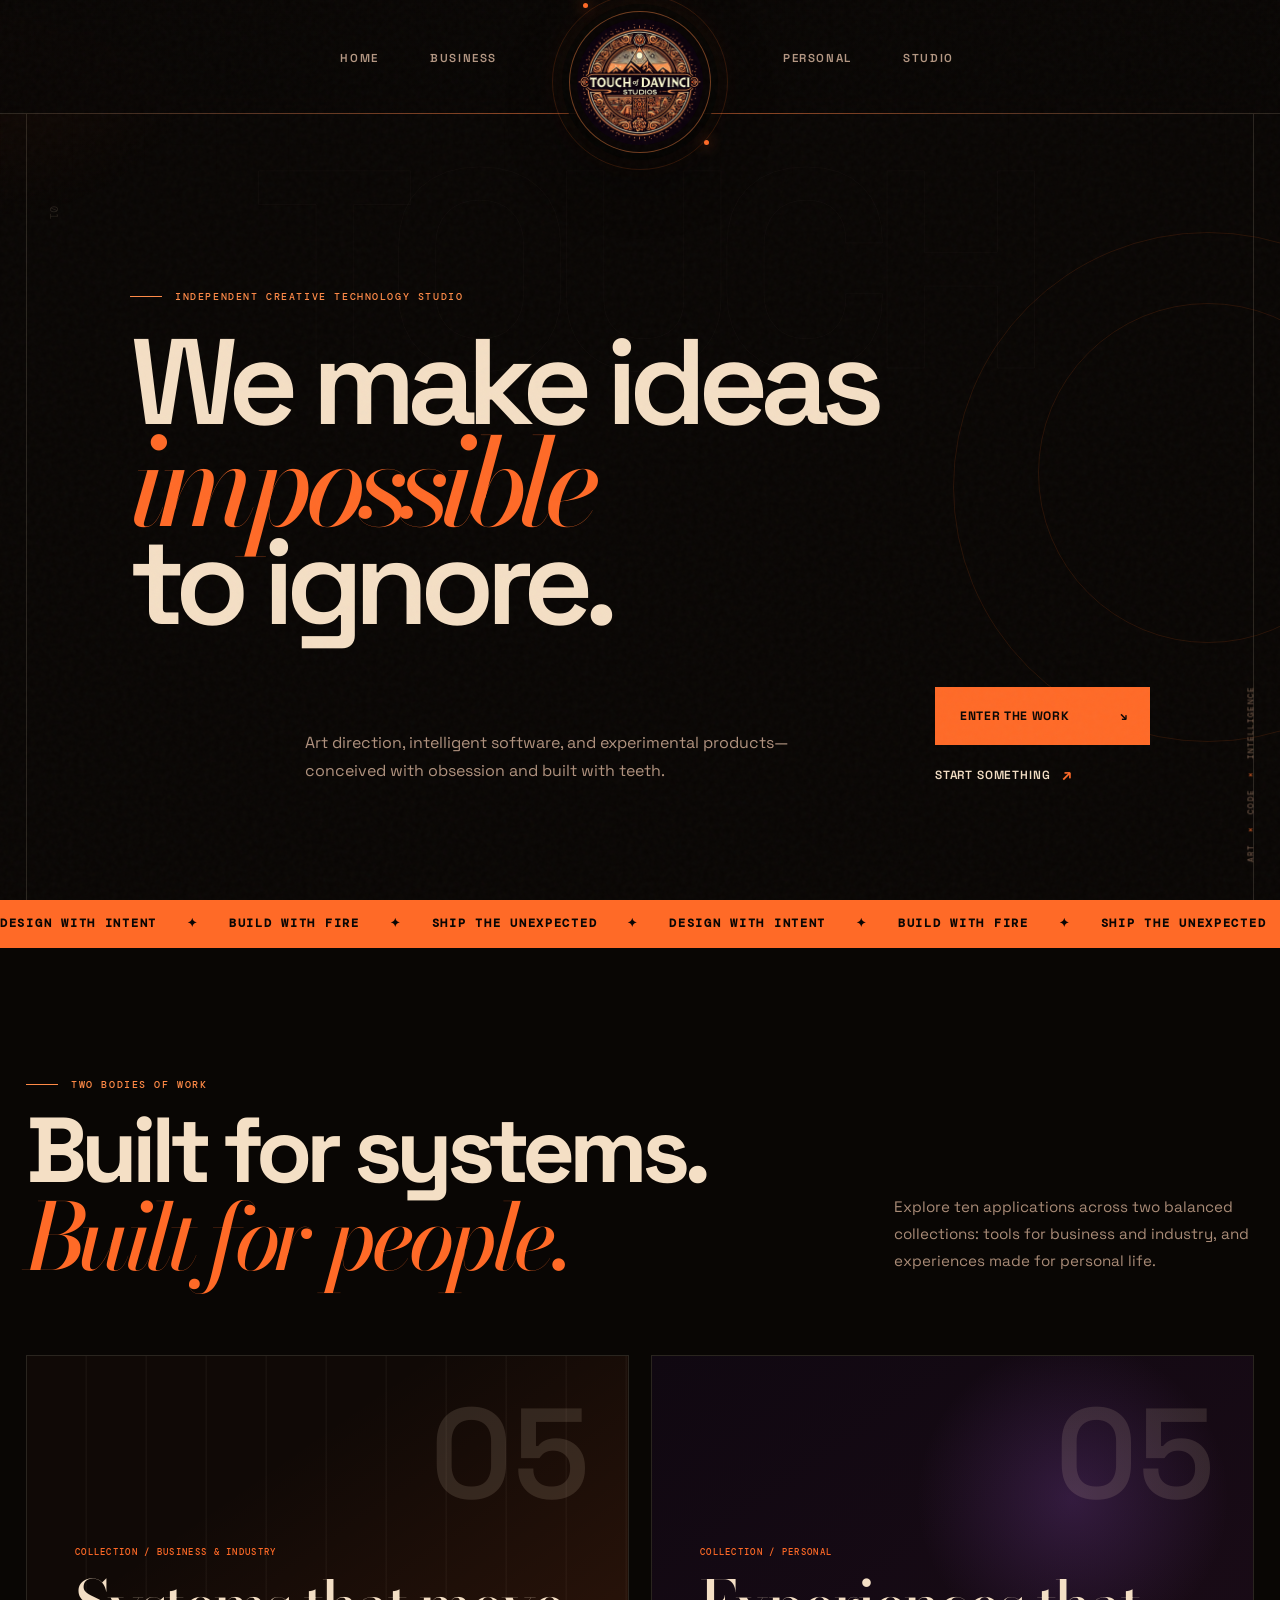
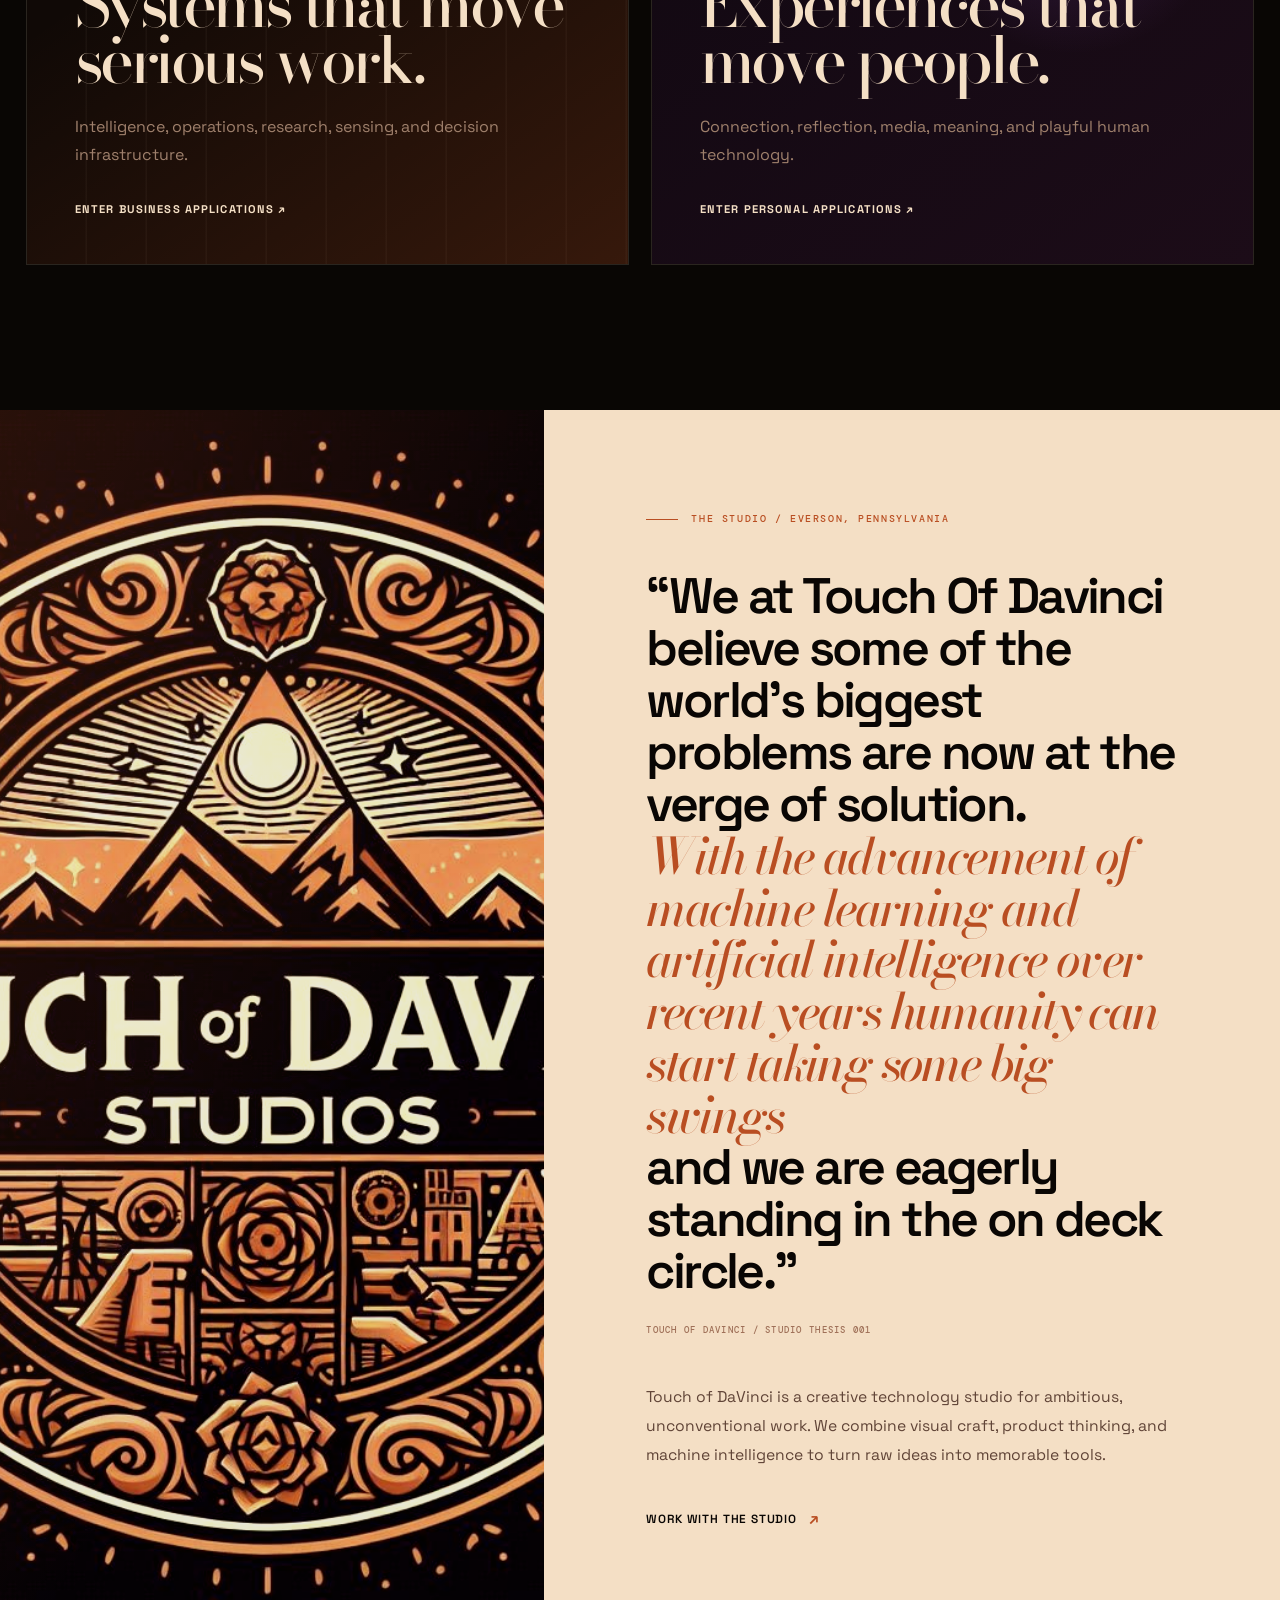
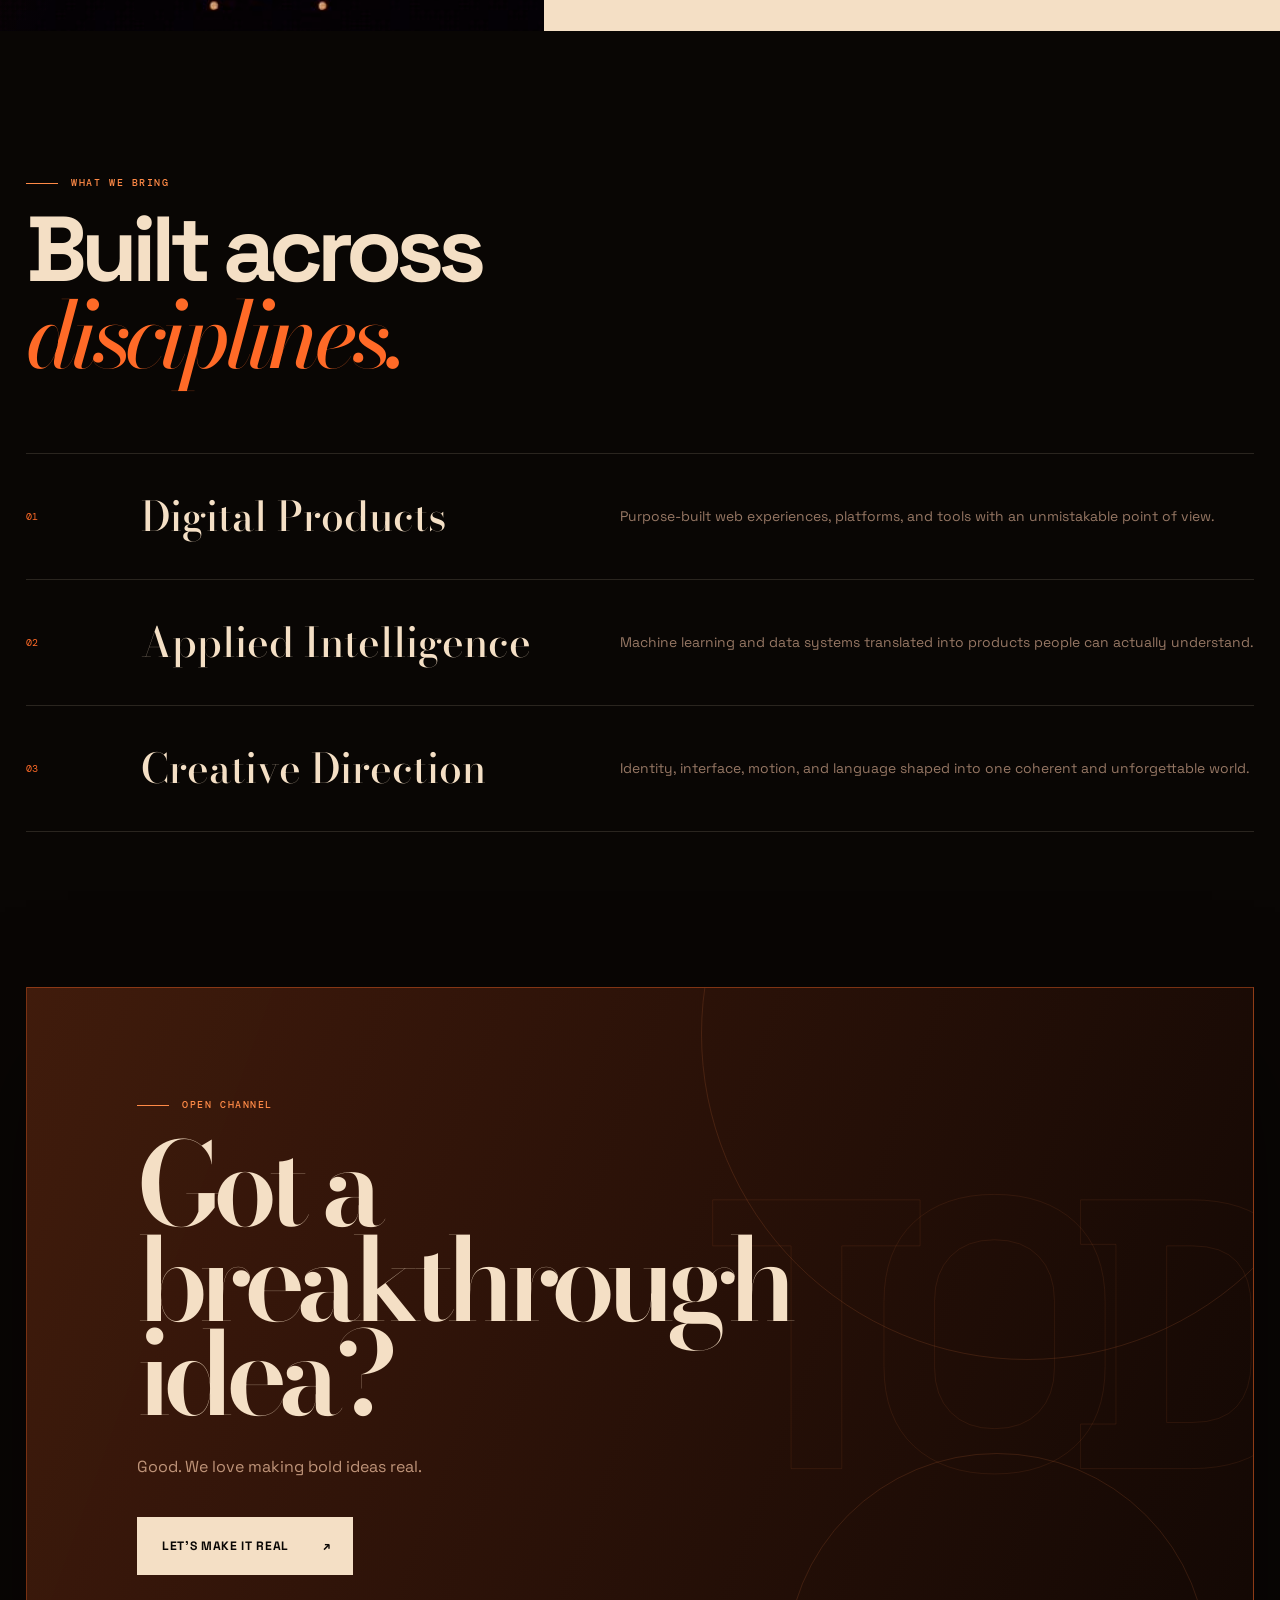
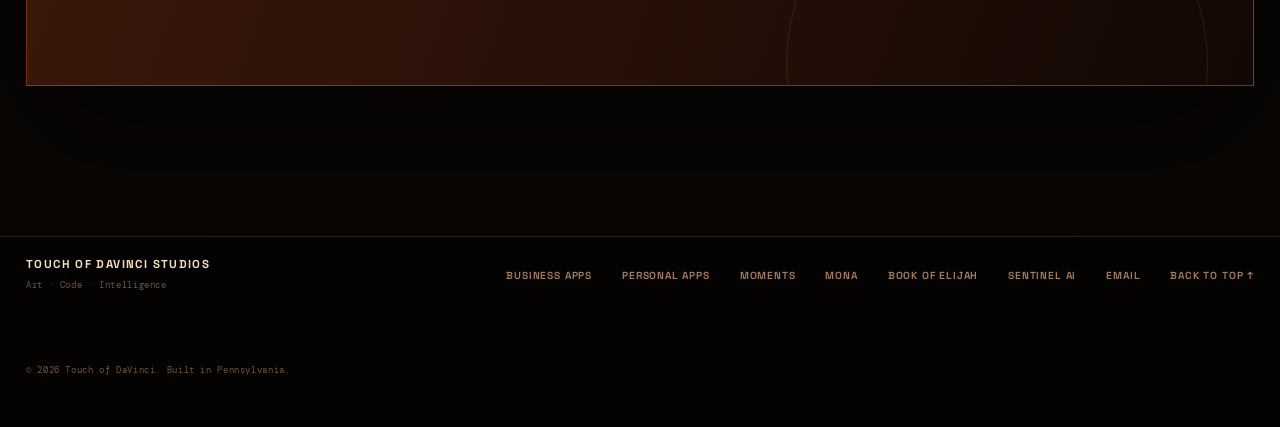
==== commit 24ef9f91: "Split business and personal portfolios" ====
--- a/public/index.html
+++ b/public/index.html
@@ -23,7 +23,7 @@
     <div class="topbar-inner">
       <nav class="menu menu-left" aria-label="Primary navigation">
         <a href="#top">Home</a>
-        <a href="#work">Work</a>
+        <a href="business.html">Business</a>
       </nav>
 
       <a class="logo-mount" href="#top" aria-label="Touch of DaVinci Studios home">
@@ -32,8 +32,8 @@
       </a>
 
       <nav class="menu menu-right" aria-label="Secondary navigation">
+        <a href="personal.html">Personal</a>
         <a href="#studio">Studio</a>
-        <a href="#contact">Contact</a>
       </nav>
     </div>
   </header>
@@ -57,7 +57,7 @@
             conceived with obsession and built with teeth.
           </p>
           <div class="hero-actions">
-            <a class="button button-primary" href="#work">
+            <a class="button button-primary" href="#portfolios">
               Enter the work <span>↘</span>
             </a>
             <a class="text-link" href="#contact">Start something <span>↗</span></a>
@@ -81,29 +81,34 @@
       </div>
     </div>
 
-    <section class="work section-shell" id="work">
+    <section class="portfolio-gateways section-shell" id="portfolios">
       <header class="section-heading reveal">
         <div>
-          <p class="eyebrow"><span></span> Selected transmissions</p>
-          <h2>The work is<br><em>the proof.</em></h2>
+          <p class="eyebrow"><span></span> Two bodies of work</p>
+          <h2>Built for systems.<br><em>Built for people.</em></h2>
         </div>
         <p class="section-intro">
-          Live products from the studio. Each one starts with a problem,
-          gets sharpened into a point of view, and leaves as a world of its own.
+          Explore ten applications across two balanced collections: tools for
+          business and industry, and experiences made for personal life.
         </p>
       </header>
 
-      <div class="project-categories reveal" aria-label="Project categories">
-        <div class="category-tabs" role="group" aria-label="Filter studio work">
-          <button type="button" data-category="intelligence">Intelligence</button>
-          <button type="button" data-category="experiences" aria-pressed="true">Experiences</button>
-          <button type="button" data-category="operations">Operations</button>
-          <button type="button" data-category="all">All work</button>
-        </div>
-        <p id="categorySummary" aria-live="polite"></p>
-      </div>
-
-      <div class="project-grid" id="projectGrid" aria-live="polite"></div>
+      <div class="gateway-grid reveal">
+        <a class="gateway-card gateway-business" href="business.html">
+          <span class="gateway-index">05</span>
+          <span>COLLECTION / BUSINESS &amp; INDUSTRY</span>
+          <h3>Systems that move serious work.</h3>
+          <p>Intelligence, operations, research, sensing, and decision infrastructure.</p>
+          <b>ENTER BUSINESS APPLICATIONS &#8599;</b>
+        </a>
+        <a class="gateway-card gateway-personal" href="personal.html">
+          <span class="gateway-index">05</span>
+          <span>COLLECTION / PERSONAL</span>
+          <h3>Experiences that move people.</h3>
+          <p>Connection, reflection, media, meaning, and playful human technology.</p>
+          <b>ENTER PERSONAL APPLICATIONS &#8599;</b>
+        </a>
+      </div>
     </section>
 
     <section class="manifesto" id="studio">
@@ -180,6 +185,8 @@
         <span>Art · Code · Intelligence</span>
       </div>
       <div class="footer-links">
+        <a href="business.html">Business Apps</a>
+        <a href="personal.html">Personal Apps</a>
         <a href="projects/moments.html">Moments</a>
         <a href="https://mona-frontend-2vie.onrender.com/" target="_blank" rel="noopener">MONA</a>
         <a href="https://book-of-elijah.onrender.com/" target="_blank" rel="noopener">Book of Elijah</a>
--- a/public/styles.css
+++ b/public/styles.css
@@ -1888,6 +1888,326 @@
   50% { transform: translateY(190px) rotate(-19deg); opacity: 0.45; }
 }
 
+/* Personal collection visuals */
+.grade-screen,
+.cupid-screen {
+  position: relative;
+  width: 100%;
+  height: 100%;
+  min-height: 390px;
+  overflow: hidden;
+}
+
+.grade-screen {
+  background:
+    radial-gradient(circle at 68% 42%, rgba(215, 170, 65, 0.2), transparent 25%),
+    linear-gradient(135deg, #050505, #17130a 58%, #020202);
+}
+
+.grade-lines {
+  position: absolute;
+  inset: 0;
+  opacity: 0.22;
+  background-image:
+    linear-gradient(rgba(214, 169, 61, 0.17) 1px, transparent 1px),
+    linear-gradient(90deg, rgba(214, 169, 61, 0.17) 1px, transparent 1px);
+  background-size: 48px 48px;
+  transform: perspective(500px) rotateX(58deg) scale(1.45);
+  transform-origin: bottom;
+}
+
+.grade-mark {
+  position: absolute;
+  top: 50%;
+  left: 67%;
+  width: 220px;
+  height: 220px;
+  display: grid;
+  place-items: center;
+  border: 1px solid rgba(218, 172, 64, 0.52);
+  border-radius: 50%;
+  box-shadow: 0 0 45px rgba(206, 158, 47, 0.12);
+  transform: translate(-50%, -50%);
+}
+
+.grade-mark::before {
+  content: "";
+  position: absolute;
+  inset: 18px;
+  border: 1px dashed rgba(255, 226, 154, 0.25);
+  border-radius: 50%;
+  animation: haloSpin 18s linear infinite;
+}
+
+.grade-mark span {
+  color: #e4bd5d;
+  font: 600 8rem/1 var(--serif);
+  text-shadow: 0 0 28px rgba(223, 177, 67, 0.28);
+}
+
+.grade-mark i {
+  position: absolute;
+  bottom: 32px;
+  color: #a98338;
+  font: 500 0.46rem/1 var(--mono);
+  letter-spacing: 0.15em;
+}
+
+.grade-copy,
+.cupid-copy {
+  position: absolute;
+  top: 30px;
+  left: 30px;
+  z-index: 2;
+}
+
+.grade-copy span,
+.cupid-copy span {
+  display: block;
+  color: #9e7d35;
+  font: 500 0.5rem/1 var(--mono);
+  letter-spacing: 0.14em;
+}
+
+.grade-copy strong,
+.cupid-copy strong {
+  display: block;
+  margin-top: 18px;
+  color: #f4dfaa;
+  font: 600 clamp(2.4rem, 5vw, 4.8rem)/0.85 var(--sans);
+  letter-spacing: -0.065em;
+}
+
+.cupid-screen {
+  background:
+    radial-gradient(circle at 62% 48%, rgba(255, 71, 106, 0.28), transparent 26%),
+    linear-gradient(140deg, #19070c, #3a0c19 55%, #0d0508);
+}
+
+.cupid-screen::before {
+  content: "";
+  position: absolute;
+  inset: 0;
+  opacity: 0.1;
+  background-image:
+    linear-gradient(rgba(255, 255, 255, 0.12) 1px, transparent 1px),
+    linear-gradient(90deg, rgba(255, 255, 255, 0.12) 1px, transparent 1px);
+  background-size: 32px 32px;
+}
+
+.cupid-heart {
+  position: absolute;
+  top: 49%;
+  left: 69%;
+  width: 130px;
+  height: 118px;
+  transform: translate(-50%, -50%) rotate(-45deg);
+}
+
+.cupid-heart::before,
+.cupid-heart::after,
+.cupid-heart span {
+  content: "";
+  position: absolute;
+  background: #ff315d;
+  box-shadow: 0 0 35px rgba(255, 49, 93, 0.55);
+}
+
+.cupid-heart span {
+  inset: 30px 0 0;
+}
+
+.cupid-heart::before,
+.cupid-heart::after {
+  width: 100px;
+  height: 100px;
+  border-radius: 50%;
+}
+
+.cupid-heart::before {
+  top: -20px;
+  left: 0;
+}
+
+.cupid-heart::after {
+  top: 30px;
+  right: -50px;
+}
+
+.cupid-arrow {
+  position: absolute;
+  top: 52%;
+  left: 42%;
+  z-index: 3;
+  width: 54%;
+  height: 2px;
+  background: linear-gradient(90deg, transparent, #fff0e8, #ff315d);
+  box-shadow: 0 0 14px #ff315d;
+  transform: rotate(-18deg);
+}
+
+.cupid-copy span {
+  color: #d9859a;
+}
+
+.cupid-copy strong {
+  color: #fff0e8;
+}
+
+.cupid-score {
+  position: absolute;
+  right: 25px;
+  bottom: 22px;
+  color: #ff7293;
+  font: 500 0.52rem/1 var(--mono);
+  letter-spacing: 0.14em;
+}
+
+/* Application collection gateways and pages */
+.portfolio-gateways {
+  padding-top: 130px;
+  padding-bottom: 145px;
+}
+
+.gateway-grid {
+  margin-top: 62px;
+  display: grid;
+  grid-template-columns: repeat(2, minmax(0, 1fr));
+  gap: 22px;
+}
+
+.gateway-card {
+  position: relative;
+  min-height: 510px;
+  padding: 48px;
+  display: flex;
+  flex-direction: column;
+  justify-content: flex-end;
+  overflow: hidden;
+  border: 1px solid var(--line);
+  color: var(--cream);
+  text-decoration: none;
+  transition: border-color 0.3s ease, transform 0.3s ease;
+}
+
+.gateway-card::before {
+  content: "";
+  position: absolute;
+  inset: 0;
+  z-index: -1;
+  transition: transform 0.45s ease;
+}
+
+.gateway-business::before {
+  background:
+    linear-gradient(145deg, transparent 30%, rgba(255, 106, 39, 0.16)),
+    repeating-linear-gradient(90deg, transparent 0 58px, rgba(244, 223, 197, 0.04) 59px 60px),
+    #100906;
+}
+
+.gateway-personal::before {
+  background:
+    radial-gradient(circle at 70% 28%, rgba(188, 106, 255, 0.18), transparent 28%),
+    linear-gradient(145deg, #100811, #1c0c18);
+}
+
+.gateway-card:hover {
+  border-color: var(--orange);
+  transform: translateY(-6px);
+}
+
+.gateway-card:hover::before {
+  transform: scale(1.035);
+}
+
+.gateway-index {
+  position: absolute;
+  top: 34px;
+  right: 38px;
+  color: rgba(244, 223, 197, 0.13);
+  font: 600 8rem/1 var(--sans);
+}
+
+.gateway-card > span:not(.gateway-index) {
+  color: var(--orange);
+  font: 500 0.58rem/1 var(--mono);
+  letter-spacing: 0.14em;
+}
+
+.gateway-card h3 {
+  max-width: 500px;
+  margin-top: 20px;
+  font: 500 clamp(3.2rem, 5vw, 5.8rem)/0.87 var(--serif);
+  letter-spacing: -0.055em;
+}
+
+.gateway-card p {
+  max-width: 520px;
+  margin-top: 25px;
+  color: #9f806c;
+  line-height: 1.7;
+}
+
+.gateway-card b {
+  margin-top: 34px;
+  font-size: 0.7rem;
+  letter-spacing: 0.1em;
+}
+
+.collection-hero {
+  position: relative;
+  min-height: 570px;
+  padding: 150px 70px 80px;
+  overflow: hidden;
+  border-right: 1px solid var(--line);
+  border-left: 1px solid var(--line);
+}
+
+.collection-hero h1 {
+  max-width: 980px;
+  margin-top: 27px;
+  font: 600 clamp(5rem, 10vw, 10rem)/0.8 var(--sans);
+  letter-spacing: -0.08em;
+}
+
+.collection-hero h1 em {
+  display: block;
+  color: var(--orange);
+  font-family: var(--serif);
+  font-weight: 500;
+}
+
+.collection-hero > p:last-child {
+  max-width: 640px;
+  margin-top: 42px;
+  color: #a68772;
+  line-height: 1.75;
+}
+
+.collection-work {
+  padding-top: 90px;
+}
+
+.collection-switch {
+  display: flex;
+  gap: 12px;
+}
+
+.collection-switch a {
+  padding: 12px 16px;
+  border: 1px solid var(--line);
+  color: #987965;
+  font: 500 0.58rem/1 var(--mono);
+  letter-spacing: 0.1em;
+  text-decoration: none;
+  text-transform: uppercase;
+}
+
+.collection-switch a[aria-current="page"] {
+  border-color: var(--orange);
+  color: var(--cream);
+}
+
 .moments-preview {
   background:
     radial-gradient(circle at 76% 16%, rgba(243, 169, 205, 0.13), transparent 20rem),
@@ -2007,6 +2327,10 @@
   }
 
   .manifesto {
+    grid-template-columns: 1fr;
+  }
+
+  .gateway-grid {
     grid-template-columns: 1fr;
   }
 
@@ -2114,6 +2438,34 @@
     padding-bottom: 100px;
   }
 
+  .portfolio-gateways {
+    padding-top: 90px;
+    padding-bottom: 95px;
+  }
+
+  .gateway-card {
+    min-height: 430px;
+    padding: 30px 25px;
+  }
+
+  .gateway-index {
+    font-size: 5.5rem;
+  }
+
+  .collection-hero {
+    min-height: 500px;
+    padding: 115px 25px 60px;
+  }
+
+  .collection-hero h1 {
+    font-size: clamp(4rem, 19vw, 6rem);
+  }
+
+  .collection-switch {
+    align-items: stretch;
+    flex-direction: column;
+  }
+
   .section-heading {
     margin-bottom: 48px;
   }
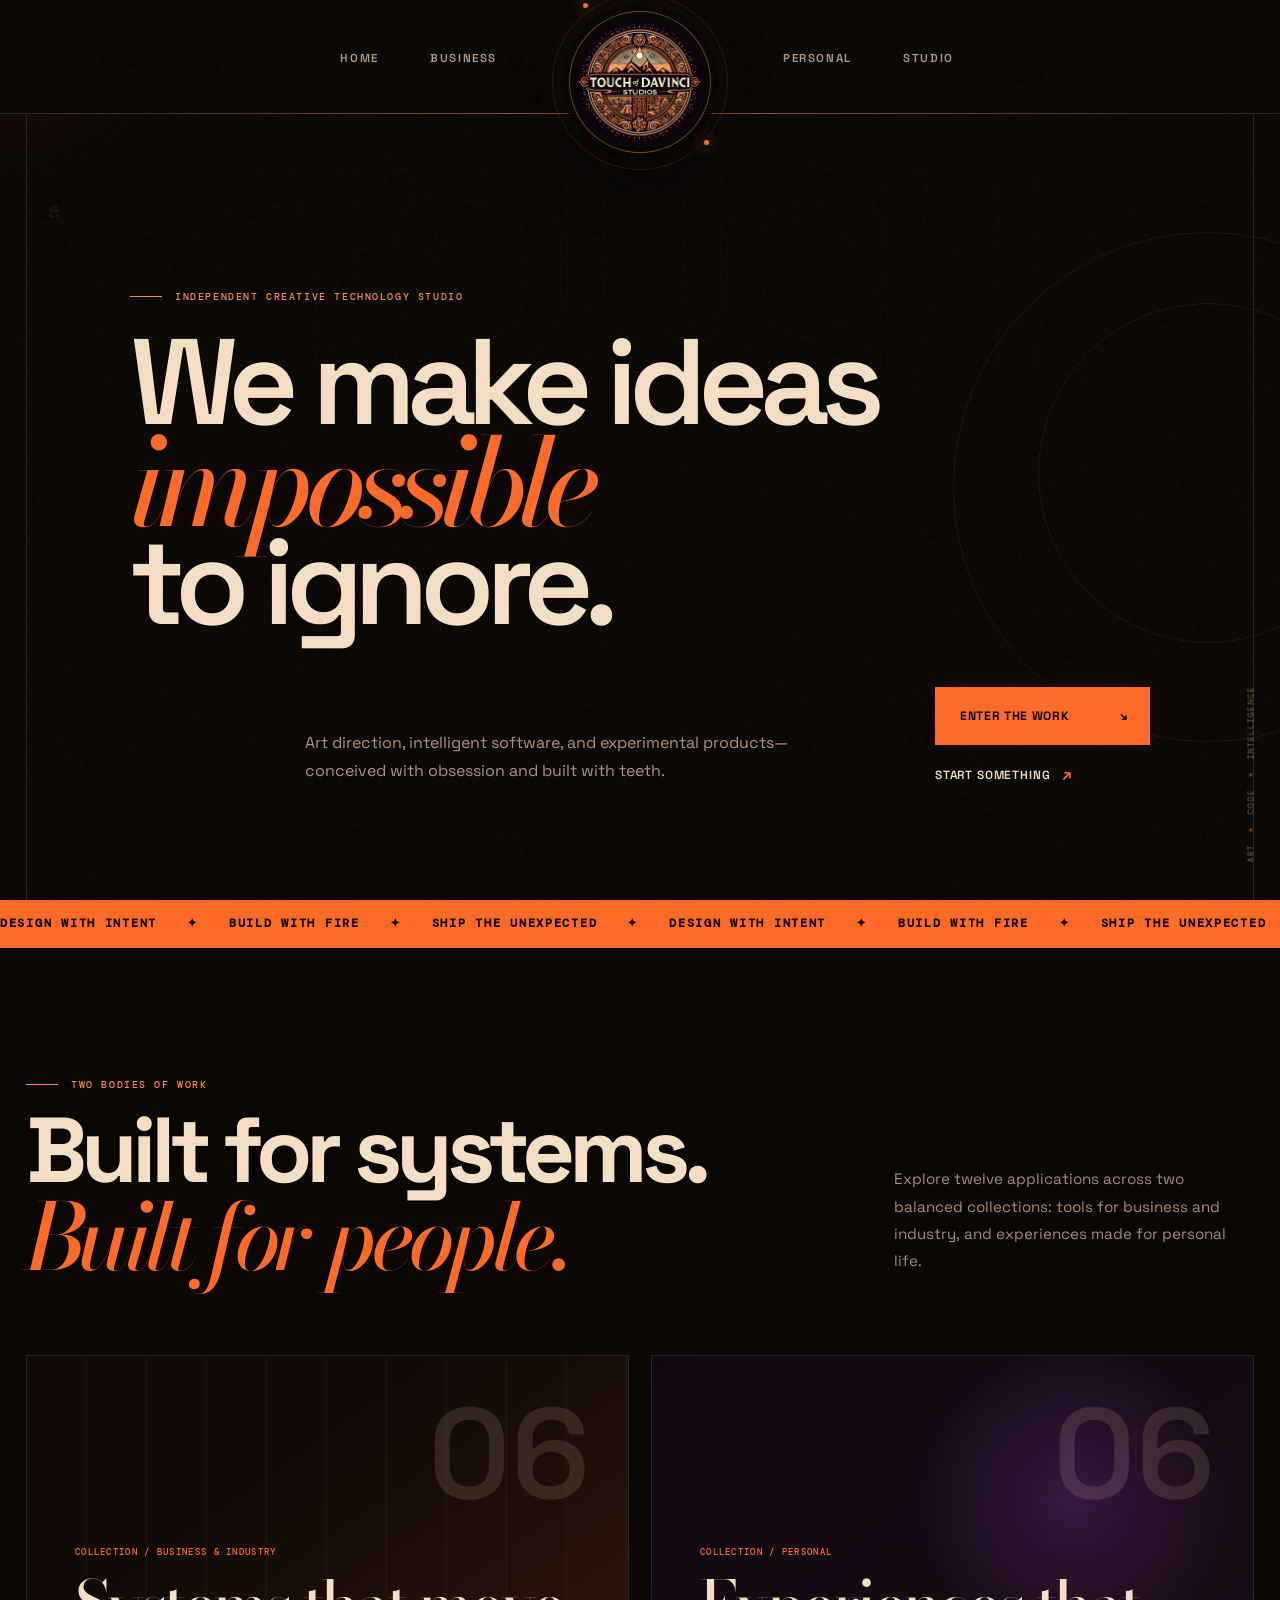
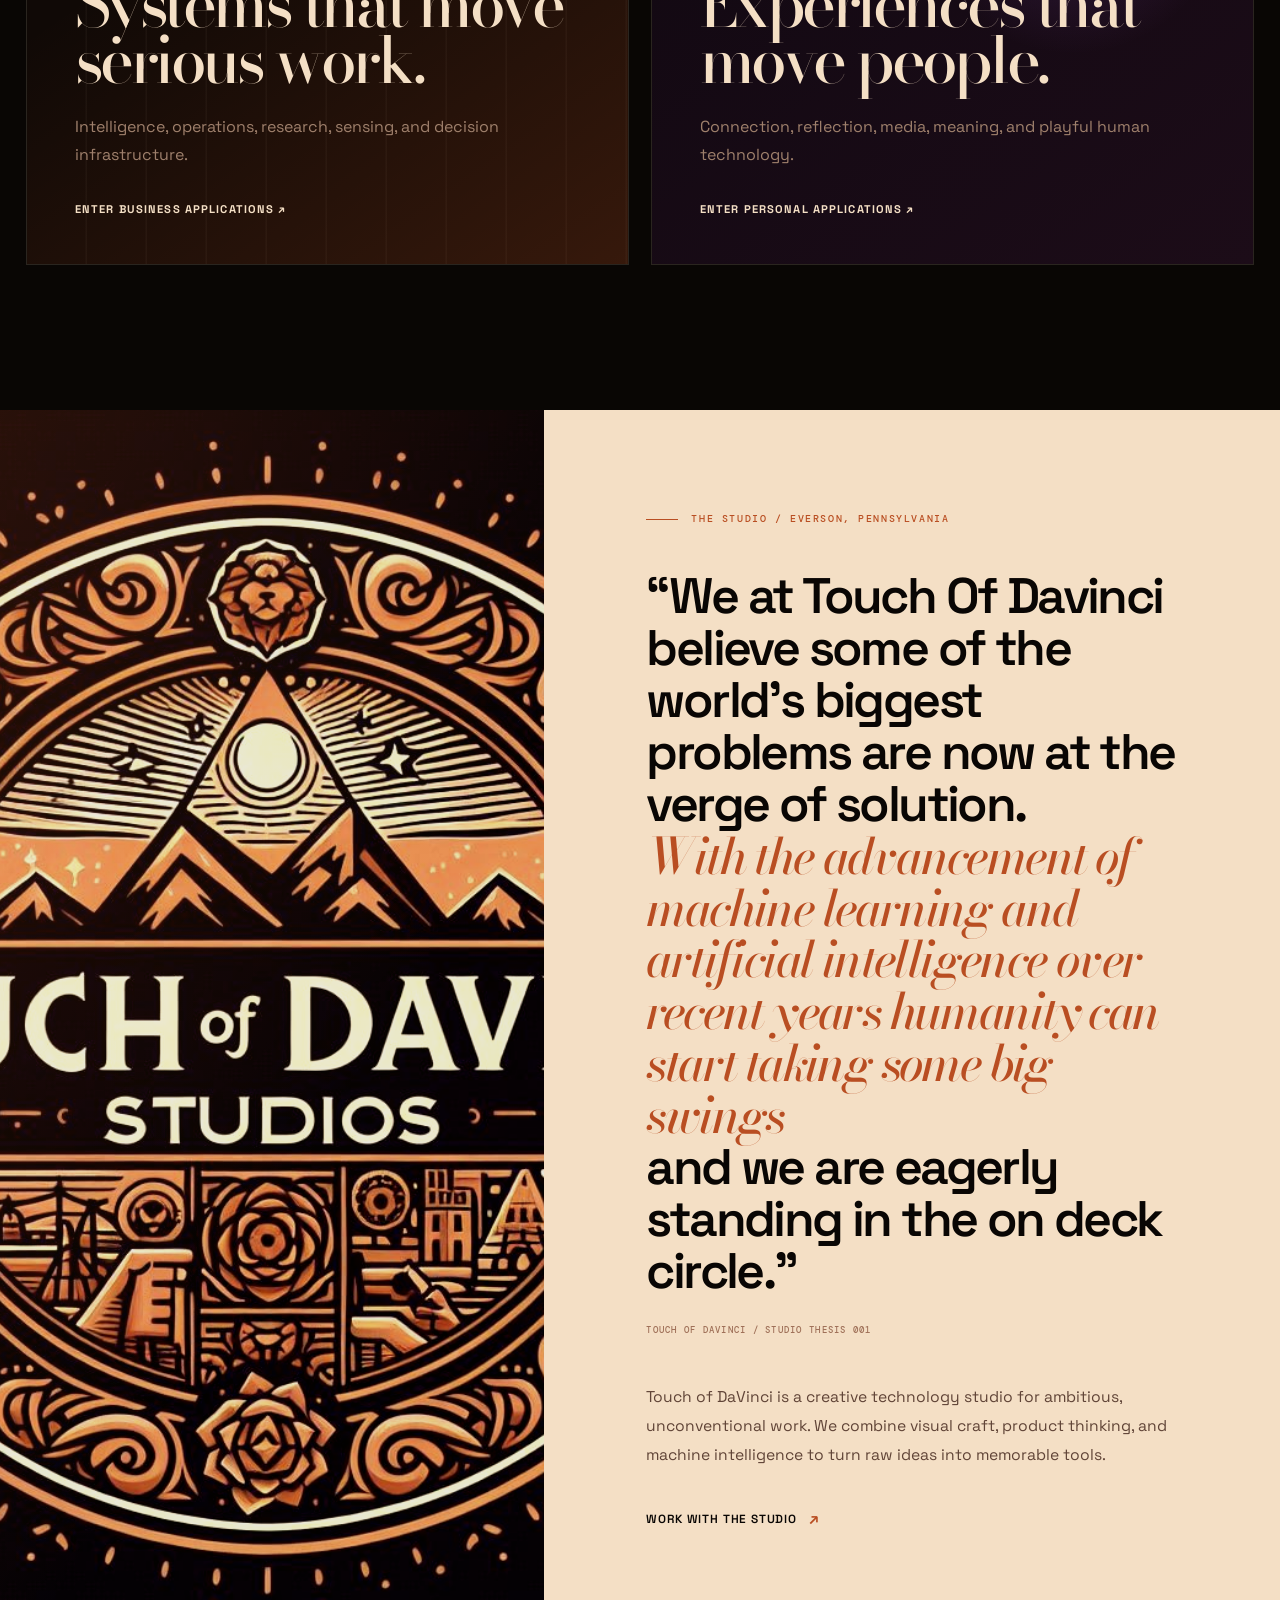
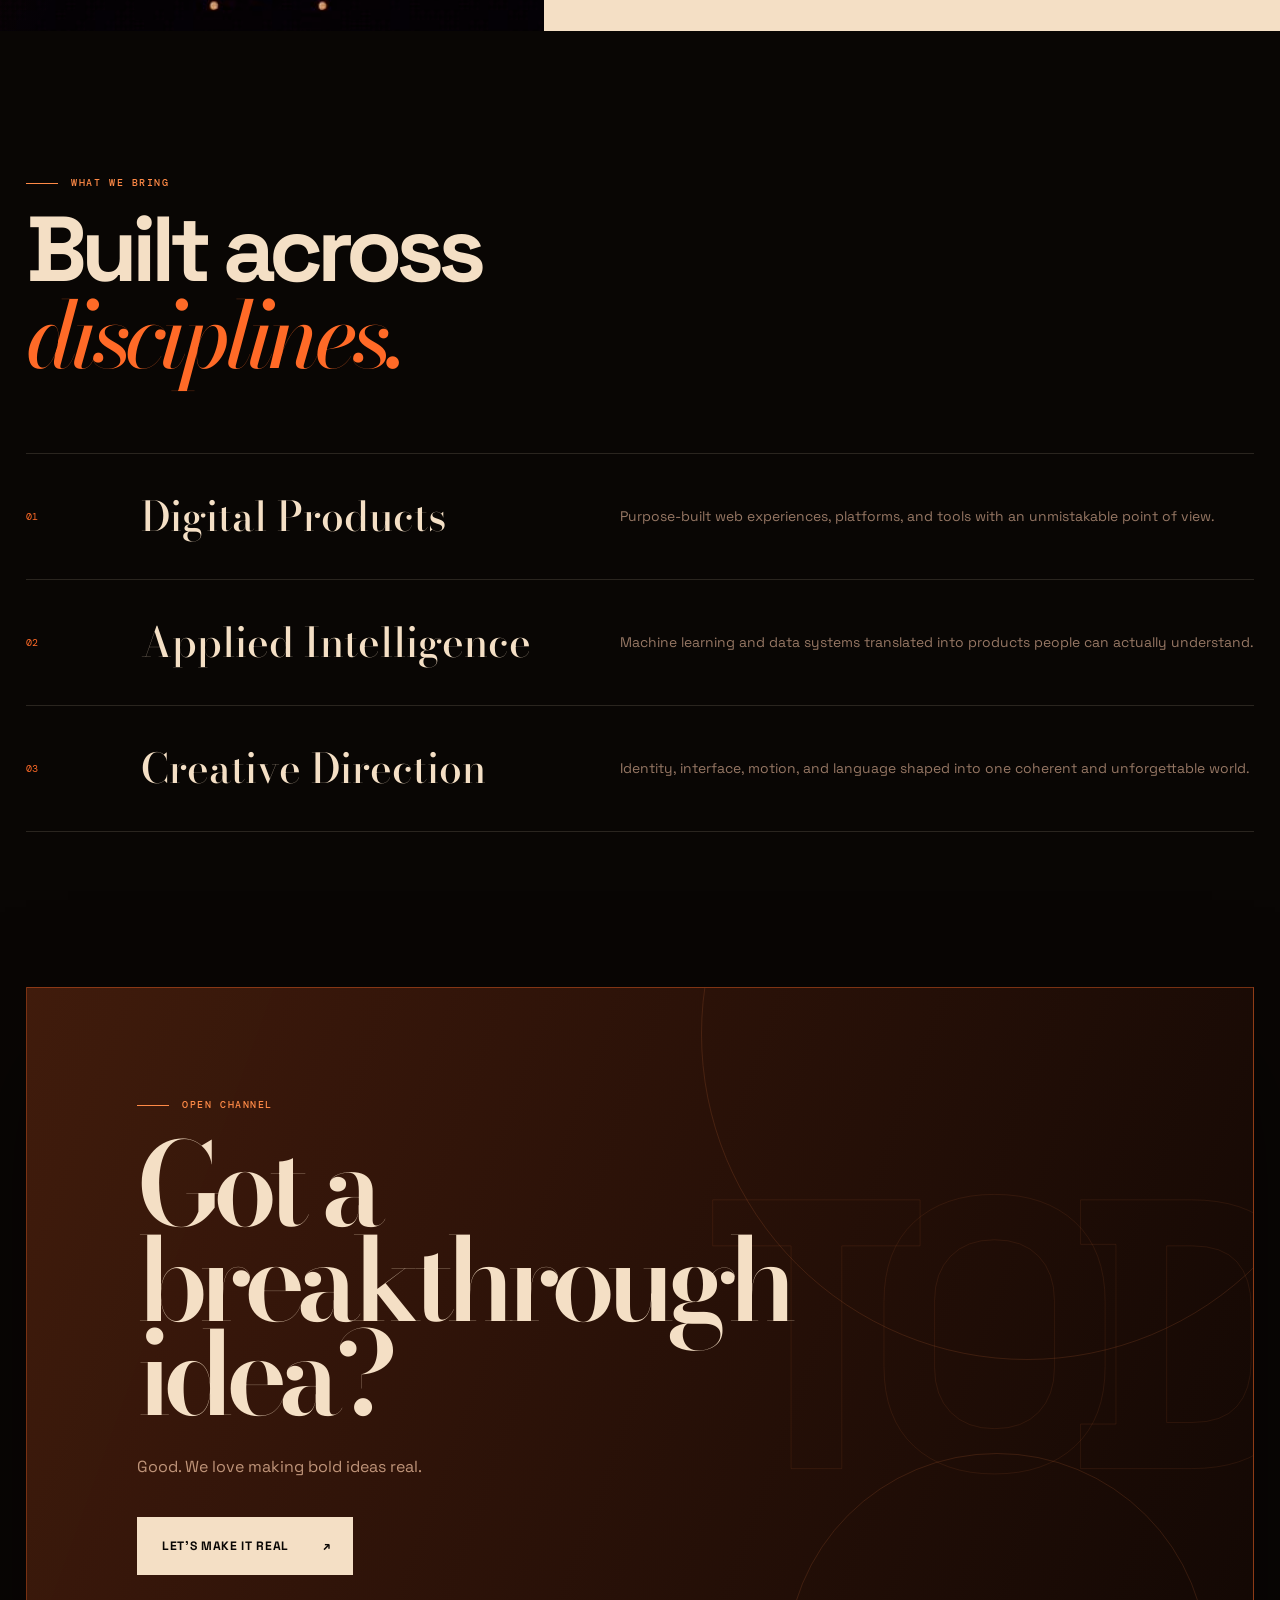
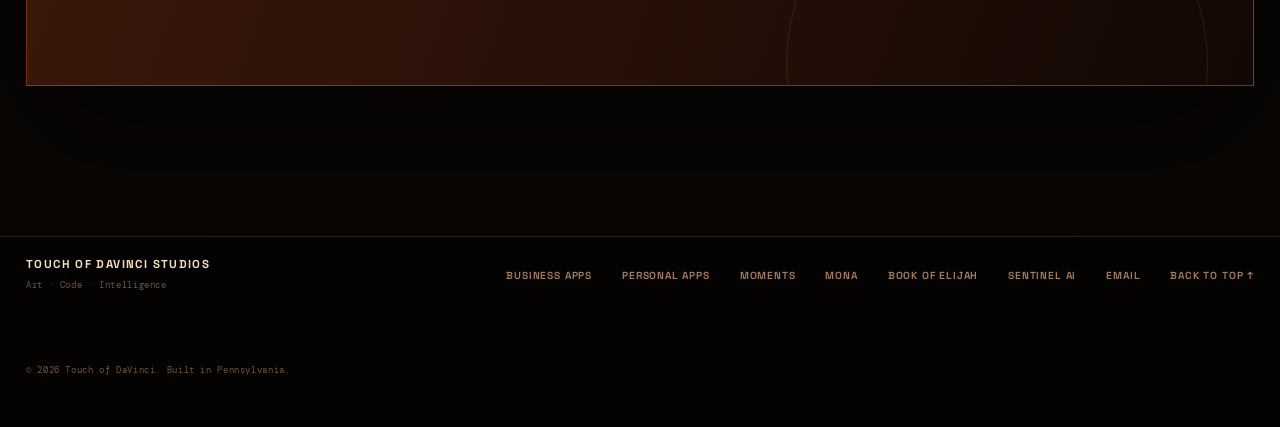
==== commit 5f5c02b9: "feat: add latest studio projects" ====
--- a/public/index.html
+++ b/public/index.html
@@ -88,21 +88,21 @@
           <h2>Built for systems.<br><em>Built for people.</em></h2>
         </div>
         <p class="section-intro">
-          Explore ten applications across two balanced collections: tools for
+          Explore twelve applications across two balanced collections: tools for
           business and industry, and experiences made for personal life.
         </p>
       </header>
 
       <div class="gateway-grid reveal">
         <a class="gateway-card gateway-business" href="business.html">
-          <span class="gateway-index">05</span>
+          <span class="gateway-index">06</span>
           <span>COLLECTION / BUSINESS &amp; INDUSTRY</span>
           <h3>Systems that move serious work.</h3>
           <p>Intelligence, operations, research, sensing, and decision infrastructure.</p>
           <b>ENTER BUSINESS APPLICATIONS &#8599;</b>
         </a>
         <a class="gateway-card gateway-personal" href="personal.html">
-          <span class="gateway-index">05</span>
+          <span class="gateway-index">06</span>
           <span>COLLECTION / PERSONAL</span>
           <h3>Experiences that move people.</h3>
           <p>Connection, reflection, media, meaning, and playful human technology.</p>
@@ -190,7 +190,7 @@
         <a href="projects/moments.html">Moments</a>
         <a href="https://mona-frontend-2vie.onrender.com/" target="_blank" rel="noopener">MONA</a>
         <a href="https://book-of-elijah.onrender.com/" target="_blank" rel="noopener">Book of Elijah</a>
-        <a href="https://sentinel-ai.onrender.com/" target="_blank" rel="noopener">Sentinel AI</a>
+        <a href="https://sentinel-ai-dwjz.onrender.com/" target="_blank" rel="noopener">Sentinel AI</a>
         <a href="mailto:matthewelijahlogan@gmail.com">Email</a>
         <a href="#top">Back to top ↑</a>
       </div>
--- a/public/styles.css
+++ b/public/styles.css
@@ -1888,23 +1888,19 @@
   50% { transform: translateY(190px) rotate(-19deg); opacity: 0.45; }
 }
 
-/* Personal collection visuals */
-.grade-screen,
-.cupid-screen {
+/* I Call Bullsh!t */
+.bullshit-screen {
   position: relative;
   width: 100%;
   height: 100%;
   min-height: 390px;
   overflow: hidden;
-}
-
-.grade-screen {
   background:
     radial-gradient(circle at 68% 42%, rgba(215, 170, 65, 0.2), transparent 25%),
     linear-gradient(135deg, #050505, #17130a 58%, #020202);
 }
 
-.grade-lines {
+.bullshit-lines {
   position: absolute;
   inset: 0;
   opacity: 0.22;
@@ -1916,13 +1912,13 @@
   transform-origin: bottom;
 }
 
-.grade-mark {
+.bullshit-mark {
   position: absolute;
   top: 50%;
   left: 67%;
+  display: grid;
   width: 220px;
   height: 220px;
-  display: grid;
   place-items: center;
   border: 1px solid rgba(218, 172, 64, 0.52);
   border-radius: 50%;
@@ -1930,22 +1926,23 @@
   transform: translate(-50%, -50%);
 }
 
-.grade-mark::before {
-  content: "";
+.bullshit-mark::before {
   position: absolute;
   inset: 18px;
   border: 1px dashed rgba(255, 226, 154, 0.25);
   border-radius: 50%;
+  content: "";
   animation: haloSpin 18s linear infinite;
 }
 
-.grade-mark span {
+.bullshit-mark span {
   color: #e4bd5d;
-  font: 600 8rem/1 var(--serif);
+  font: 600 4.6rem/1 var(--sans);
+  letter-spacing: -0.08em;
   text-shadow: 0 0 28px rgba(223, 177, 67, 0.28);
 }
 
-.grade-mark i {
+.bullshit-mark i {
   position: absolute;
   bottom: 32px;
   color: #a98338;
@@ -1953,114 +1950,26 @@
   letter-spacing: 0.15em;
 }
 
-.grade-copy,
-.cupid-copy {
-  position: absolute;
+.bullshit-copy {
+  position: absolute;
+  z-index: 2;
   top: 30px;
   left: 30px;
-  z-index: 2;
-}
-
-.grade-copy span,
-.cupid-copy span {
+}
+
+.bullshit-copy span {
   display: block;
   color: #9e7d35;
   font: 500 0.5rem/1 var(--mono);
   letter-spacing: 0.14em;
 }
 
-.grade-copy strong,
-.cupid-copy strong {
+.bullshit-copy strong {
   display: block;
   margin-top: 18px;
   color: #f4dfaa;
   font: 600 clamp(2.4rem, 5vw, 4.8rem)/0.85 var(--sans);
   letter-spacing: -0.065em;
-}
-
-.cupid-screen {
-  background:
-    radial-gradient(circle at 62% 48%, rgba(255, 71, 106, 0.28), transparent 26%),
-    linear-gradient(140deg, #19070c, #3a0c19 55%, #0d0508);
-}
-
-.cupid-screen::before {
-  content: "";
-  position: absolute;
-  inset: 0;
-  opacity: 0.1;
-  background-image:
-    linear-gradient(rgba(255, 255, 255, 0.12) 1px, transparent 1px),
-    linear-gradient(90deg, rgba(255, 255, 255, 0.12) 1px, transparent 1px);
-  background-size: 32px 32px;
-}
-
-.cupid-heart {
-  position: absolute;
-  top: 49%;
-  left: 69%;
-  width: 130px;
-  height: 118px;
-  transform: translate(-50%, -50%) rotate(-45deg);
-}
-
-.cupid-heart::before,
-.cupid-heart::after,
-.cupid-heart span {
-  content: "";
-  position: absolute;
-  background: #ff315d;
-  box-shadow: 0 0 35px rgba(255, 49, 93, 0.55);
-}
-
-.cupid-heart span {
-  inset: 30px 0 0;
-}
-
-.cupid-heart::before,
-.cupid-heart::after {
-  width: 100px;
-  height: 100px;
-  border-radius: 50%;
-}
-
-.cupid-heart::before {
-  top: -20px;
-  left: 0;
-}
-
-.cupid-heart::after {
-  top: 30px;
-  right: -50px;
-}
-
-.cupid-arrow {
-  position: absolute;
-  top: 52%;
-  left: 42%;
-  z-index: 3;
-  width: 54%;
-  height: 2px;
-  background: linear-gradient(90deg, transparent, #fff0e8, #ff315d);
-  box-shadow: 0 0 14px #ff315d;
-  transform: rotate(-18deg);
-}
-
-.cupid-copy span {
-  color: #d9859a;
-}
-
-.cupid-copy strong {
-  color: #fff0e8;
-}
-
-.cupid-score {
-  position: absolute;
-  right: 25px;
-  bottom: 22px;
-  color: #ff7293;
-  font: 500 0.52rem/1 var(--mono);
-  letter-spacing: 0.14em;
 }
 
 /* Application collection gateways and pages */
